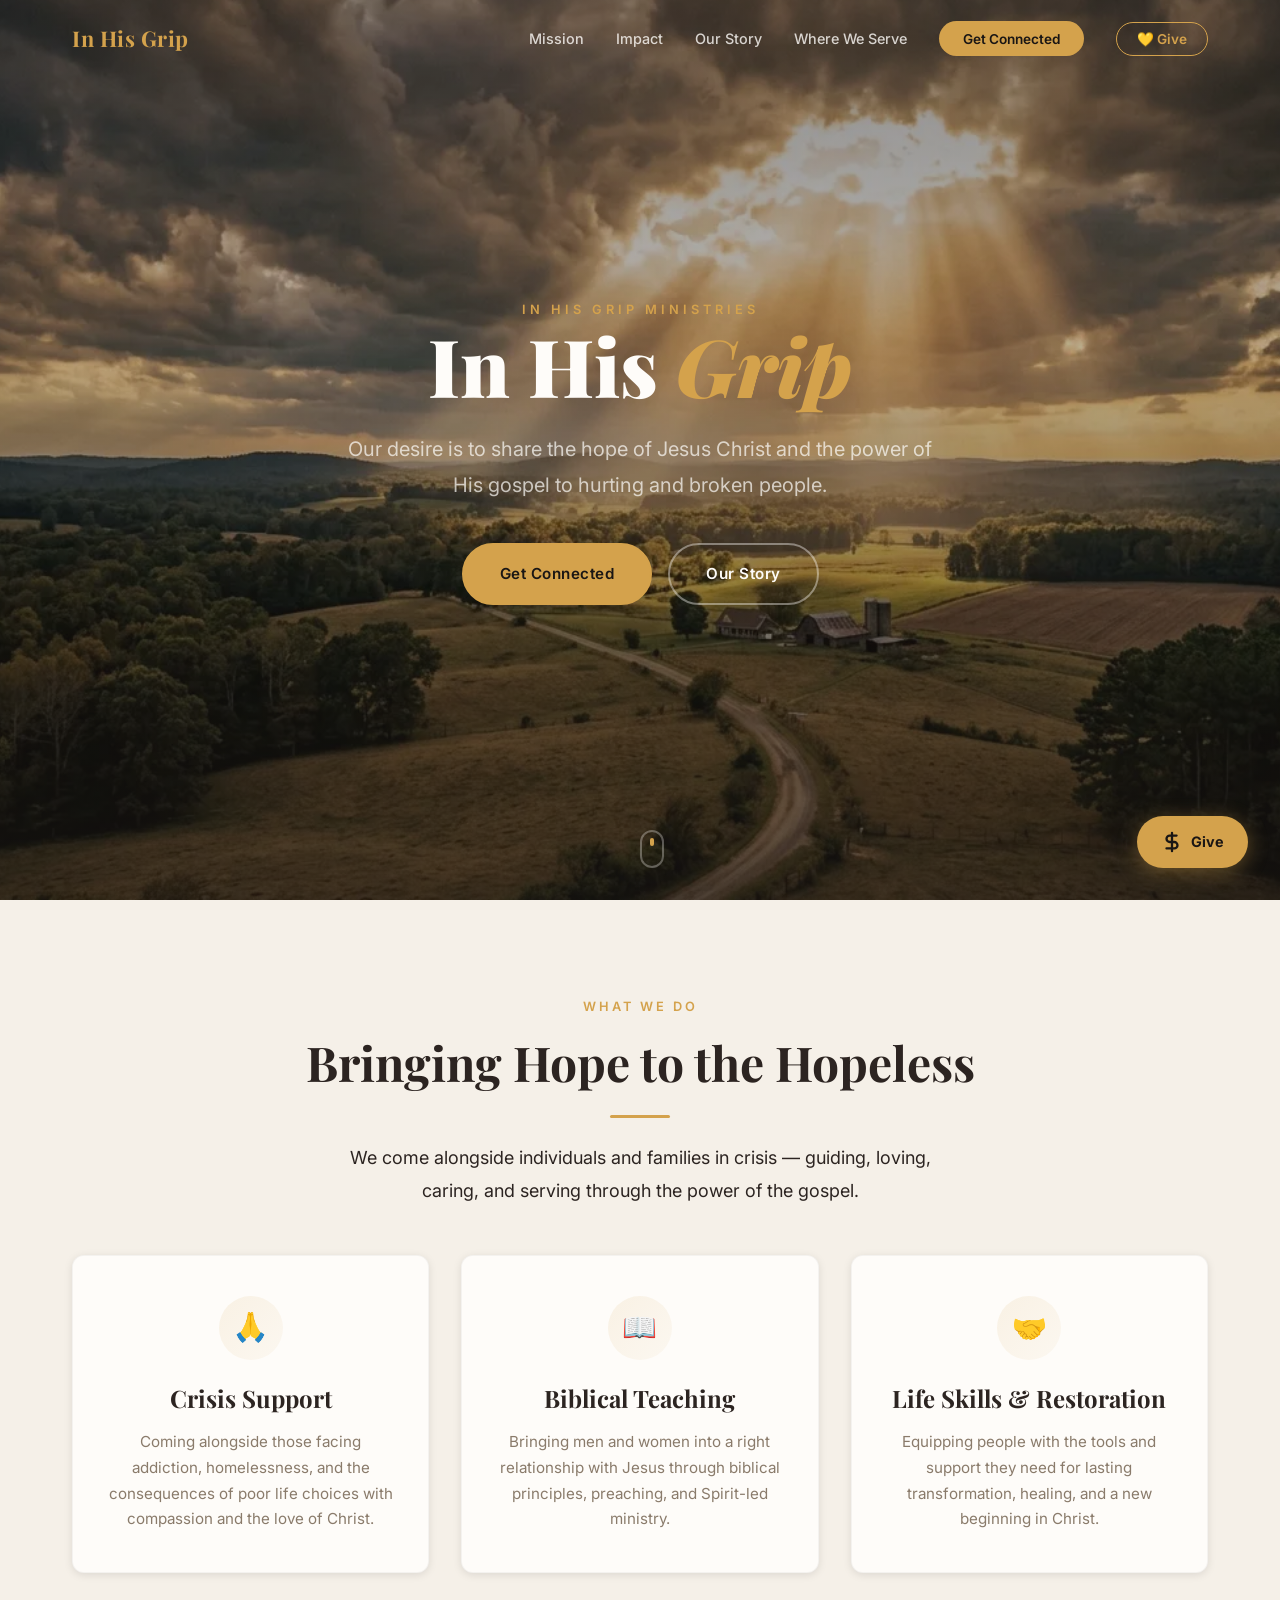
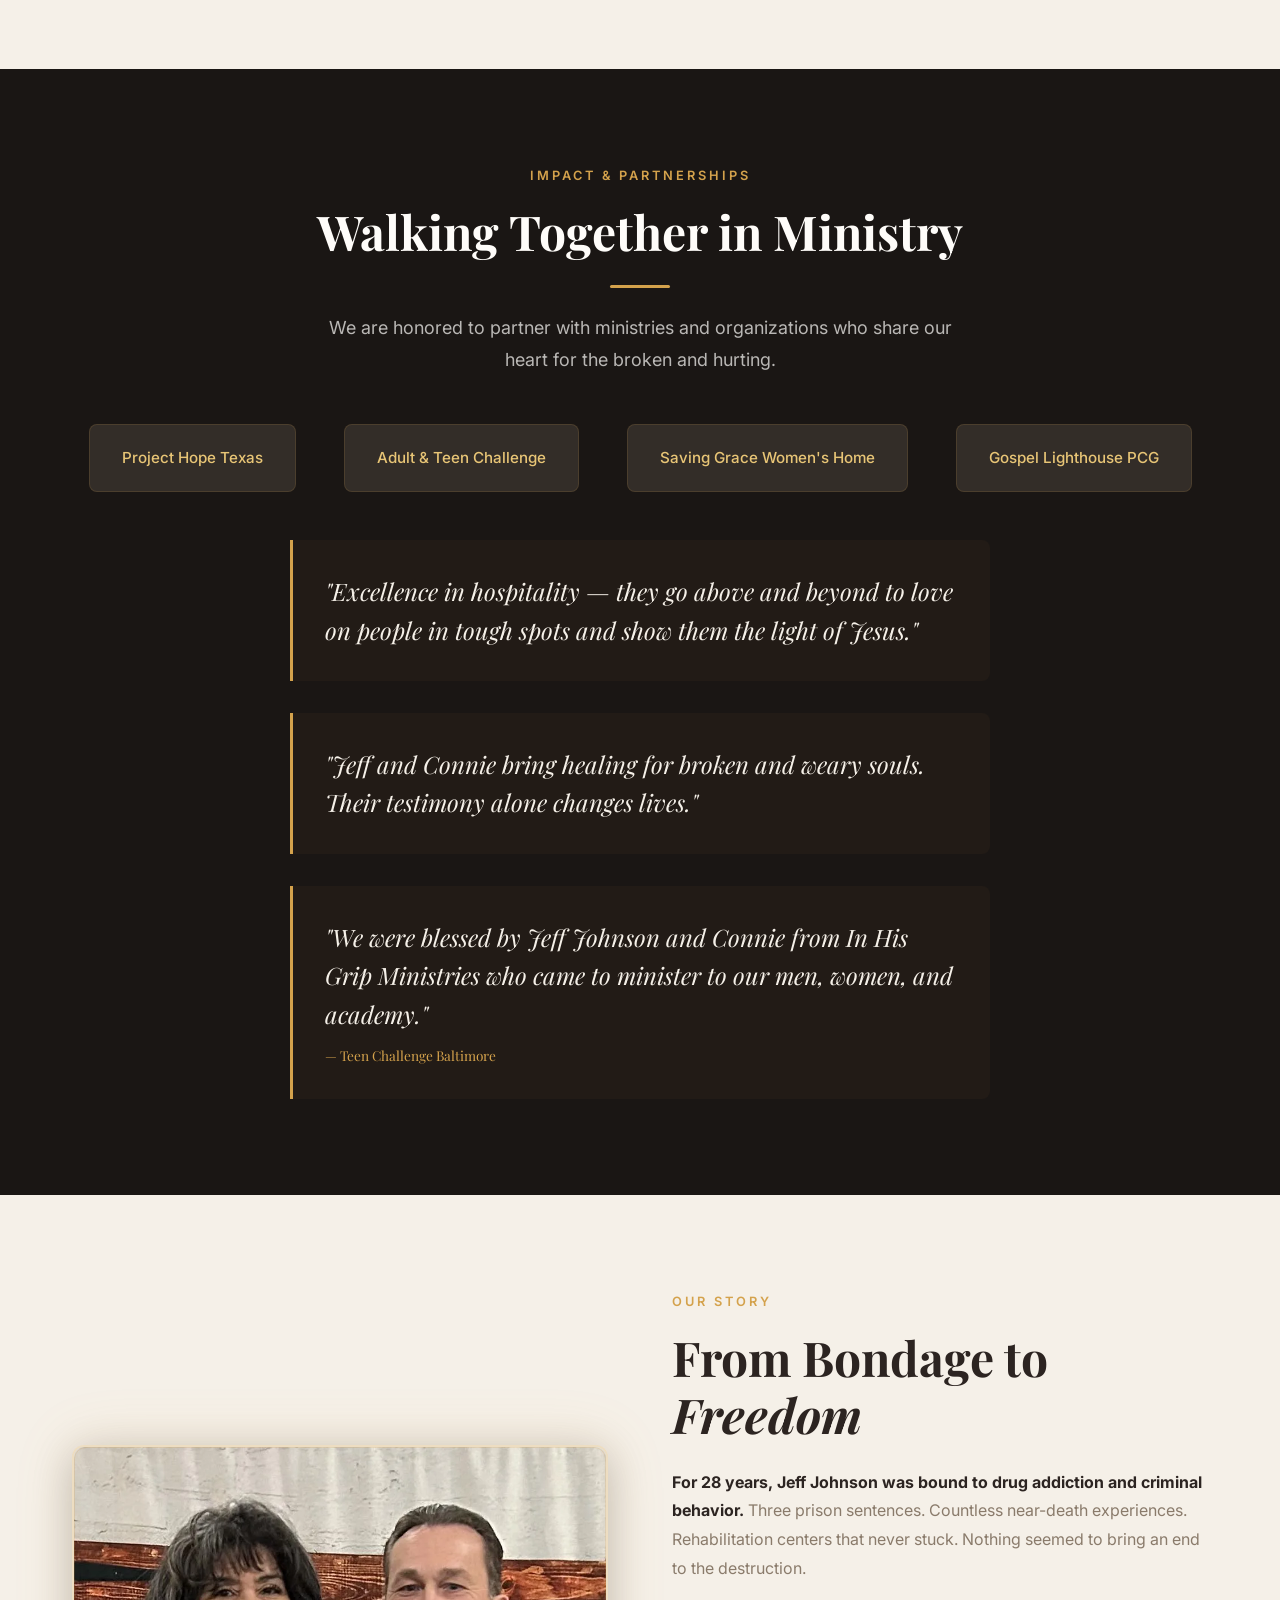
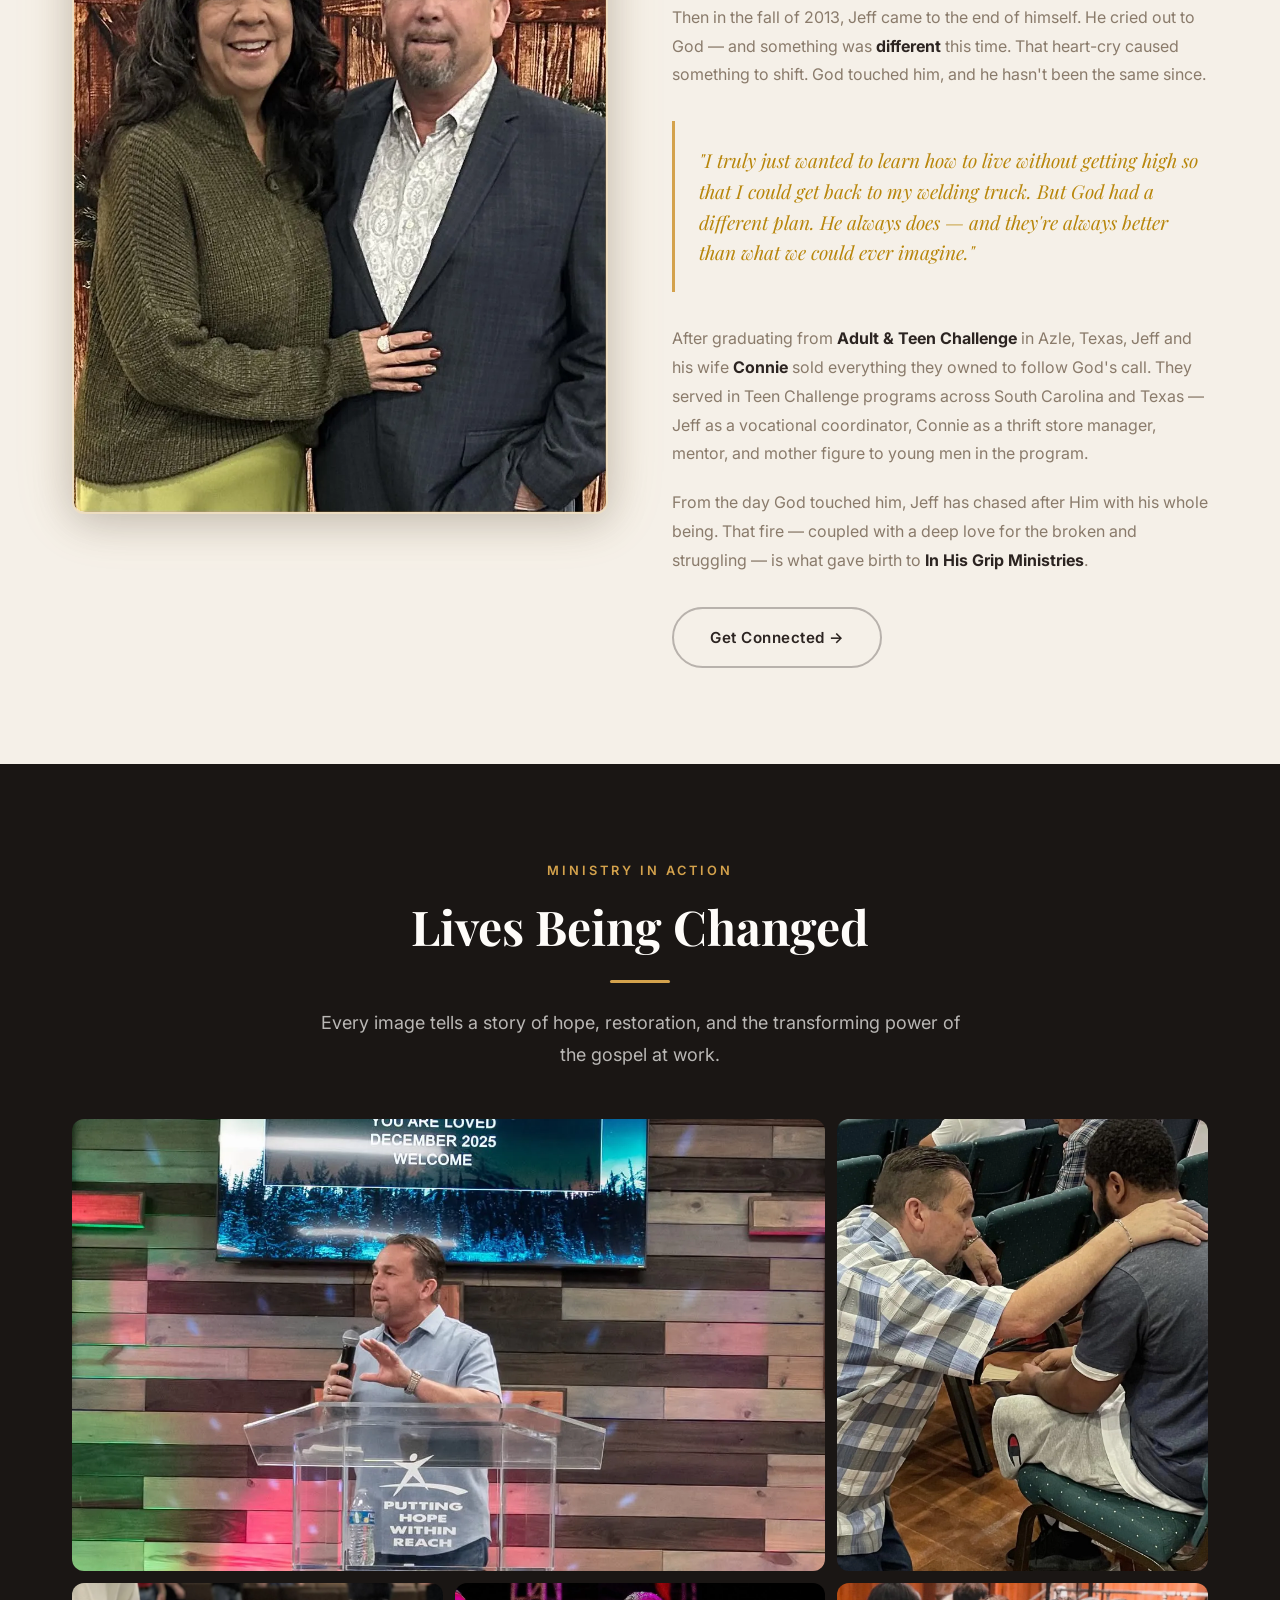
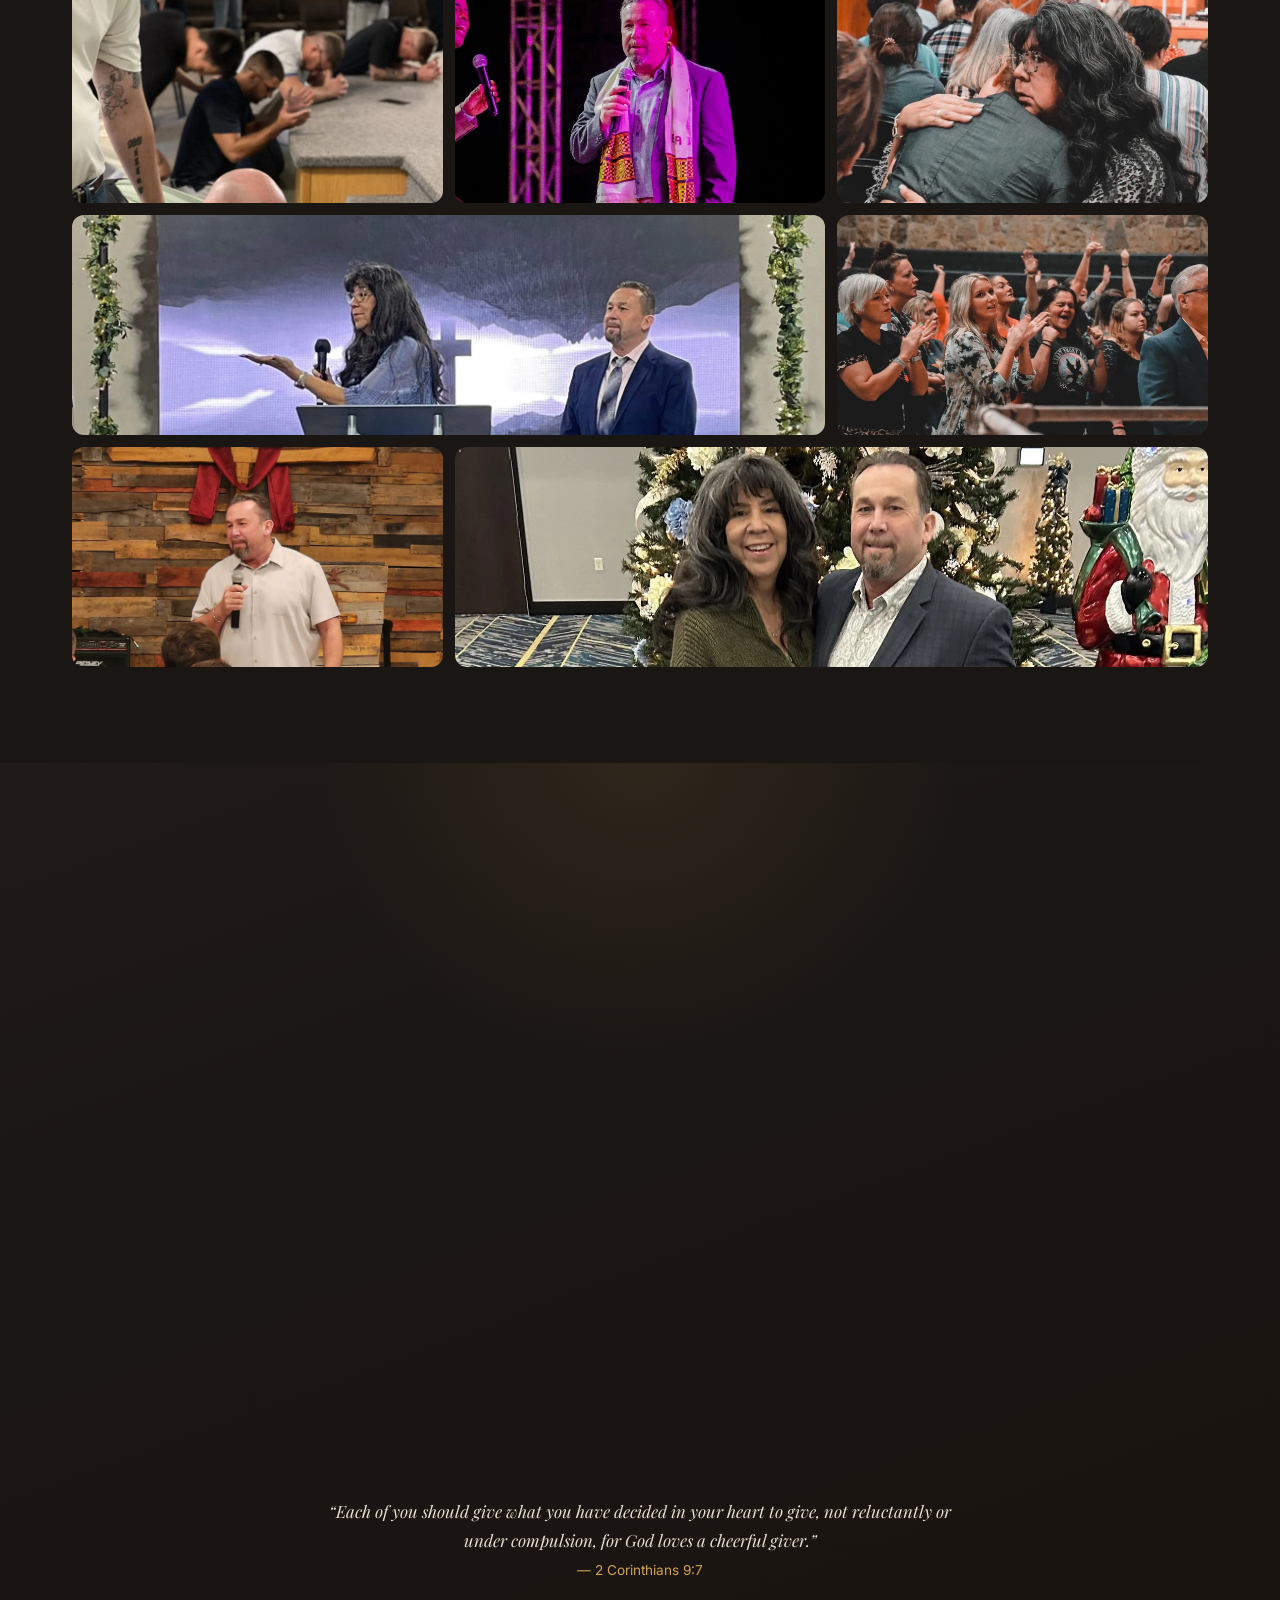
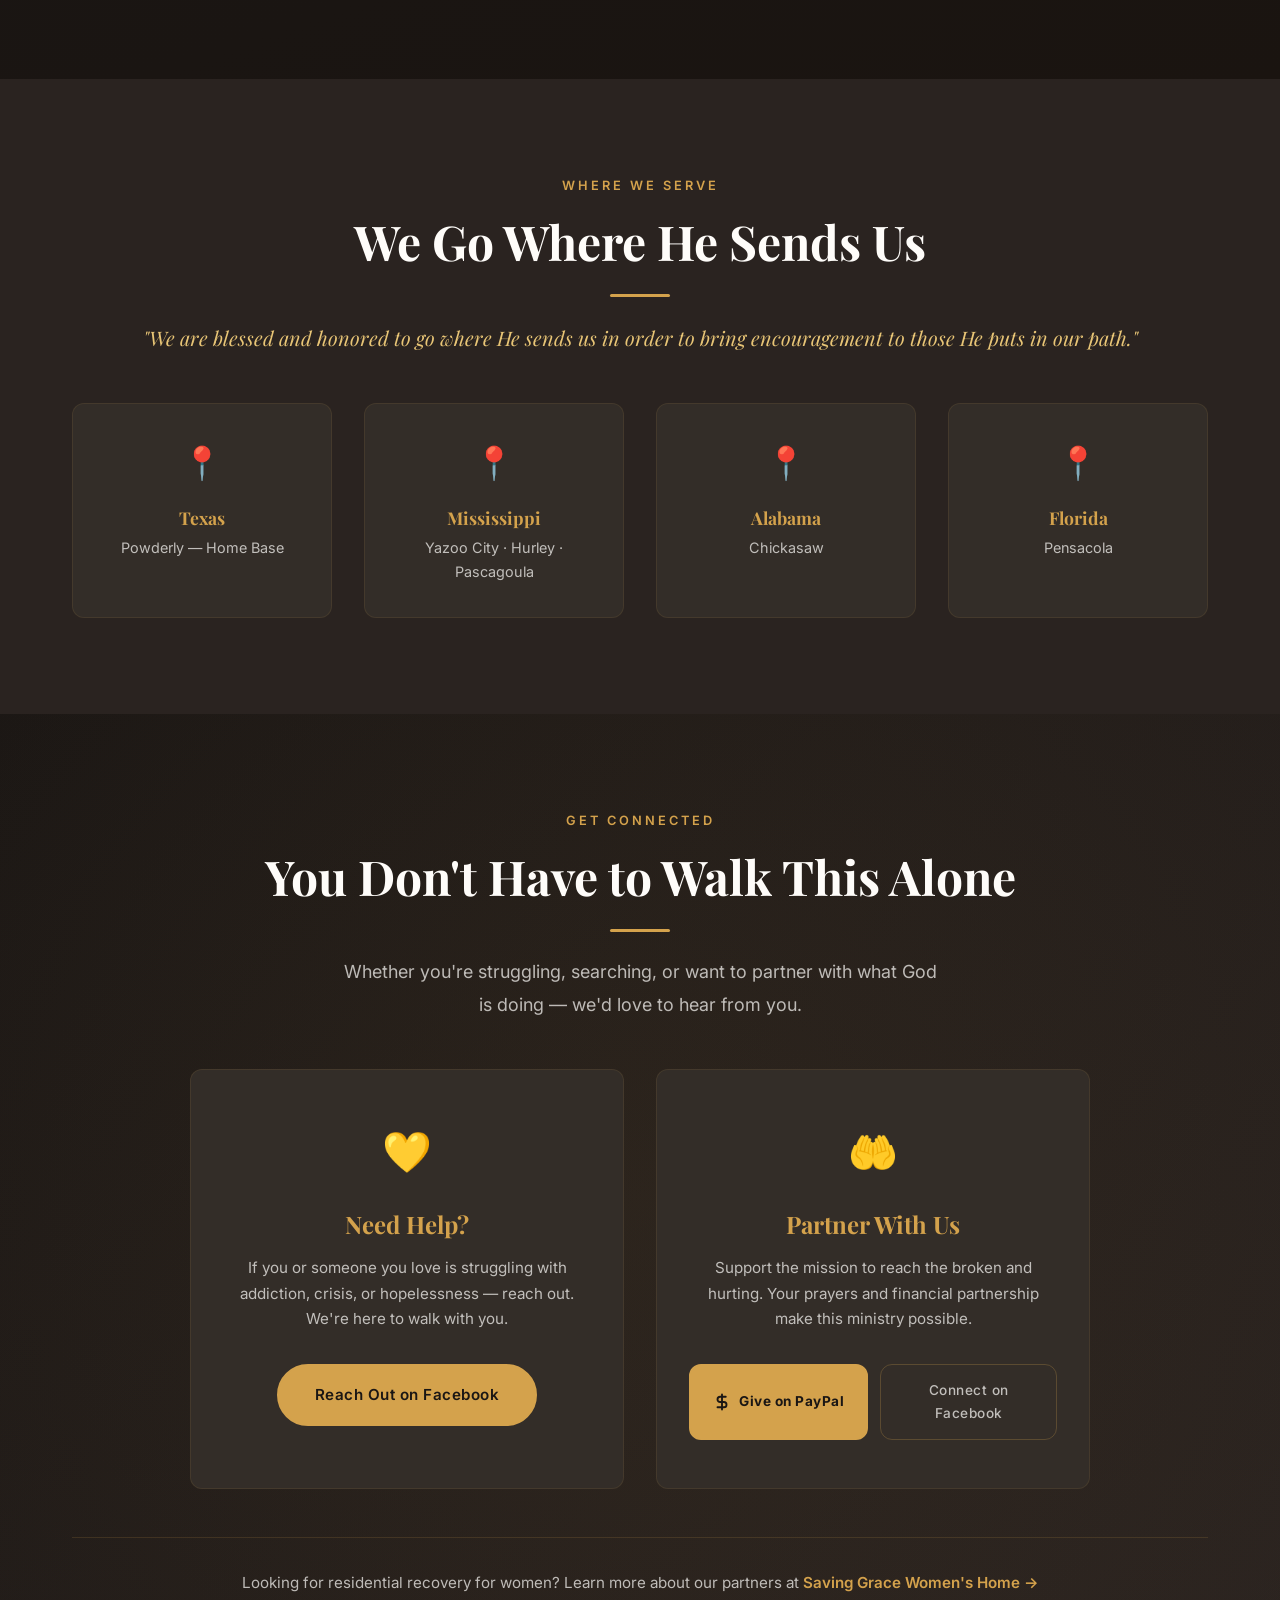
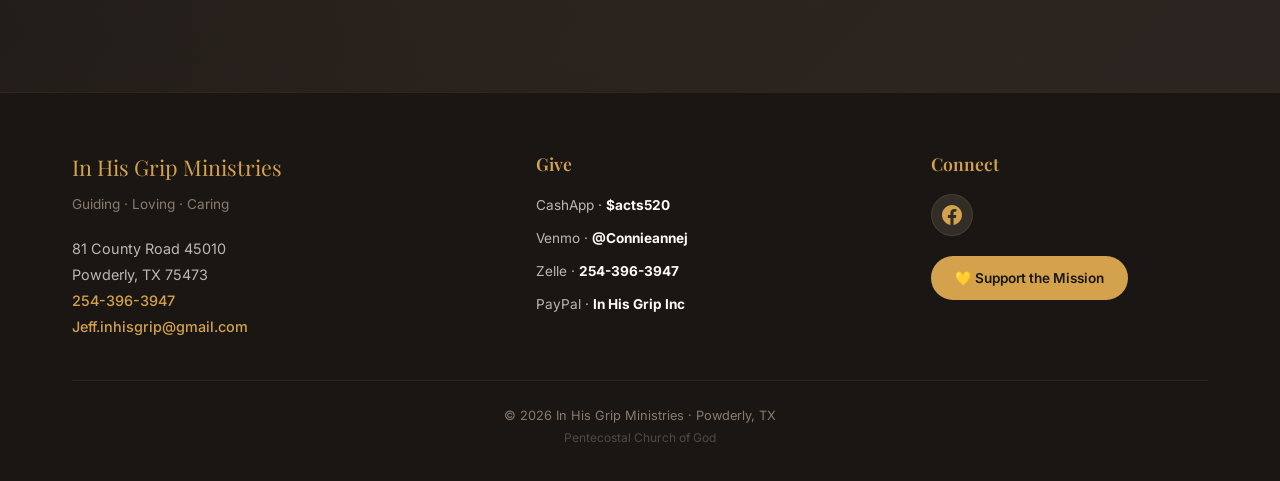
==== index.html @ cac7db54 "Update Gospel Lighthouse PCG link to exact numeric Page path with trailing slash" ====
<!DOCTYPE html>
<html lang="en">
<head>
  <meta charset="UTF-8">
  <meta name="viewport" content="width=device-width, initial-scale=1.0">
  <title>In His Grip Ministries — Sharing Hope to the Hurting &amp; Broken</title>
  <meta name="description" content="In His Grip Ministries shares the hope of Jesus Christ and the power of His gospel to hurting and broken people. Founded by Jeff &amp; Connie Johnson.">
  <meta property="og:title" content="In His Grip Ministries">
  <meta property="og:description" content="Our desire is to share the hope of Jesus Christ and the power of His gospel to hurting and broken people.">
  <meta property="og:type" content="website">
  <meta property="og:locale" content="en_US">
  <meta property="og:image" content="images/607191935_1809585089791912_7794484343929429084_n_result.webp">
  <meta property="og:image:width" content="1200">
  <meta property="og:image:height" content="630">
  <meta name="twitter:card" content="summary_large_image">
  <link rel="preload" href="images/hero-bg.webp" as="image" fetchpriority="high">
  <link rel="icon" href="images/favicon.png" type="image/png">
  <link rel="stylesheet" href="styles.css">
</head>
<body>
  <a href="#main-content" class="skip-link">Skip to main content</a>

  <!-- ======== NAVIGATION ======== -->
  <nav class="nav" id="nav">
    <div class="nav__inner">
      <a href="#" class="nav__brand">In His Grip</a>
      <ul class="nav__links" id="navLinks">
        <li><a href="#mission">Mission</a></li>
        <li><a href="#impact">Impact</a></li>
        <li><a href="#story">Our Story</a></li>
        <li><a href="#reach">Where We Serve</a></li>
        <li><a href="#connect" class="nav__cta">Get Connected</a></li>
        <li><a href="#give" class="nav__give">💛 Give</a></li>
      </ul>
      <a href="#give" class="nav__give-mobile" id="navGiveMobile">💛 Give</a>
      <button class="nav__toggle" id="navToggle" aria-label="Toggle navigation">
        <span></span>
        <span></span>
        <span></span>
      </button>
    </div>
  </nav>

  <main id="main-content">

  <!-- ======== HERO ======== -->
  <section class="hero" id="hero">
    <div class="hero__bg">
      <img src="images/hero-bg.webp" alt="Golden sunlight breaking through clouds" loading="eager">
    </div>
    <div class="hero__content">
      <span class="hero__label">In His Grip Ministries</span>
      <h1 class="hero__title">In His <em>Grip</em></h1>
      <p class="hero__mission">Our desire is to share the hope of Jesus Christ and the power of His gospel to hurting and broken people.</p>
      <div class="hero__actions">
        <a href="#connect" class="btn btn--primary">Get Connected</a>
        <a href="#story" class="btn btn--outline">Our Story</a>
      </div>
    </div>
    <div class="hero__scroll">
      <span></span>
    </div>
  </section>

  <!-- ======== MISSION / WHAT WE DO ======== -->
  <section class="mission" id="mission">
    <div class="container">
      <span class="section-label reveal">What We Do</span>
      <h2 class="section-title reveal">Bringing Hope to the Hopeless</h2>
      <hr class="gold-divider reveal">
      <p class="section-subtitle reveal">We come alongside individuals and families in crisis — guiding, loving, caring, and serving through the power of the gospel.</p>

      <div class="mission__grid">
        <div class="mission__card reveal reveal-delay-1">
          <div class="mission__icon">🙏</div>
          <h3>Crisis Support</h3>
          <p>Coming alongside those facing addiction, homelessness, and the consequences of poor life choices with compassion and the love of Christ.</p>
        </div>
        <div class="mission__card reveal reveal-delay-2">
          <div class="mission__icon">📖</div>
          <h3>Biblical Teaching</h3>
          <p>Bringing men and women into a right relationship with Jesus through biblical principles, preaching, and Spirit-led ministry.</p>
        </div>
        <div class="mission__card reveal reveal-delay-3">
          <div class="mission__icon">🤝</div>
          <h3>Life Skills &amp; Restoration</h3>
          <p>Equipping people with the tools and support they need for lasting transformation, healing, and a new beginning in Christ.</p>
        </div>
      </div>
    </div>
  </section>

  <!-- ======== IMPACT & PARTNERSHIPS ======== -->
  <section class="impact" id="impact">
    <div class="container">
      <span class="section-label reveal">Impact &amp; Partnerships</span>
      <h2 class="section-title reveal">Walking Together in Ministry</h2>
      <hr class="gold-divider reveal">
      <p class="section-subtitle reveal" style="color: var(--text-light);">We are honored to partner with ministries and organizations who share our heart for the broken and hurting.</p>

      <div class="impact__partners reveal">
        <a href="https://projecthoperc.com/" target="_blank" rel="noopener" class="impact__partner">Project Hope Texas</a>
        <a href="https://teenchallenge.cc/" target="_blank" rel="noopener" class="impact__partner">Adult &amp; Teen Challenge</a>
        <a href="https://savinggracewh.com/" target="_blank" rel="noopener" class="impact__partner">Saving Grace Women's Home</a>
        <a href="https://www.facebook.com/100064931671048/" target="_blank" rel="noopener" class="impact__partner">Gospel Lighthouse PCG</a>
      </div>

      <div class="impact__testimonials">
        <blockquote class="impact__quote reveal">
          "Excellence in hospitality — they go above and beyond to love on people in tough spots and show them the light of Jesus."
        </blockquote>
        <blockquote class="impact__quote reveal">
          "Jeff and Connie bring healing for broken and weary souls. Their testimony alone changes lives."
        </blockquote>
        <blockquote class="impact__quote reveal">
          "We were blessed by Jeff Johnson and Connie from In His Grip Ministries who came to minister to our men, women, and academy."
          <cite style="display:block; margin-top:0.75rem; font-size:0.85rem; color:var(--gold); font-style:normal;">— Teen Challenge Baltimore</cite>
        </blockquote>
      </div>
    </div>
  </section>

  <!-- ======== FOUNDER'S STORY ======== -->
  <section class="story" id="story">
    <div class="container">
      <div class="story__grid">
        <div class="story__image reveal">
          <img src="images/607191935_1809585089791912_7794484343929429084_n_result.webp" alt="Jeff and Connie Johnson — Founders of In His Grip Ministries" width="600" height="750" loading="lazy">
        </div>
        <div class="story__text">
          <span class="section-label reveal">Our Story</span>
          <h2 class="reveal">From Bondage to <em>Freedom</em></h2>

          <p class="reveal"><strong>For 28 years, Jeff Johnson was bound to drug addiction and criminal behavior.</strong> Three prison sentences. Countless near-death experiences. Rehabilitation centers that never stuck. Nothing seemed to bring an end to the destruction.</p>

          <p class="reveal">Then in the fall of 2013, Jeff came to the end of himself. He cried out to God — and something was <strong>different</strong> this time. That heart-cry caused something to shift. God touched him, and he hasn't been the same since.</p>

          <div class="story__pullquote reveal">
            "I truly just wanted to learn how to live without getting high so that I could get back to my welding truck. But God had a different plan. He always does — and they're always better than what we could ever imagine."
          </div>

          <p class="reveal">After graduating from <strong>Adult &amp; Teen Challenge</strong> in Azle, Texas, Jeff and his wife <strong>Connie</strong> sold everything they owned to follow God's call. They served in Teen Challenge programs across South Carolina and Texas — Jeff as a vocational coordinator, Connie as a thrift store manager, mentor, and mother figure to young men in the program.</p>

          <p class="reveal">From the day God touched him, Jeff has chased after Him with his whole being. That fire — coupled with a deep love for the broken and struggling — is what gave birth to <strong>In His Grip Ministries</strong>.</p>

          <div class="reveal" style="margin-top: 2rem;">
            <a href="#connect" class="btn btn--outline-dark">Get Connected →</a>
          </div>
        </div>
      </div>
    </div>
  </section>

  <!-- ======== GALLERY ======== -->
  <section class="gallery" id="gallery">
    <div class="container">
      <span class="section-label reveal">Ministry in Action</span>
      <h2 class="section-title reveal">Lives Being Changed</h2>
      <hr class="gold-divider reveal">
      <p class="section-subtitle reveal" style="margin-bottom: 3rem;">Every image tells a story of hope, restoration, and the transforming power of the gospel at work.</p>

      <div class="bento">
        <!-- Row 1: Hero wide + tall side -->
        <div class="bento__item bento__item--hero reveal reveal-delay-1" data-lightbox>
          <img src="images/602942507_1806777693405985_2898252246906722492_n_result.webp" alt="Jeff preaching at the pulpit — Putting Hope Within Reach" width="800" height="440" loading="lazy">
          <div class="bento__overlay">
            <span class="bento__caption">Putting Hope Within Reach</span>
          </div>
        </div>
        <div class="bento__item bento__item--tall reveal reveal-delay-2" data-lightbox>
          <img src="images/480246329_1569726733777750_245847278553813992_n_result.webp" alt="Jeff praying one-on-one with a young man at the altar" width="400" height="440" loading="lazy">
          <div class="bento__overlay">
            <span class="bento__caption">One-on-One Prayer</span>
          </div>
        </div>

        <!-- Row 2: Three standard -->
        <div class="bento__item reveal reveal-delay-1" data-lightbox>
          <img src="images/480344338_1572013553549068_9033311496597682150_n_result.webp" alt="Men kneeling in prayer at the altar during a service" width="400" height="220" loading="lazy">
          <div class="bento__overlay">
            <span class="bento__caption">Altar Call</span>
          </div>
        </div>
        <div class="bento__item reveal reveal-delay-2" data-lightbox>
          <img src="images/648151203_1865485654201855_1828236879309253674_n_result.webp" alt="Jeff preaching in front of a rustic wooden cross" width="400" height="220" loading="lazy">
          <div class="bento__overlay">
            <span class="bento__caption">The Cross</span>
          </div>
        </div>
        <div class="bento__item reveal reveal-delay-3" data-lightbox>
          <img src="images/481135364_1577033529713737_1983007519497295979_n_result.webp" alt="Connie embracing a woman during ministry" width="400" height="220" loading="lazy">
          <div class="bento__overlay">
            <span class="bento__caption">Compassion in Action</span>
          </div>
        </div>

        <!-- Row 3: Wide left + standard right -->
        <div class="bento__item bento__item--wide reveal reveal-delay-1" data-lightbox>
          <img src="images/481271149_1581936192556804_1749061992650012389_n_result.webp" alt="Ministry event with the community gathered together" style="object-position: center 33%;" width="800" height="220" loading="lazy">
          <div class="bento__overlay">
            <span class="bento__caption">Community Gathering</span>
          </div>
        </div>
        <div class="bento__item reveal reveal-delay-2" data-lightbox>
          <img src="images/480749189_1571995616884195_8182416604278696063_n_result.webp" alt="Women worshipping and praising together during a service" width="400" height="220" loading="lazy">
          <div class="bento__overlay">
            <span class="bento__caption">Worship & Praise</span>
          </div>
        </div>

        <!-- Row 4: Standard + wide right -->
        <div class="bento__item reveal reveal-delay-1" data-lightbox>
          <img src="images/653705205_1871487470268340_4848496171287542552_n_result.webp" alt="Ministry outreach and service" width="400" height="220" loading="lazy">
          <div class="bento__overlay">
            <span class="bento__caption">Going Where He Sends</span>
          </div>
        </div>
        <div class="bento__item bento__item--wide reveal reveal-delay-2" data-lightbox>
          <img src="images/605306770_1807929129957508_6468120324805409519_n_result.webp" alt="Jeff and Connie sharing the gospel in ministry" style="object-position: center 33%;" width="800" height="220" loading="lazy">
          <div class="bento__overlay">
            <span class="bento__caption">Sharing the Gospel</span>
          </div>
        </div>
      </div>
    </div>

    <!-- Lightbox -->
    <div class="lightbox" id="galleryLightbox" role="dialog" aria-modal="true" aria-label="Image viewer">
      <button class="lightbox__close" aria-label="Close image viewer">&times;</button>
      <button class="lightbox__prev" aria-label="Previous image">&#8249;</button>
      <button class="lightbox__next" aria-label="Next image">&#8250;</button>
      <div class="lightbox__content">
        <img src="" alt="" class="lightbox__img" id="lightboxImg">
        <p class="lightbox__caption" id="lightboxCaption"></p>
      </div>
    </div>
  </section>

  <!-- ======== DONATION HUB ======== -->
  <section class="giving" id="give">
    <div class="giving__glow"></div>
    <div class="container">
      <span class="section-label reveal">Support the Mission</span>
      <h2 class="section-title reveal" style="color: var(--white);">Ways to Give</h2>
      <hr class="gold-divider reveal">
      <p class="giving__subtitle reveal">Every dollar goes directly toward crisis support, ministry travel, and equipping men and women for lasting transformation. Your generosity makes this work possible.</p>

      <div class="giving__grid">
        <!-- CashApp -->
        <a href="https://cash.app/$acts520" target="_blank" rel="noopener" class="giving__card giving__card--cashapp reveal reveal-delay-1">
          <div class="giving__card-icon">
            <svg width="32" height="32" viewBox="0 0 24 24" fill="none" stroke="currentColor" stroke-width="2.5" stroke-linecap="round" stroke-linejoin="round"><path d="M12 2v20M17 5H9.5a3.5 3.5 0 000 7h5a3.5 3.5 0 010 7H6"/></svg>
          </div>
          <div class="giving__card-badge">CashApp</div>
          <h3>$acts520</h3>
          <p>Jeff Johnson</p>
          <span class="giving__card-action">Tap to Give →</span>
        </a>

        <!-- Venmo -->
        <a href="https://venmo.com/Connieannej" target="_blank" rel="noopener" class="giving__card giving__card--venmo reveal reveal-delay-2">
          <div class="giving__card-icon">
            <svg width="32" height="32" viewBox="0 0 24 24" fill="currentColor"><path d="M19.5 2c.94 1.56 1.36 3.16 1.36 5.2 0 6.48-5.53 14.89-10.02 20.8H3.62L0 3.8l6.66-.6 2.15 17.2C11.5 15.72 14.17 9.48 14.17 5.8c0-1.96-.34-3.3-.84-4.38L19.5 2z"/></svg>
          </div>
          <div class="giving__card-badge">Venmo</div>
          <h3>@Connieannej</h3>
          <p>Connie Johnson</p>
          <span class="giving__card-action">Tap to Give →</span>
        </a>

        <!-- Zelle -->
        <div class="giving__card giving__card--zelle reveal reveal-delay-3" id="zelleCard" data-copy="254-396-3947" style="cursor: pointer;">
          <div class="giving__card-icon">
            <svg width="32" height="32" viewBox="0 0 24 24" fill="currentColor"><path d="M13 3h7v2.5l-8.36 13H20V21H7v-2.5l8.36-13H7V3h6z"/></svg>
          </div>
          <div class="giving__card-badge">Zelle</div>
          <h3>IN HIS GRIP INC</h3>
          <p>254-396-3947</p>
          <span class="giving__card-action giving__card-action--info" id="zelleAction">Tap to Copy Number →</span>
        </div>

        <!-- PayPal -->
        <a href="https://www.paypal.com/donate?hosted_button_id=K9ACYN6BZS7QW" target="_blank" rel="noopener" class="giving__card giving__card--paypal reveal reveal-delay-1">
          <div class="giving__card-icon">
            <svg width="32" height="32" viewBox="0 0 24 24" fill="currentColor"><path d="M7.144 19.532l.444-2.809c-.04 0-.09.008-.14.008H5.21L7.58 2.636a.254.254 0 01.25-.213h5.612c1.864 0 3.15.39 3.82 1.158.314.36.514.738.61 1.154.1.437.102.96.006 1.599l-.008.043v.379l.295.167a2.26 2.26 0 01.596.453c.258.29.425.66.497 1.099.074.452.05.98-.072 1.566-.14.672-.366 1.254-.672 1.73a3.45 3.45 0 01-1.057 1.07c-.417.275-.906.472-1.453.586a7.81 7.81 0 01-1.781.19h-.424a1.28 1.28 0 00-.845.316 1.287 1.287 0 00-.433.775l-.032.167-.536 3.394-.024.12a.151.151 0 01-.046.097.146.146 0 01-.094.034H7.144z"/></svg>
          </div>
          <div class="giving__card-badge">PayPal</div>
          <h3>In His Grip Inc</h3>
          <p>Jeff.inhisgrip@gmail.com</p>
          <span class="giving__card-action">Tap to Give →</span>
        </a>
      </div>

      <p class="giving__verse reveal">&ldquo;Each of you should give what you have decided in your heart to give, not reluctantly or under compulsion, for God loves a cheerful giver.&rdquo;<br><span>— 2 Corinthians 9:7</span></p>
    </div>
  </section>

  <!-- ======== COMMUNITY REACH ======== -->
  <section class="reach" id="reach">
    <div class="container">
      <span class="section-label reveal">Where We Serve</span>
      <h2 class="section-title reveal">We Go Where He Sends Us</h2>
      <hr class="gold-divider reveal">
      <p class="reach__tagline reveal">"We are blessed and honored to go where He sends us in order to bring encouragement to those He puts in our path."</p>

      <div class="reach__locations">
        <div class="reach__location reveal reveal-delay-1">
          <div class="reach__location-pin">📍</div>
          <h3>Texas</h3>
          <p>Powderly — Home Base</p>
        </div>
        <div class="reach__location reveal reveal-delay-2">
          <div class="reach__location-pin">📍</div>
          <h3>Mississippi</h3>
          <p>Yazoo City · Hurley · Pascagoula</p>
        </div>
        <div class="reach__location reveal reveal-delay-3">
          <div class="reach__location-pin">📍</div>
          <h3>Alabama</h3>
          <p>Chickasaw</p>
        </div>
        <div class="reach__location reveal reveal-delay-1">
          <div class="reach__location-pin">📍</div>
          <h3>Florida</h3>
          <p>Pensacola</p>
        </div>
      </div>
    </div>
  </section>

  <!-- ======== CALL TO ACTION ======== -->
  <section class="cta" id="connect">
    <div class="container cta__content">
      <span class="section-label reveal">Get Connected</span>
      <h2 class="section-title reveal">You Don't Have to Walk This Alone</h2>
      <hr class="gold-divider reveal">
      <p class="cta__subtitle reveal">Whether you're struggling, searching, or want to partner with what God is doing — we'd love to hear from you.</p>

      <div class="cta__grid">
        <div class="cta__card reveal reveal-delay-1">
          <div class="cta__card-icon">💛</div>
          <h3>Need Help?</h3>
          <p>If you or someone you love is struggling with addiction, crisis, or hopelessness — reach out. We're here to walk with you.</p>
          <a href="https://www.facebook.com/profile.php?id=100022213162475" target="_blank" rel="noopener" class="btn btn--primary">Reach Out on Facebook</a>
        </div>
        <div class="cta__card reveal reveal-delay-2">
          <div class="cta__card-icon">🤲</div>
          <h3>Partner With Us</h3>
          <p>Support the mission to reach the broken and hurting. Your prayers and financial partnership make this ministry possible.</p>
          <div class="cta__card-actions">
            <a href="https://www.paypal.com/donate?hosted_button_id=K9ACYN6BZS7QW" target="_blank" rel="noopener" class="btn btn--give">
              <svg width="18" height="18" viewBox="0 0 24 24" fill="none" stroke="currentColor" stroke-width="2.5" stroke-linecap="round" stroke-linejoin="round"><path d="M12 2v20M17 5H9.5a3.5 3.5 0 000 7h5a3.5 3.5 0 010 7H6"/></svg>
              Give on PayPal
            </a>
            <a href="https://www.facebook.com/profile.php?id=100022213162475" target="_blank" rel="noopener" class="btn btn--outline-subtle">Connect on Facebook</a>
          </div>
        </div>
      </div>

      <div class="cta__saving-grace reveal">
        <p>Looking for residential recovery for women? Learn more about our partners at <a href="https://www.facebook.com/profile.php?id=100022213162475" target="_blank" rel="noopener">Saving Grace Women's Home →</a></p>
      </div>
    </div>
  </section>

  </main>

  <!-- ======== FOOTER ======== -->
  <footer class="footer">
    <div class="container">
      <div class="footer__top">
        <div class="footer__info">
          <div class="footer__brand">In His Grip Ministries</div>
          <div class="footer__tagline">Guiding · Loving · Caring</div>
          <address class="footer__address">
            81 County Road 45010<br>
            Powderly, TX 75473<br>
            <a href="tel:2543963947">254-396-3947</a><br>
            <a href="mailto:Jeff.inhisgrip@gmail.com">Jeff.inhisgrip@gmail.com</a>
          </address>
        </div>
        <div class="footer__giving">
          <div class="footer__giving-title">Give</div>
          <div class="footer__giving-links">
            <a href="https://cash.app/$acts520" target="_blank" rel="noopener">CashApp · <strong>$acts520</strong></a>
            <a href="https://venmo.com/Connieannej" target="_blank" rel="noopener">Venmo · <strong>@Connieannej</strong></a>
            <span>Zelle · <strong>254-396-3947</strong></span>
            <a href="https://www.paypal.com/donate?hosted_button_id=K9ACYN6BZS7QW" target="_blank" rel="noopener">PayPal · <strong>In His Grip Inc</strong></a>
          </div>
        </div>
        <div class="footer__connect">
          <div class="footer__giving-title">Connect</div>
          <div class="footer__social">
            <a href="https://www.facebook.com/profile.php?id=100022213162475" target="_blank" rel="noopener" aria-label="Facebook">
              <svg width="20" height="20" viewBox="0 0 24 24" fill="currentColor"><path d="M24 12.073c0-6.627-5.373-12-12-12s-12 5.373-12 12c0 5.99 4.388 10.954 10.125 11.854v-8.385H7.078v-3.47h3.047V9.43c0-3.007 1.792-4.669 4.533-4.669 1.312 0 2.686.235 2.686.235v2.953H15.83c-1.491 0-1.956.925-1.956 1.874v2.25h3.328l-.532 3.47h-2.796v8.385C19.612 23.027 24 18.062 24 12.073z"/></svg>
            </a>
          </div>
          <a href="#give" class="footer__give-btn">💛 Support the Mission</a>
        </div>
      </div>
      <div class="footer__bottom">
        <div class="footer__copy">
          &copy; <span id="currentYear">2026</span> In His Grip Ministries · Powderly, TX<br>
          <span style="font-size: 0.75rem; opacity: 0.5;">Pentecostal Church of God</span>
        </div>
      </div>
    </div>
  </footer>

  <!-- ======== FLOATING GIVE BUTTON ======== -->
  <a href="#give" class="floating-give" id="floatingGive" aria-label="Give to the Ministry">
    <svg width="22" height="22" viewBox="0 0 24 24" fill="none" stroke="currentColor" stroke-width="2.5" stroke-linecap="round" stroke-linejoin="round"><path d="M12 2v20M17 5H9.5a3.5 3.5 0 000 7h5a3.5 3.5 0 010 7H6"/></svg>
    <span>Give</span>
  </a>

  <script src="script.js"></script>
</body>
</html>
---- styles.css ----
/* ============================================
   IN HIS GRIP MINISTRIES — Design System
   ============================================ */

/* --- Google Fonts --- */
@import url('https://fonts.googleapis.com/css2?family=Playfair+Display:ital,wght@0,400;0,600;0,700;0,900;1,400;1,700&family=Inter:wght@300;400;500;600;700&display=swap');

/* --- CSS Custom Properties --- */
:root {
  /* Colors */
  --gold: #D4A24C;
  --gold-light: #E8C576;
  --gold-dark: #B8860B;
  --amber: #C4943F;
  --dark: #1A1614;
  --dark-warm: #2A2320;
  --dark-card: #332D28;
  --cream: #F5F0E8;
  --cream-dark: #E8DFD0;
  --white: #FEFCF9;
  --text-dark: #2C2421;
  --text-muted: #8A7B6B;
  --text-light: rgba(254, 252, 249, 0.7);

  /* Typography */
  --font-display: 'Playfair Display', Georgia, serif;
  --font-body: 'Inter', -apple-system, sans-serif;

  /* Spacing */
  --section-pad: 6rem 2rem;
  --section-pad-mobile: 4rem 1.25rem;
  --container-max: 1200px;
  --container-narrow: 800px;

  /* Effects */
  --shadow-sm: 0 2px 8px rgba(0,0,0,0.1);
  --shadow-md: 0 4px 20px rgba(0,0,0,0.15);
  --shadow-lg: 0 8px 40px rgba(0,0,0,0.2);
  --shadow-gold: 0 4px 20px rgba(212,162,76,0.25);
  --radius: 12px;
  --radius-sm: 8px;
  --transition: 0.3s ease;
  --transition-slow: 0.6s ease;
}

/* --- Skip Link (a11y) --- */
.skip-link {
  position: absolute;
  top: -100px;
  left: 2rem;
  background: var(--gold);
  color: var(--dark);
  padding: 0.75rem 1.5rem;
  font-weight: 700;
  border-radius: 0 0 var(--radius-sm) var(--radius-sm);
  z-index: 10000;
  box-shadow: var(--shadow-lg);
  transition: top var(--transition);
}

.skip-link:focus {
  top: 0;
  outline: 3px solid var(--white);
}

/* --- Reset --- */
*, *::before, *::after {
  margin: 0;
  padding: 0;
  box-sizing: border-box;
}

html {
  scroll-behavior: smooth;
  font-size: 16px;
}

body {
  font-family: var(--font-body);
  color: var(--text-dark);
  background: var(--cream);
  line-height: 1.7;
  overflow-x: hidden;
  -webkit-font-smoothing: antialiased;
}

img {
  max-width: 100%;
  height: auto;
  display: block;
}

a {
  color: var(--gold);
  text-decoration: none;
  transition: color var(--transition);
}

a:hover { color: var(--gold-light); }

.container {
  max-width: var(--container-max);
  margin: 0 auto;
  padding: 0 2rem;
}

.container--narrow {
  max-width: var(--container-narrow);
}

/* --- Typography --- */
h1, h2, h3, h4 {
  font-family: var(--font-display);
  line-height: 1.2;
  font-weight: 700;
}

h1 { font-size: clamp(2.5rem, 6vw, 4.5rem); }
h2 { font-size: clamp(2rem, 4vw, 3rem); }
h3 { font-size: clamp(1.25rem, 2.5vw, 1.5rem); }

.section-label {
  font-family: var(--font-body);
  font-size: 0.8rem;
  font-weight: 600;
  letter-spacing: 3px;
  text-transform: uppercase;
  color: var(--gold);
  margin-bottom: 1rem;
  display: block;
}

.section-title {
  margin-bottom: 1.5rem;
}

.section-subtitle {
  font-size: 1.125rem;
  line-height: 1.8;
  max-width: 640px;
  margin: 0 auto;
}

/* --- Buttons --- */
.btn {
  display: inline-flex;
  align-items: center;
  gap: 0.5rem;
  padding: 1rem 2.25rem;
  font-family: var(--font-body);
  font-size: 0.95rem;
  font-weight: 600;
  border-radius: 50px;
  border: 2px solid transparent;
  cursor: pointer;
  transition: all var(--transition);
  text-decoration: none;
  letter-spacing: 0.5px;
}

.btn--primary {
  background: var(--gold);
  color: var(--dark);
  border-color: var(--gold);
}

.btn--primary:hover {
  background: var(--gold-light);
  border-color: var(--gold-light);
  color: var(--dark);
  transform: translateY(-2px);
  box-shadow: var(--shadow-gold);
}

.btn--outline {
  background: transparent;
  color: var(--white);
  border-color: rgba(254, 252, 249, 0.4);
}

.btn--outline:hover {
  border-color: var(--gold);
  color: var(--gold);
  transform: translateY(-2px);
}

.btn--outline-dark {
  background: transparent;
  color: var(--text-dark);
  border-color: rgba(44, 36, 33, 0.3);
}

.btn--outline-dark:hover {
  border-color: var(--gold);
  color: var(--gold);
  transform: translateY(-2px);
}

/* --- Scroll Animations --- */
.reveal {
  opacity: 0;
  transform: translateY(30px);
  transition: opacity 0.8s ease, transform 0.8s ease;
}

.reveal.revealed {
  opacity: 1;
  transform: translateY(0);
}

.reveal-delay-1 { transition-delay: 0.15s; }
.reveal-delay-2 { transition-delay: 0.3s; }
.reveal-delay-3 { transition-delay: 0.45s; }

/* --- Divider --- */
.gold-divider {
  width: 60px;
  height: 3px;
  background: var(--gold);
  border: none;
  margin: 1.5rem auto;
  border-radius: 2px;
}

/* ============================================
   NAVIGATION
   ============================================ */
.nav {
  position: fixed;
  top: 0;
  left: 0;
  right: 0;
  z-index: 1000;
  padding: 1.25rem 0;
  transition: all var(--transition);
}

.nav.scrolled {
  background: rgba(26, 22, 20, 0.95);
  backdrop-filter: blur(12px);
  -webkit-backdrop-filter: blur(12px);
  padding: 0.75rem 0;
  box-shadow: 0 2px 20px rgba(0,0,0,0.3);
}

.nav__inner {
  max-width: var(--container-max);
  margin: 0 auto;
  padding: 0 2rem;
  display: flex;
  align-items: center;
  justify-content: space-between;
}

.nav__brand {
  font-family: var(--font-display);
  font-size: 1.35rem;
  font-weight: 700;
  color: var(--gold);
  text-decoration: none;
  letter-spacing: 0.5px;
}

.nav__links {
  display: flex;
  gap: 2rem;
  list-style: none;
  align-items: center;
}

.nav__links a {
  color: var(--white);
  font-size: 0.9rem;
  font-weight: 500;
  opacity: 0.8;
  transition: all var(--transition);
  text-decoration: none;
}

.nav__links a:hover {
  opacity: 1;
  color: var(--gold);
}

.nav__cta {
  padding: 0.6rem 1.5rem !important;
  font-size: 0.85rem !important;
  background: var(--gold) !important;
  color: var(--dark) !important;
  border-radius: 50px !important;
  opacity: 1 !important;
  font-weight: 600 !important;
}

.nav__cta:hover {
  background: var(--gold-light) !important;
}

/* Mobile Give Button (always visible in nav on mobile) */
.nav__give-mobile {
  display: none;
  padding: 0.5rem 1.35rem;
  font-family: var(--font-body);
  font-size: 0.85rem;
  font-weight: 700;
  color: var(--dark);
  background: linear-gradient(135deg, var(--gold), var(--gold-light));
  border: none;
  border-radius: 50px;
  text-decoration: none;
  letter-spacing: 0.5px;
  box-shadow: 0 2px 12px rgba(212,162,76,0.35);
  transition: all var(--transition);
  animation: mobileGivePulse 3s ease-in-out infinite;
}

.nav__give-mobile:hover {
  background: linear-gradient(135deg, var(--gold-light), var(--gold));
  color: var(--dark);
  transform: scale(1.05);
  box-shadow: 0 4px 20px rgba(212,162,76,0.5);
}

@keyframes mobileGivePulse {
  0%, 100% { box-shadow: 0 2px 12px rgba(212,162,76,0.35); }
  50% { box-shadow: 0 2px 18px rgba(212,162,76,0.55); }
}

/* Mobile hamburger */
.nav__toggle {
  display: none;
  flex-direction: column;
  gap: 5px;
  background: none;
  border: none;
  cursor: pointer;
  padding: 4px;
}

.nav__toggle span {
  width: 24px;
  height: 2px;
  background: var(--white);
  border-radius: 2px;
  transition: all var(--transition);
}

/* ============================================
   HERO SECTION
   ============================================ */
.hero {
  position: relative;
  min-height: 100vh;
  display: flex;
  align-items: center;
  justify-content: center;
  text-align: center;
  color: var(--white);
  overflow: hidden;
}

.hero__bg {
  position: absolute;
  inset: 0;
  z-index: 0;
}

.hero__bg img {
  width: 100%;
  height: 100%;
  object-fit: cover;
}

.hero__bg::after {
  content: '';
  position: absolute;
  inset: 0;
  background: linear-gradient(
    to bottom,
    rgba(26, 22, 20, 0.5) 0%,
    rgba(26, 22, 20, 0.3) 40%,
    rgba(26, 22, 20, 0.7) 100%
  );
}

.hero__content {
  position: relative;
  z-index: 1;
  max-width: 800px;
  padding: 2rem;
}

.hero__label {
  font-family: var(--font-body);
  font-size: 0.8rem;
  font-weight: 600;
  letter-spacing: 4px;
  text-transform: uppercase;
  color: var(--gold);
  margin-bottom: 1.5rem;
  opacity: 0;
  animation: fadeUp 1s ease 0.3s forwards;
}

.hero__title {
  font-size: clamp(2.8rem, 7vw, 5rem);
  font-weight: 900;
  margin-bottom: 1.5rem;
  line-height: 1.05;
  opacity: 0;
  animation: fadeUp 1s ease 0.5s forwards;
}

.hero__title em {
  font-style: italic;
  color: var(--gold);
}

.hero__mission {
  font-size: clamp(1.05rem, 2vw, 1.25rem);
  line-height: 1.8;
  color: var(--text-light);
  max-width: 600px;
  margin: 0 auto 2.5rem;
  opacity: 0;
  animation: fadeUp 1s ease 0.7s forwards;
}

.hero__actions {
  display: flex;
  gap: 1rem;
  justify-content: center;
  flex-wrap: wrap;
  opacity: 0;
  animation: fadeUp 1s ease 0.9s forwards;
}

.hero__scroll {
  position: absolute;
  bottom: 2rem;
  left: 50%;
  transform: translateX(-50%);
  z-index: 1;
  opacity: 0;
  animation: fadeUp 1s ease 1.2s forwards;
}

.hero__scroll span {
  display: block;
  width: 24px;
  height: 38px;
  border: 2px solid rgba(254,252,249,0.3);
  border-radius: 12px;
  position: relative;
}

.hero__scroll span::after {
  content: '';
  position: absolute;
  top: 6px;
  left: 50%;
  transform: translateX(-50%);
  width: 4px;
  height: 8px;
  background: var(--gold);
  border-radius: 2px;
  animation: scrollBounce 2s ease infinite;
}

@keyframes fadeUp {
  from { opacity: 0; transform: translateY(25px); }
  to { opacity: 1; transform: translateY(0); }
}

@keyframes scrollBounce {
  0%, 100% { transform: translateX(-50%) translateY(0); opacity: 1; }
  50% { transform: translateX(-50%) translateY(10px); opacity: 0.3; }
}

/* ============================================
   MISSION / WHAT WE DO
   ============================================ */
.mission {
  padding: var(--section-pad);
  background: var(--cream);
  text-align: center;
}

.mission__grid {
  display: grid;
  grid-template-columns: repeat(3, 1fr);
  gap: 2rem;
  margin-top: 3rem;
}

.mission__card {
  background: var(--white);
  border-radius: var(--radius);
  padding: 2.5rem 2rem;
  box-shadow: var(--shadow-sm);
  transition: all var(--transition);
  border: 1px solid rgba(0,0,0,0.04);
}

.mission__card:hover {
  transform: translateY(-4px);
  box-shadow: var(--shadow-md);
}

.mission__icon {
  width: 64px;
  height: 64px;
  border-radius: 50%;
  background: linear-gradient(135deg, rgba(212,162,76,0.12), rgba(212,162,76,0.05));
  display: flex;
  align-items: center;
  justify-content: center;
  margin: 0 auto 1.5rem;
  font-size: 1.75rem;
}

.mission__card h3 {
  margin-bottom: 1rem;
  color: var(--text-dark);
}

.mission__card p {
  color: var(--text-muted);
  font-size: 0.95rem;
  line-height: 1.7;
}

/* ============================================
   IMPACT & PARTNERSHIPS
   ============================================ */
.impact {
  padding: var(--section-pad);
  background: var(--dark);
  color: var(--white);
  text-align: center;
}

.impact .section-title { color: var(--white); }
.impact .section-subtitle { color: var(--text-light); }

.impact__partners {
  display: flex;
  justify-content: center;
  gap: 3rem;
  flex-wrap: wrap;
  margin: 3rem 0;
  align-items: center;
}

.impact__partner {
  background: var(--dark-card);
  border-radius: var(--radius-sm);
  padding: 1.25rem 2rem;
  border: 1px solid rgba(212,162,76,0.15);
  font-weight: 500;
  font-size: 0.95rem;
  color: var(--gold-light);
  transition: all var(--transition);
}

.impact__partner:hover {
  border-color: var(--gold);
  color: var(--white);
  transform: translateY(-2px);
}

.impact__testimonials {
  max-width: 700px;
  margin: 3rem auto 0;
  display: flex;
  flex-direction: column;
  gap: 2rem;
}

.impact__quote {
  font-family: var(--font-display);
  font-style: italic;
  font-size: clamp(1.25rem, 2.5vw, 1.5rem);
  color: var(--cream);
  line-height: 1.6;
  padding: 2rem;
  border-left: 3px solid var(--gold);
  text-align: left;
  background: rgba(212,162,76,0.04);
  border-radius: 0 var(--radius-sm) var(--radius-sm) 0;
}

/* ============================================
   FOUNDER'S STORY
   ============================================ */
.story {
  padding: var(--section-pad);
  background: var(--cream);
}

.story__grid {
  display: grid;
  grid-template-columns: 1fr 1fr;
  gap: 4rem;
  align-items: center;
}

.story__image {
  border-radius: var(--radius);
  overflow: hidden;
  box-shadow:
    0 8px 40px rgba(0,0,0,0.2),
    0 0 60px rgba(212,162,76,0.15);
  position: relative;
  border: 2px solid rgba(212,162,76,0.25);
  transition: box-shadow 0.5s ease, transform 0.5s ease;
}

.story__image:hover {
  box-shadow:
    0 12px 50px rgba(0,0,0,0.25),
    0 0 80px rgba(212,162,76,0.22);
  transform: translateY(-4px);
}

.story__image img {
  width: 100%;
  height: 100%;
  object-fit: cover;
  aspect-ratio: 4/5;
}

.story__image::after {
  content: '';
  position: absolute;
  inset: 0;
  border-radius: var(--radius);
  border: 1px solid rgba(212,162,76,0.2);
}

.story__text .section-label { text-align: left; }

.story__text h2 {
  text-align: left;
  margin-bottom: 1.5rem;
}

.story__text p {
  color: var(--text-muted);
  margin-bottom: 1.25rem;
  font-size: 1rem;
  line-height: 1.8;
}

.story__text p strong {
  color: var(--text-dark);
}

.story__pullquote {
  font-family: var(--font-display);
  font-style: italic;
  font-size: 1.2rem;
  color: var(--gold-dark);
  line-height: 1.6;
  padding: 1.5rem 0 1.5rem 1.5rem;
  border-left: 3px solid var(--gold);
  margin: 2rem 0;
}

/* ============================================
   COMMUNITY REACH / MAP
   ============================================ */
.reach {
  padding: var(--section-pad);
  background: var(--dark-warm);
  color: var(--white);
  text-align: center;
}

.reach .section-title { color: var(--white); }

.reach__tagline {
  font-family: var(--font-display);
  font-style: italic;
  font-size: 1.25rem;
  color: var(--gold-light);
  margin-bottom: 3rem;
}

.reach__locations {
  display: grid;
  grid-template-columns: repeat(4, 1fr);
  gap: 2rem;
  margin-top: 2rem;
}

.reach__location {
  background: var(--dark-card);
  border-radius: var(--radius);
  padding: 2rem 1.5rem;
  border: 1px solid rgba(212,162,76,0.1);
  transition: all var(--transition);
}

.reach__location:hover {
  border-color: var(--gold);
  transform: translateY(-3px);
}

.reach__location-pin {
  font-size: 2rem;
  margin-bottom: 1rem;
}

.reach__location h3 {
  color: var(--gold);
  font-size: 1.1rem;
  margin-bottom: 0.5rem;
}

.reach__location p {
  color: var(--text-light);
  font-size: 0.9rem;
}

/* ============================================
   GALLERY — Bento Grid
   ============================================ */
.gallery {
  padding: var(--section-pad);
  background: var(--dark);
  text-align: center;
  color: var(--white);
}

.gallery .section-title { color: var(--white); }
.gallery .section-subtitle { color: var(--text-light); }

.bento {
  display: grid;
  grid-template-columns: repeat(3, 1fr);
  grid-auto-rows: 220px;
  gap: 12px;
  margin-top: 0;
}

.bento__item {
  position: relative;
  border-radius: var(--radius);
  overflow: hidden;
  cursor: pointer;
  isolation: isolate;
}

.bento__item img {
  width: 100%;
  height: 100%;
  object-fit: cover;
  object-position: center 20%;
  transition: transform 0.6s cubic-bezier(0.25, 0.46, 0.45, 0.94), filter 0.4s ease;
}

/* --- Bento Tile Sizes --- */
.bento__item--hero {
  grid-column: span 2;
  grid-row: span 2;
}

.bento__item--tall {
  grid-row: span 2;
}

.bento__item--wide {
  grid-column: span 2;
}

/* --- Gold Overlay + Caption --- */
.bento__overlay {
  position: absolute;
  inset: 0;
  background: linear-gradient(
    0deg,
    rgba(26, 22, 20, 0.85) 0%,
    rgba(26, 22, 20, 0.25) 35%,
    transparent 60%
  );
  display: flex;
  align-items: flex-end;
  justify-content: flex-start;
  padding: 1.5rem;
  opacity: 0;
  transition: opacity 0.4s ease;
  pointer-events: none;
}

.bento__item:hover .bento__overlay {
  opacity: 1;
}

.bento__item:hover img {
  transform: scale(1.06);
}

.bento__caption {
  font-family: var(--font-display);
  font-size: 1rem;
  font-weight: 600;
  color: var(--gold-light);
  letter-spacing: 0.5px;
  transform: translateY(8px);
  transition: transform 0.4s ease 0.05s;
  position: relative;
}

.bento__caption::before {
  content: '';
  position: absolute;
  bottom: -6px;
  left: 0;
  width: 30px;
  height: 2px;
  background: var(--gold);
  border-radius: 2px;
  transform: scaleX(0);
  transform-origin: left;
  transition: transform 0.4s ease 0.15s;
}

.bento__item:hover .bento__caption {
  transform: translateY(0);
}

.bento__item:hover .bento__caption::before {
  transform: scaleX(1);
}

/* --- Gold corner accent on hover --- */
.bento__item::after {
  content: '';
  position: absolute;
  top: 12px;
  right: 12px;
  width: 28px;
  height: 28px;
  border-top: 2px solid var(--gold);
  border-right: 2px solid var(--gold);
  border-radius: 0 6px 0 0;
  opacity: 0;
  transition: opacity 0.3s ease 0.1s;
  pointer-events: none;
  z-index: 2;
}

.bento__item:hover::after {
  opacity: 0.7;
}

/* ============================================
   LIGHTBOX
   ============================================ */
.lightbox {
  position: fixed;
  inset: 0;
  z-index: 10000;
  background: rgba(10, 8, 6, 0.92);
  backdrop-filter: blur(16px);
  -webkit-backdrop-filter: blur(16px);
  display: flex;
  align-items: center;
  justify-content: center;
  opacity: 0;
  visibility: hidden;
  transition: opacity 0.4s ease, visibility 0.4s ease;
}

.lightbox.open {
  opacity: 1;
  visibility: visible;
}

.lightbox__content {
  max-width: 90vw;
  max-height: 85vh;
  display: flex;
  flex-direction: column;
  align-items: center;
  gap: 1rem;
}

.lightbox__img {
  max-width: 100%;
  max-height: 78vh;
  object-fit: contain;
  border-radius: var(--radius);
  box-shadow: 0 20px 60px rgba(0,0,0,0.6);
  transform: scale(0.92);
  transition: transform 0.4s cubic-bezier(0.25, 0.46, 0.45, 0.94);
}

.lightbox.open .lightbox__img {
  transform: scale(1);
}

.lightbox__caption {
  font-family: var(--font-display);
  font-size: 1.1rem;
  color: var(--gold-light);
  text-align: center;
  opacity: 0.85;
}

.lightbox__close {
  position: absolute;
  top: 1.5rem;
  right: 2rem;
  background: none;
  border: none;
  color: var(--white);
  font-size: 2.5rem;
  cursor: pointer;
  opacity: 0.6;
  transition: opacity var(--transition), transform var(--transition);
  z-index: 2;
  line-height: 1;
}

.lightbox__close:hover {
  opacity: 1;
  transform: scale(1.15);
}

.lightbox__prev,
.lightbox__next {
  position: absolute;
  top: 50%;
  transform: translateY(-50%);
  background: rgba(212,162,76,0.15);
  border: 1px solid rgba(212,162,76,0.3);
  color: var(--gold);
  font-size: 2.5rem;
  width: 52px;
  height: 52px;
  border-radius: 50%;
  cursor: pointer;
  display: flex;
  align-items: center;
  justify-content: center;
  transition: all var(--transition);
  z-index: 2;
  line-height: 1;
}

.lightbox__prev { left: 1.5rem; }
.lightbox__next { right: 1.5rem; }

.lightbox__prev:hover,
.lightbox__next:hover {
  background: var(--gold);
  color: var(--dark);
  border-color: var(--gold);
}

/* ============================================
   CALL TO ACTION
   ============================================ */
.cta {
  padding: var(--section-pad);
  background: linear-gradient(135deg, var(--dark) 0%, var(--dark-warm) 100%);
  color: var(--white);
  text-align: center;
  position: relative;
  overflow: hidden;
}

.cta::before {
  content: '';
  position: absolute;
  top: -50%;
  left: -50%;
  width: 200%;
  height: 200%;
  background: radial-gradient(circle at center, rgba(212,162,76,0.06) 0%, transparent 60%);
  pointer-events: none;
}

.cta__content {
  position: relative;
  z-index: 1;
}

.cta .section-title { color: var(--white); }

.cta__subtitle {
  color: var(--text-light);
  font-size: 1.125rem;
  max-width: 600px;
  margin: 0 auto 3rem;
  line-height: 1.8;
}

.cta__grid {
  display: grid;
  grid-template-columns: 1fr 1fr;
  gap: 2rem;
  max-width: 900px;
  margin: 0 auto;
}

.cta__card {
  background: var(--dark-card);
  border-radius: var(--radius);
  padding: 3rem 2rem;
  border: 1px solid rgba(212,162,76,0.1);
  transition: all var(--transition);
}

.cta__card:hover {
  border-color: var(--gold);
}

.cta__card-icon {
  font-size: 2.5rem;
  margin-bottom: 1.5rem;
}

.cta__card h3 {
  color: var(--gold);
  margin-bottom: 1rem;
}

.cta__card p {
  color: var(--text-light);
  font-size: 0.95rem;
  line-height: 1.7;
  margin-bottom: 2rem;
}

.cta__card-actions {
  display: flex;
  gap: 0.75rem;
}

.cta__card-actions .btn {
  flex: 1;
  text-align: center;
  justify-content: center;
  font-size: 0.85rem;
  padding: 0.85rem 1rem;
}

.btn--give {
  display: inline-flex;
  align-items: center;
  gap: 0.5rem;
  background: var(--gold);
  color: var(--dark);
  font-weight: 700;
  border-radius: var(--radius);
  text-decoration: none;
  border: 2px solid var(--gold);
  transition: all var(--transition);
}

.btn--give:hover {
  background: var(--gold-light);
  border-color: var(--gold-light);
  transform: translateY(-2px);
  box-shadow: 0 6px 20px rgba(212,162,76,0.3);
}

.btn--give svg {
  flex-shrink: 0;
}

.btn--outline-subtle {
  display: inline-flex;
  align-items: center;
  background: transparent;
  color: var(--text-light);
  font-weight: 500;
  border-radius: var(--radius);
  text-decoration: none;
  border: 1px solid rgba(212,162,76,0.25);
  transition: all var(--transition);
}

.btn--outline-subtle:hover {
  border-color: var(--gold);
  color: var(--gold);
  transform: translateY(-2px);
}

.cta__saving-grace {
  margin-top: 3rem;
  padding-top: 2rem;
  border-top: 1px solid rgba(212,162,76,0.15);
}

.cta__saving-grace p {
  color: var(--text-light);
  font-size: 0.95rem;
}

.cta__saving-grace a {
  color: var(--gold);
  font-weight: 600;
}

/* ============================================
   GIVING HUB
   ============================================ */
.giving {
  padding: var(--section-pad);
  background: linear-gradient(160deg, #1f1a17 0%, var(--dark) 40%, #1a1410 100%);
  color: var(--white);
  text-align: center;
  position: relative;
  overflow: hidden;
}

.giving__glow {
  position: absolute;
  top: -40%;
  left: 50%;
  transform: translateX(-50%);
  width: 700px;
  height: 700px;
  border-radius: 50%;
  background: radial-gradient(circle, rgba(212,162,76,0.1) 0%, transparent 65%);
  pointer-events: none;
}

.giving__subtitle {
  color: var(--text-light);
  font-size: 1.1rem;
  max-width: 640px;
  margin: 0 auto 3rem;
  line-height: 1.8;
}

.giving__grid {
  display: grid;
  grid-template-columns: repeat(4, 1fr);
  gap: 1.5rem;
  max-width: 1000px;
  margin: 0 auto;
}

.giving__card {
  background: var(--dark-card);
  border-radius: var(--radius);
  padding: 2.5rem 1.5rem 2rem;
  border: 1px solid rgba(212,162,76,0.12);
  text-decoration: none;
  color: var(--white);
  display: flex;
  flex-direction: column;
  align-items: center;
  gap: 0.5rem;
  transition: all 0.4s ease;
  position: relative;
  overflow: hidden;
  cursor: pointer;
}

.giving__card::before {
  content: '';
  position: absolute;
  inset: 0;
  border-radius: var(--radius);
  opacity: 0;
  transition: opacity 0.4s ease;
  pointer-events: none;
}

.giving__card:hover {
  transform: translateY(-6px);
  border-color: rgba(212,162,76,0.35);
  box-shadow: 0 12px 40px rgba(0,0,0,0.4);
}

.giving__card:hover::before {
  opacity: 1;
}

/* CashApp accent */
.giving__card--cashapp { --accent: #00D632; }
.giving__card--cashapp::before { background: radial-gradient(circle at 50% 0%, rgba(0,214,50,0.08) 0%, transparent 60%); }
.giving__card--cashapp .giving__card-icon { color: #00D632; }
.giving__card--cashapp .giving__card-badge { background: rgba(0,214,50,0.12); color: #00D632; }

/* Venmo accent */
.giving__card--venmo { --accent: #3D95CE; }
.giving__card--venmo::before { background: radial-gradient(circle at 50% 0%, rgba(61,149,206,0.08) 0%, transparent 60%); }
.giving__card--venmo .giving__card-icon { color: #3D95CE; }
.giving__card--venmo .giving__card-badge { background: rgba(61,149,206,0.12); color: #3D95CE; }

/* Zelle accent */
.giving__card--zelle { --accent: #6D1ED4; }
.giving__card--zelle::before { background: radial-gradient(circle at 50% 0%, rgba(109,30,212,0.08) 0%, transparent 60%); }
.giving__card--zelle .giving__card-icon { color: #6D1ED4; }
.giving__card--zelle .giving__card-badge { background: rgba(109,30,212,0.12); color: #B388FF; }

/* PayPal accent */
.giving__card--paypal { --accent: #003087; }
.giving__card--paypal::before { background: radial-gradient(circle at 50% 0%, rgba(0,48,135,0.1) 0%, transparent 60%); }
.giving__card--paypal .giving__card-icon { color: #0070BA; }
.giving__card--paypal .giving__card-badge { background: rgba(0,112,186,0.12); color: #4DA6E8; }

.giving__card-icon {
  width: 64px;
  height: 64px;
  border-radius: 50%;
  background: rgba(255,255,255,0.06);
  display: flex;
  align-items: center;
  justify-content: center;
  margin-bottom: 0.5rem;
  transition: transform 0.4s ease;
}

.giving__card:hover .giving__card-icon {
  transform: scale(1.1);
}

.giving__card-badge {
  font-size: 0.7rem;
  font-weight: 700;
  letter-spacing: 2px;
  text-transform: uppercase;
  padding: 0.3rem 0.9rem;
  border-radius: 50px;
  margin-bottom: 0.25rem;
}

.giving__card h3 {
  font-family: var(--font-body);
  font-size: 1.1rem;
  font-weight: 700;
  color: var(--white);
  word-break: break-all;
}

.giving__card p {
  font-size: 0.85rem;
  color: var(--text-light);
  margin-bottom: 0.5rem;
}

.giving__card-action {
  font-size: 0.8rem;
  font-weight: 600;
  color: var(--gold);
  margin-top: auto;
  padding-top: 0.5rem;
  transition: all var(--transition);
}

.giving__card:hover .giving__card-action {
  letter-spacing: 1px;
}

.giving__card-action--info {
  color: var(--text-muted);
  font-weight: 500;
  font-size: 0.75rem;
}

.giving__verse {
  font-family: var(--font-display);
  font-style: italic;
  font-size: 1.05rem;
  color: var(--cream-dark);
  max-width: 640px;
  margin: 3.5rem auto 0;
  line-height: 1.7;
  opacity: 0.8;
}

.giving__verse span {
  color: var(--gold);
  font-size: 0.85rem;
  font-style: normal;
  font-family: var(--font-body);
}

/* ============================================
   NAV GIVE BUTTON
   ============================================ */
.nav__give {
  padding: 0.5rem 1.25rem !important;
  font-size: 0.85rem !important;
  background: transparent !important;
  color: var(--gold) !important;
  border: 1.5px solid var(--gold) !important;
  border-radius: 50px !important;
  opacity: 1 !important;
  font-weight: 600 !important;
  transition: all var(--transition) !important;
}

.nav__give:hover {
  background: var(--gold) !important;
  color: var(--dark) !important;
}

/* ============================================
   FLOATING GIVE BUTTON
   ============================================ */
.floating-give {
  position: fixed;
  bottom: 2rem;
  right: 2rem;
  z-index: 999;
  display: flex;
  align-items: center;
  gap: 0.5rem;
  padding: 0.85rem 1.5rem;
  background: var(--gold);
  color: var(--dark);
  border-radius: 50px;
  font-weight: 700;
  font-size: 0.9rem;
  text-decoration: none;
  box-shadow: 0 4px 20px rgba(212,162,76,0.4);
  transition: all var(--transition);
  animation: floatPulse 3s ease-in-out infinite;
}

.floating-give:hover {
  background: var(--gold-light);
  color: var(--dark);
  transform: translateY(-3px) scale(1.05);
  box-shadow: 0 8px 30px rgba(212,162,76,0.5);
}

.floating-give.hidden {
  opacity: 0;
  visibility: hidden;
  transform: translateY(20px) scale(0.9);
  pointer-events: none;
}

@keyframes floatPulse {
  0%, 100% { box-shadow: 0 4px 20px rgba(212,162,76,0.4); }
  50% { box-shadow: 0 4px 30px rgba(212,162,76,0.6); }
}

/* ============================================
   FOOTER
   ============================================ */
.footer {
  padding: 3.5rem 2rem 2rem;
  background: var(--dark);
  color: var(--text-light);
  border-top: 1px solid rgba(212,162,76,0.1);
}

.footer__top {
  display: grid;
  grid-template-columns: 1.2fr 1fr 0.8fr;
  gap: 3rem;
  max-width: var(--container-max);
  margin: 0 auto 2.5rem;
  text-align: left;
}

.footer__brand {
  font-family: var(--font-display);
  font-size: 1.35rem;
  color: var(--gold);
  margin-bottom: 0.5rem;
}

.footer__tagline {
  font-size: 0.85rem;
  color: var(--text-muted);
  margin-bottom: 1.25rem;
}

.footer__address {
  font-style: normal;
  font-size: 0.9rem;
  color: var(--text-light);
  line-height: 1.8;
}

.footer__address a {
  color: var(--gold);
  font-weight: 500;
}

.footer__address a:hover {
  color: var(--gold-light);
}

.footer__giving-title {
  font-family: var(--font-display);
  font-size: 1.1rem;
  color: var(--gold);
  margin-bottom: 1rem;
  font-weight: 600;
}

.footer__giving-links {
  display: flex;
  flex-direction: column;
  gap: 0.6rem;
}

.footer__giving-links a,
.footer__giving-links span {
  font-size: 0.85rem;
  color: var(--text-light);
  transition: color var(--transition);
}

.footer__giving-links a:hover {
  color: var(--gold);
}

.footer__giving-links strong {
  color: var(--white);
}

.footer__social {
  display: flex;
  gap: 0.75rem;
  margin-bottom: 1.25rem;
}

.footer__social a {
  width: 42px;
  height: 42px;
  border-radius: 50%;
  background: var(--dark-card);
  display: flex;
  align-items: center;
  justify-content: center;
  color: var(--gold);
  font-size: 1.1rem;
  transition: all var(--transition);
  border: 1px solid rgba(212,162,76,0.15);
}

.footer__social a:hover {
  background: var(--gold);
  color: var(--dark);
}

.footer__give-btn {
  display: inline-block;
  padding: 0.65rem 1.5rem;
  font-size: 0.85rem;
  font-weight: 600;
  color: var(--dark);
  background: var(--gold);
  border-radius: 50px;
  text-decoration: none;
  transition: all var(--transition);
}

.footer__give-btn:hover {
  background: var(--gold-light);
  color: var(--dark);
  transform: translateY(-2px);
}

.footer__bottom {
  border-top: 1px solid rgba(212,162,76,0.1);
  padding-top: 1.5rem;
  text-align: center;
}

.footer__copy {
  font-size: 0.8rem;
  color: var(--text-muted);
}

/* ============================================
   RESPONSIVE
   ============================================ */
@media (max-width: 968px) {
  .mission__grid { grid-template-columns: 1fr; max-width: 500px; margin: 3rem auto 0; }
  .story__grid { grid-template-columns: 1fr; gap: 2.5rem; }
  .story__image { max-width: 500px; margin: 0 auto; }
  .story__text h2, .story__text .section-label { text-align: center; }
  .story__pullquote { text-align: center; border-left: none; border-top: 3px solid var(--gold); padding: 1.5rem 0 0; }
  .reach__locations { grid-template-columns: repeat(2, 1fr); }
  .cta__grid { grid-template-columns: 1fr; max-width: 500px; }
  .bento { grid-template-columns: repeat(2, 1fr); grid-auto-rows: 180px; }
  .bento__item--hero { grid-column: span 2; grid-row: span 2; }
  .bento__item--tall { grid-row: span 2; }
  .bento__item--wide { grid-column: span 2; }
  .giving__grid { grid-template-columns: repeat(2, 1fr); }
  .footer__top { grid-template-columns: 1fr 1fr; }
}

@media (max-width: 768px) {
  :root { --section-pad: 4rem 1.25rem; }

  .nav__links { display: none; }
  .nav__toggle { display: flex; }
  .nav__give-mobile { display: inline-flex; align-items: center; gap: 0.35rem; }
  .floating-give { display: none; }

  .nav__links.open {
    display: flex;
    flex-direction: column;
    position: absolute;
    top: 100%;
    left: 0;
    right: 0;
    background: rgba(26,22,20,0.98);
    backdrop-filter: blur(12px);
    padding: 1.5rem 2rem 2rem;
    gap: 1.25rem;
  }

  .hero__title { font-size: clamp(2.2rem, 8vw, 3.5rem); }
  .hero__actions { flex-direction: column; align-items: center; }
  .btn { width: 100%; max-width: 280px; justify-content: center; }

  .impact__partners { flex-direction: column; align-items: center; }
  .reach__locations { grid-template-columns: 1fr; max-width: 350px; margin: 2rem auto 0; }
  .bento { grid-template-columns: 1fr; grid-auto-rows: 240px; }
  .bento__item--hero,
  .bento__item--tall { grid-row: span 1; }
  .bento__item--hero,
  .bento__item--wide { grid-column: span 1; }
  .bento__overlay { opacity: 1; }
  .bento__caption { transform: translateY(0); }
  .bento__caption::before { transform: scaleX(1); }
  .bento__item::after { opacity: 0.5; }

  .lightbox__prev,
  .lightbox__next { width: 44px; height: 44px; font-size: 2rem; }
  .lightbox__prev { left: 0.75rem; }
  .lightbox__next { right: 0.75rem; }
  .cta__card-actions { flex-direction: column; }

  .giving__grid { grid-template-columns: 1fr 1fr; gap: 1rem; }
  .giving__card { padding: 2rem 1rem 1.5rem; }
  .giving__card h3 { font-size: 0.95rem; }

  .footer__top { grid-template-columns: 1fr; text-align: center; gap: 2rem; }
  .footer__social { justify-content: center; }
  .footer__giving-links { align-items: center; }

  .floating-give {
    bottom: 1.25rem;
    right: 1.25rem;
    padding: 0.75rem 1.25rem;
    font-size: 0.85rem;
  }
}

@media (max-width: 480px) {
  .giving__grid { grid-template-columns: 1fr; max-width: 320px; margin: 0 auto; }
}
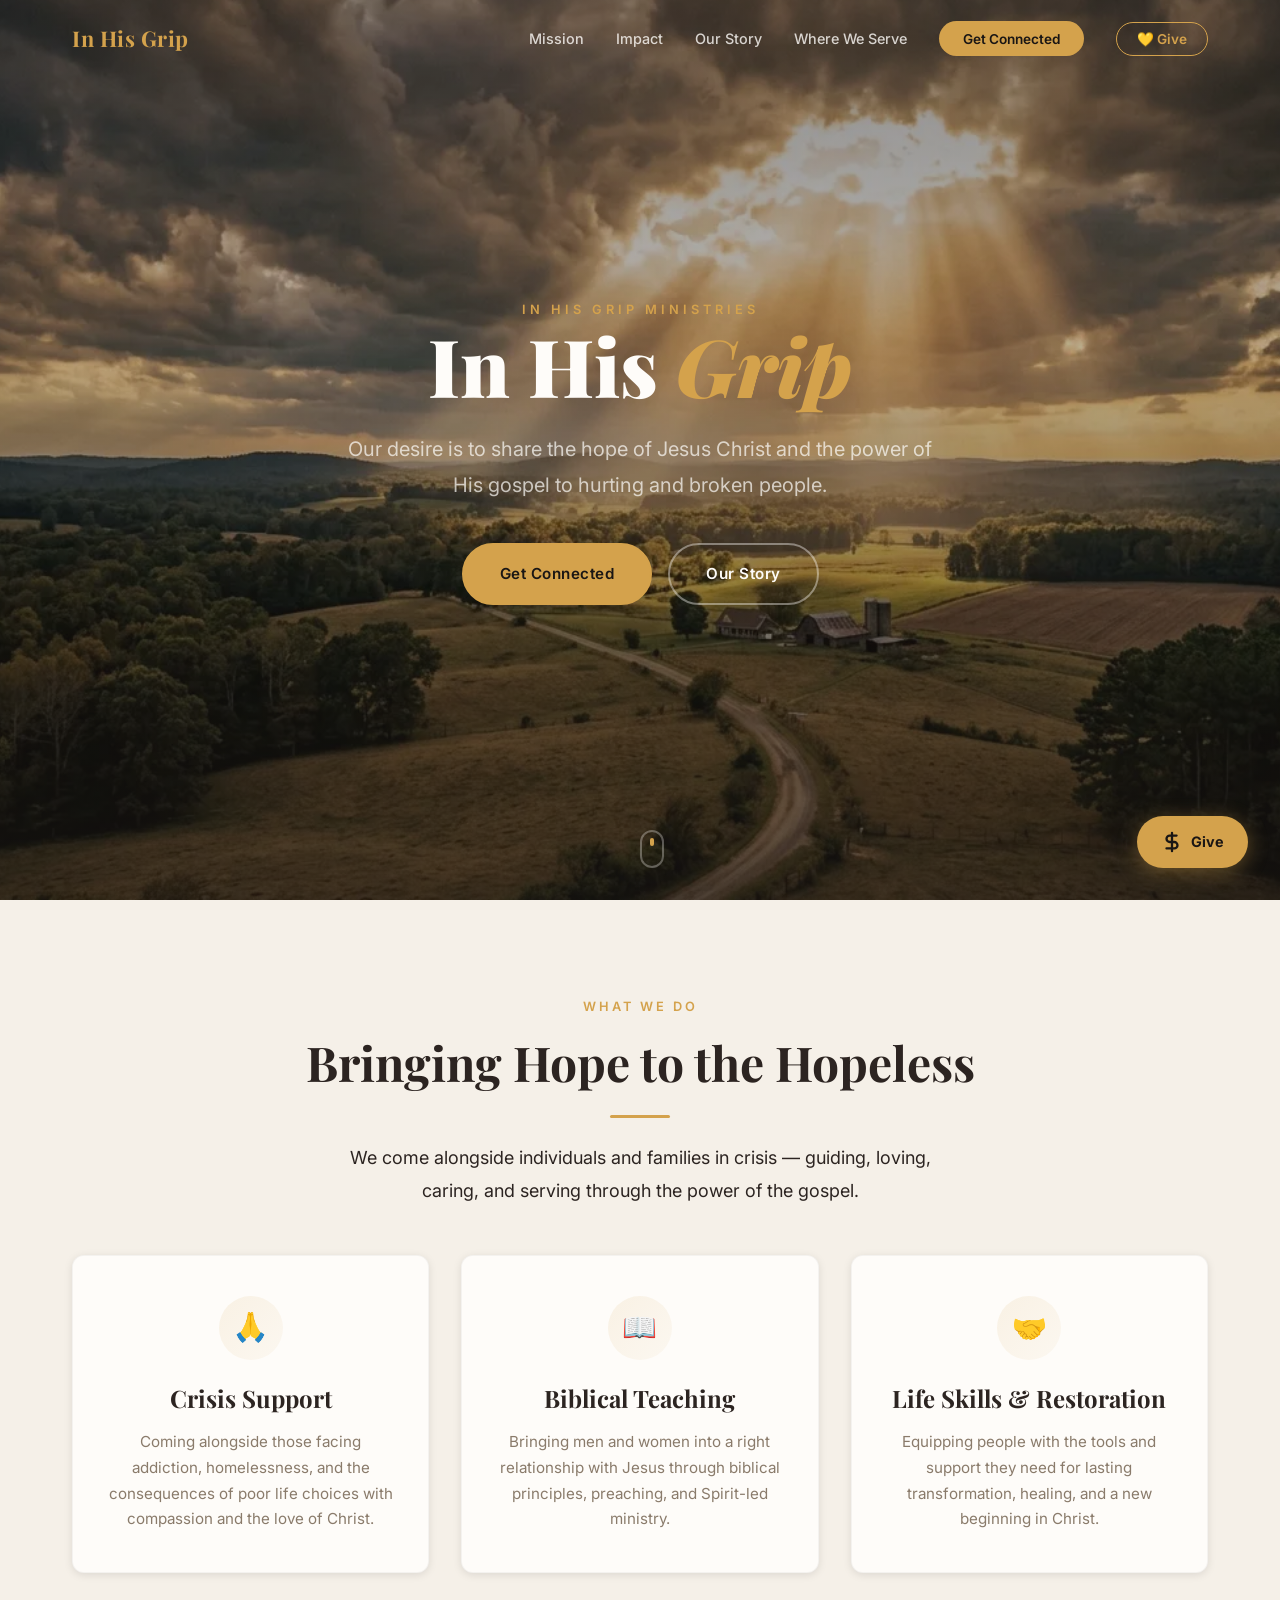
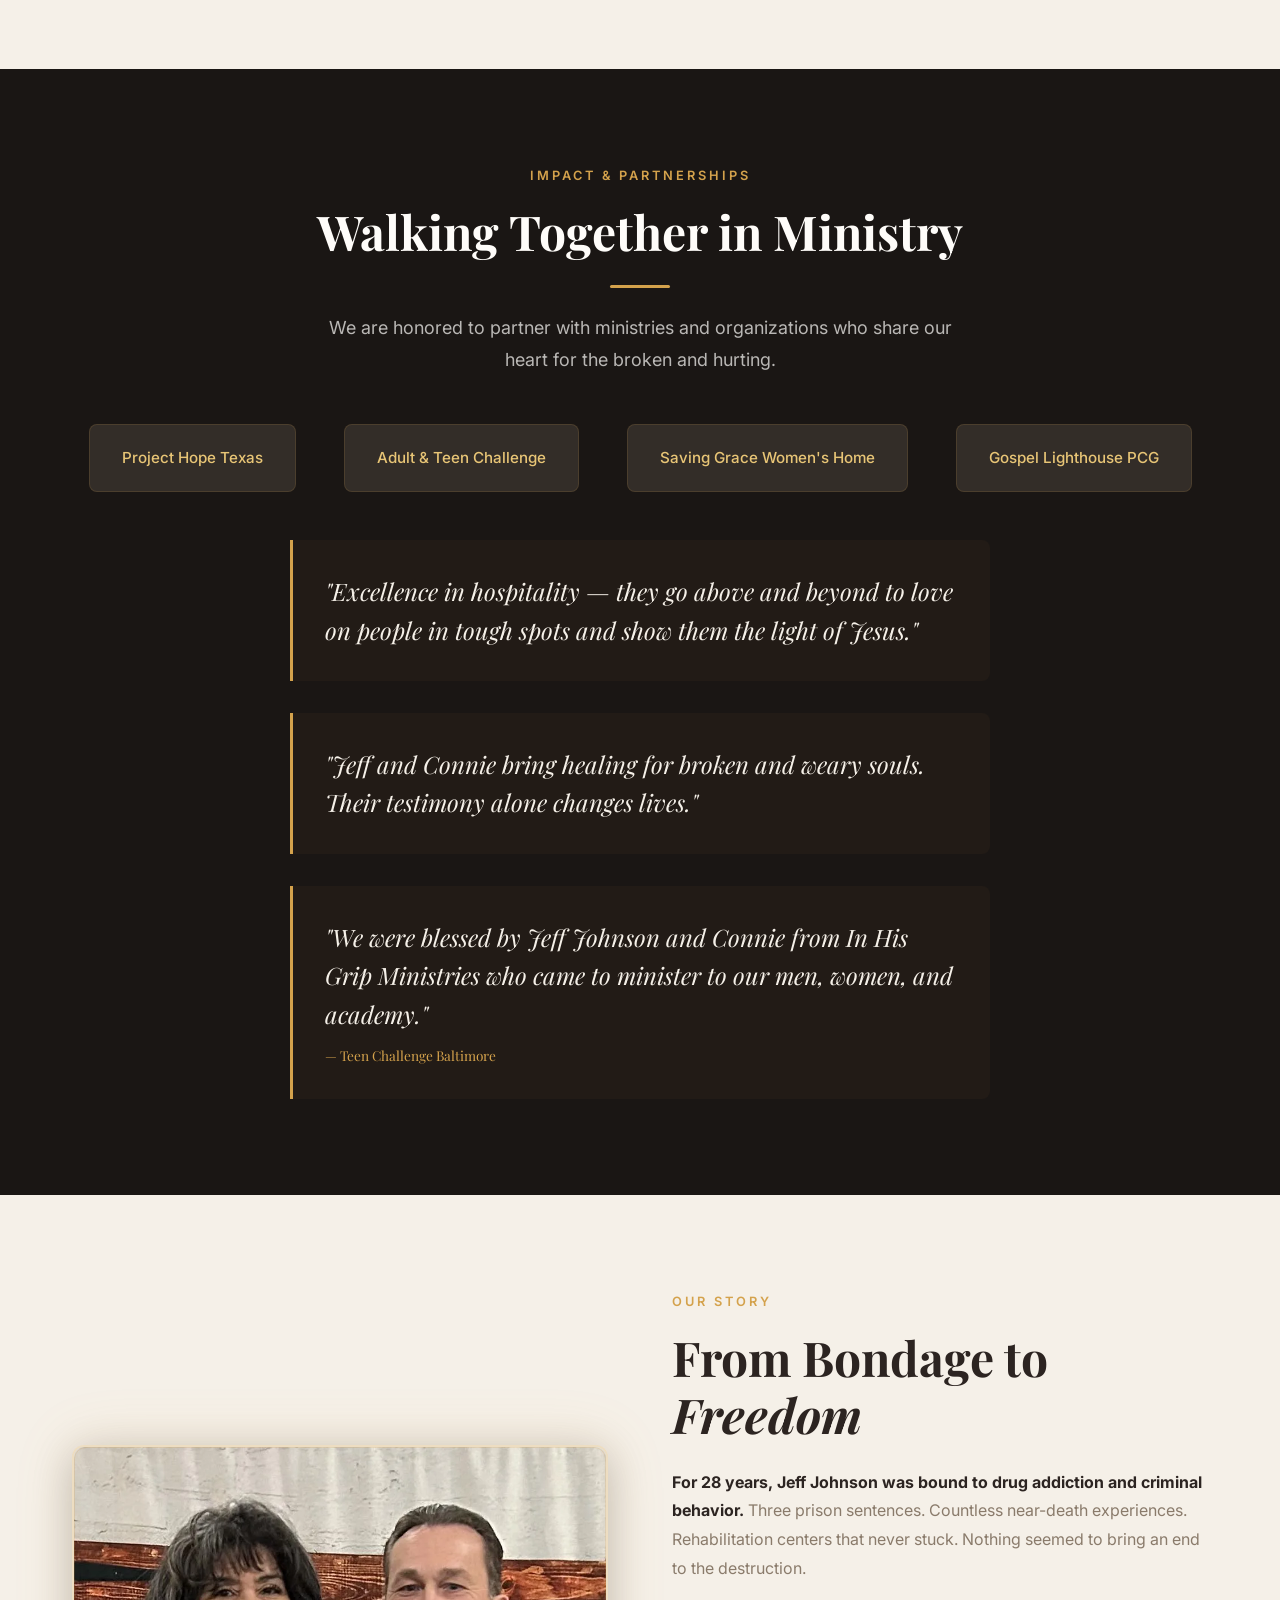
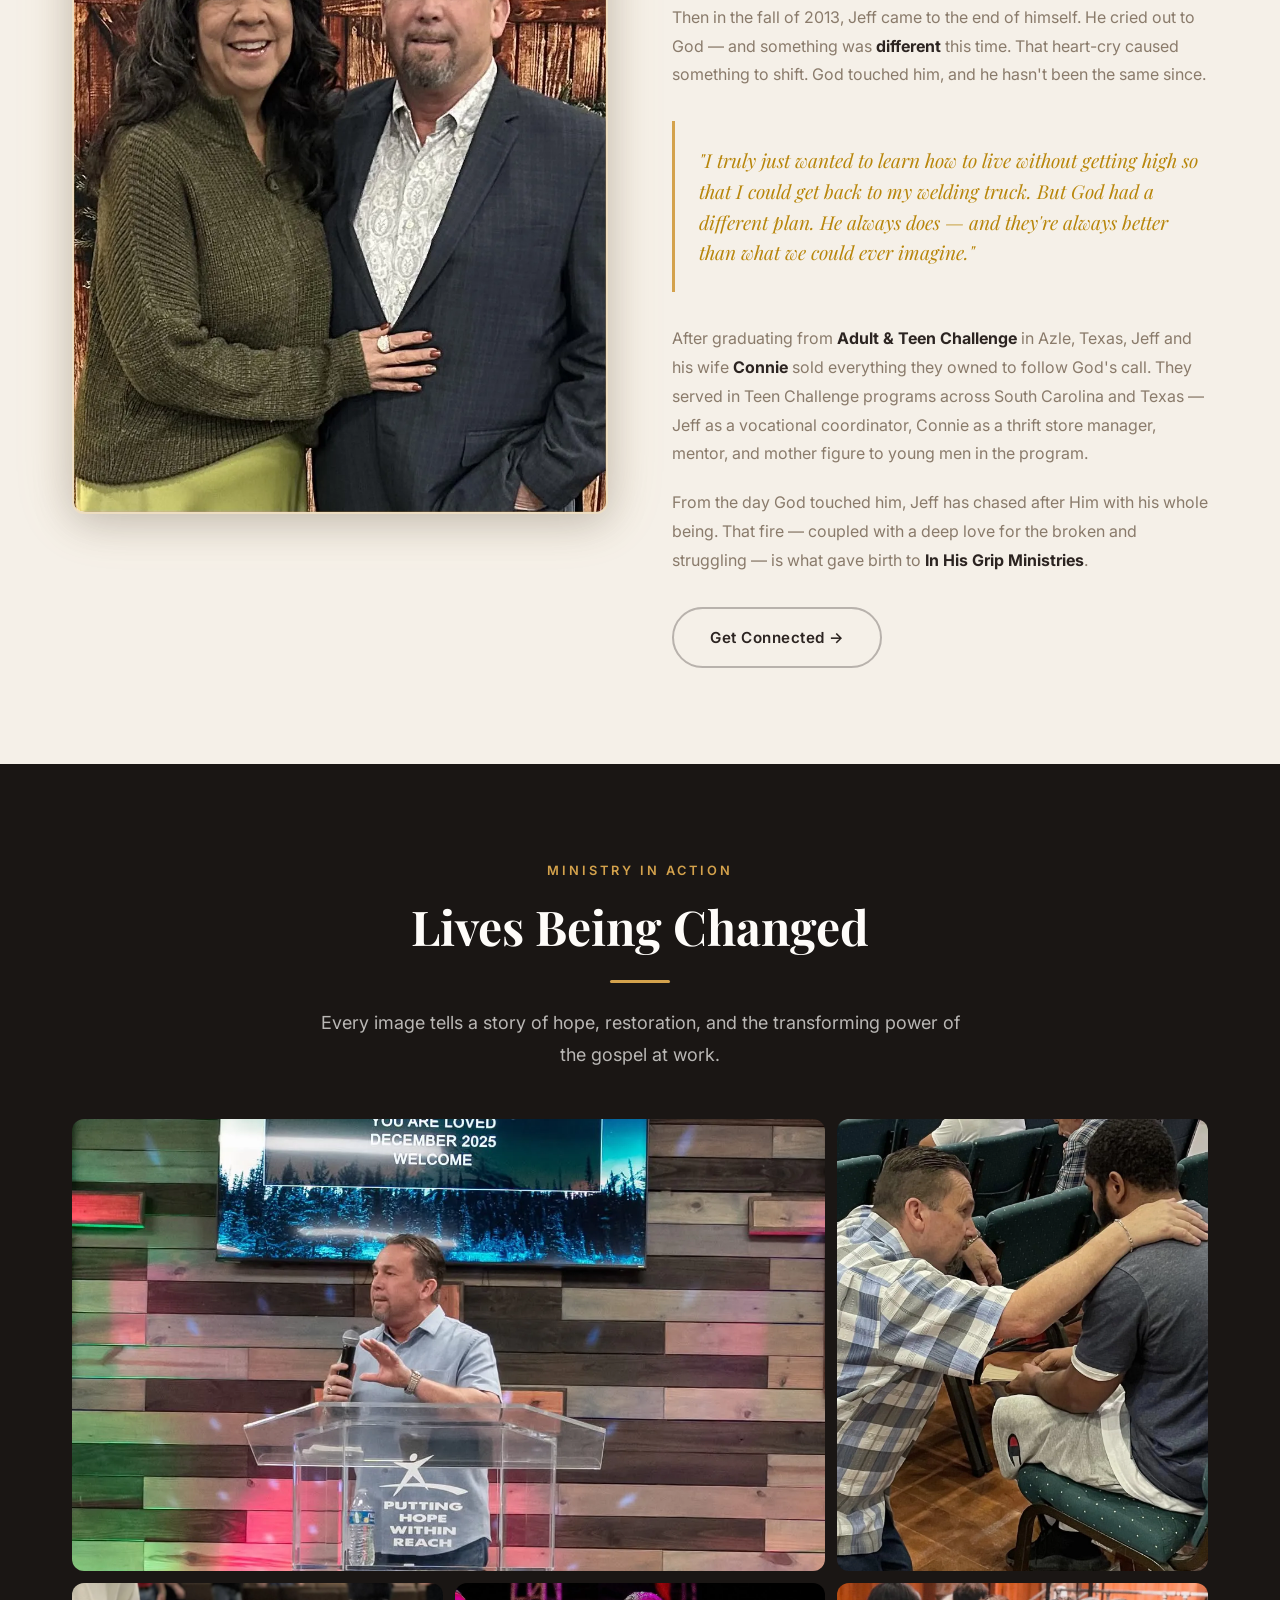
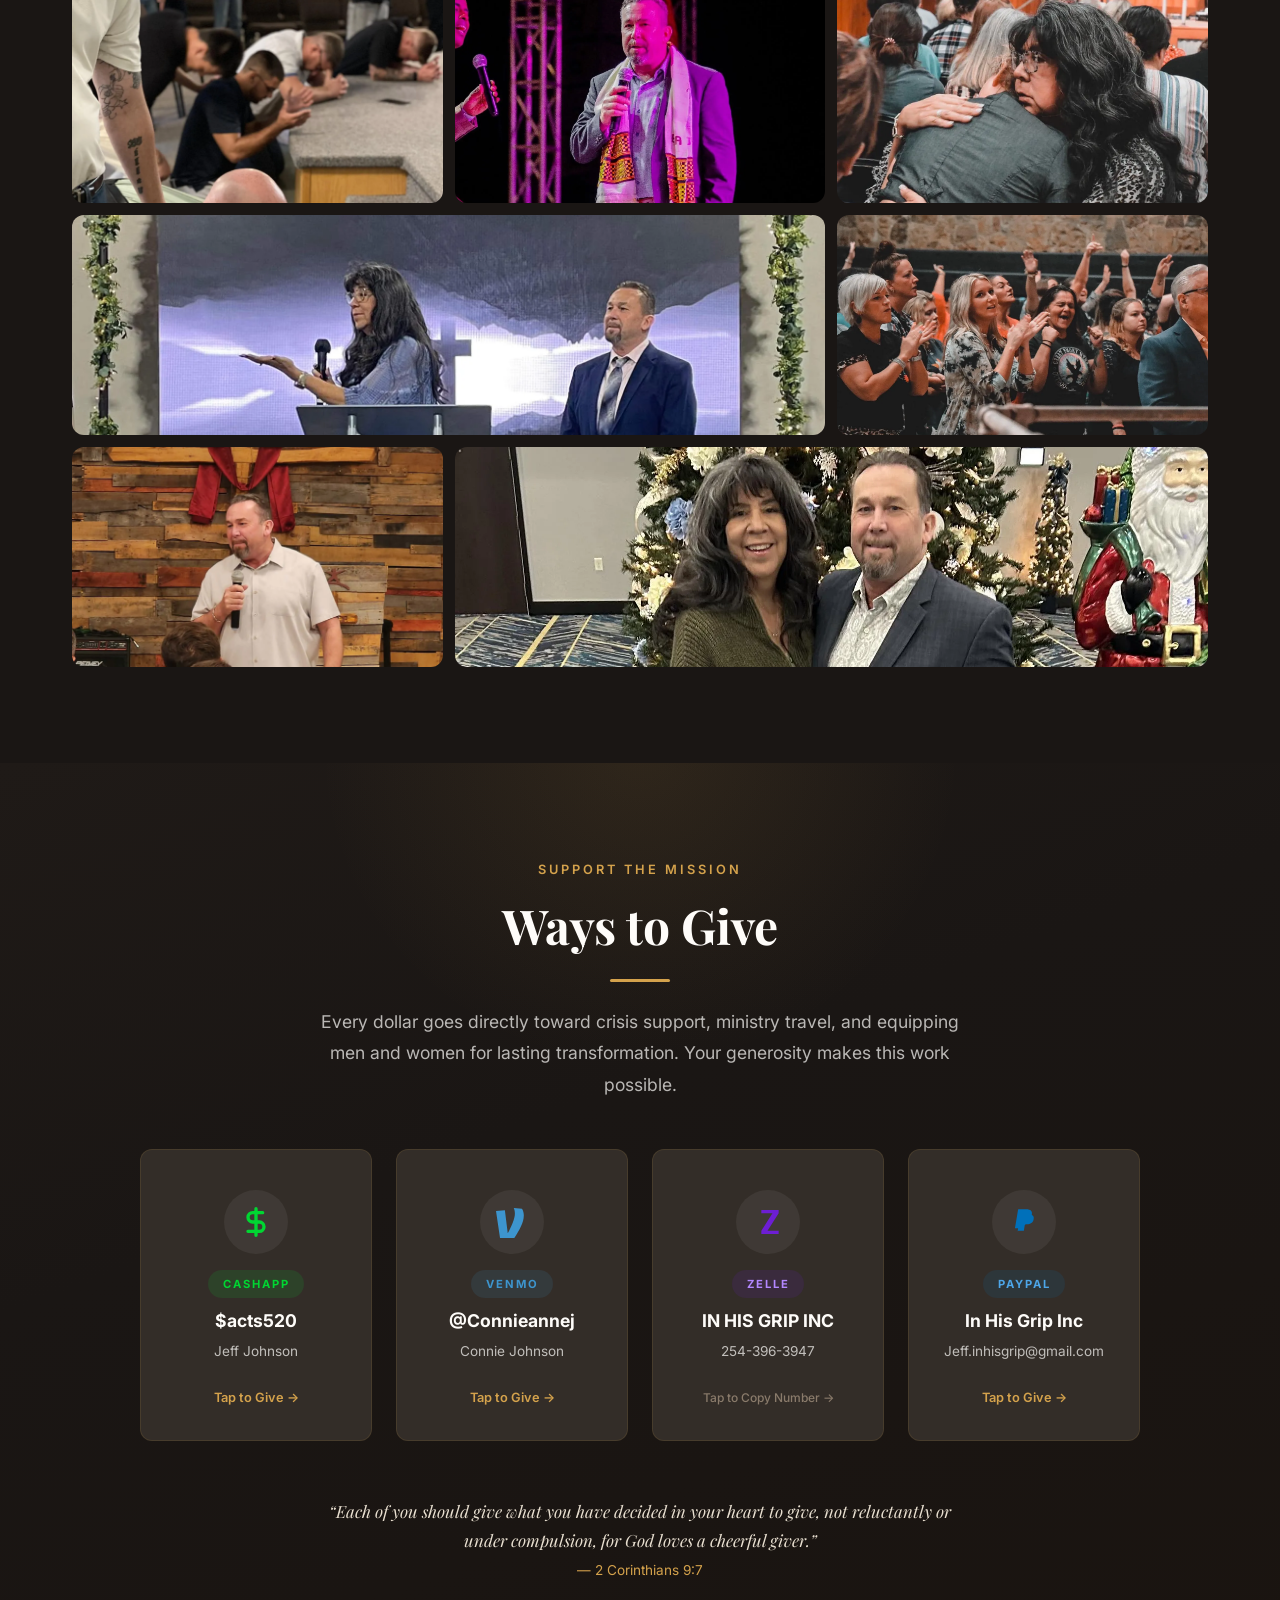
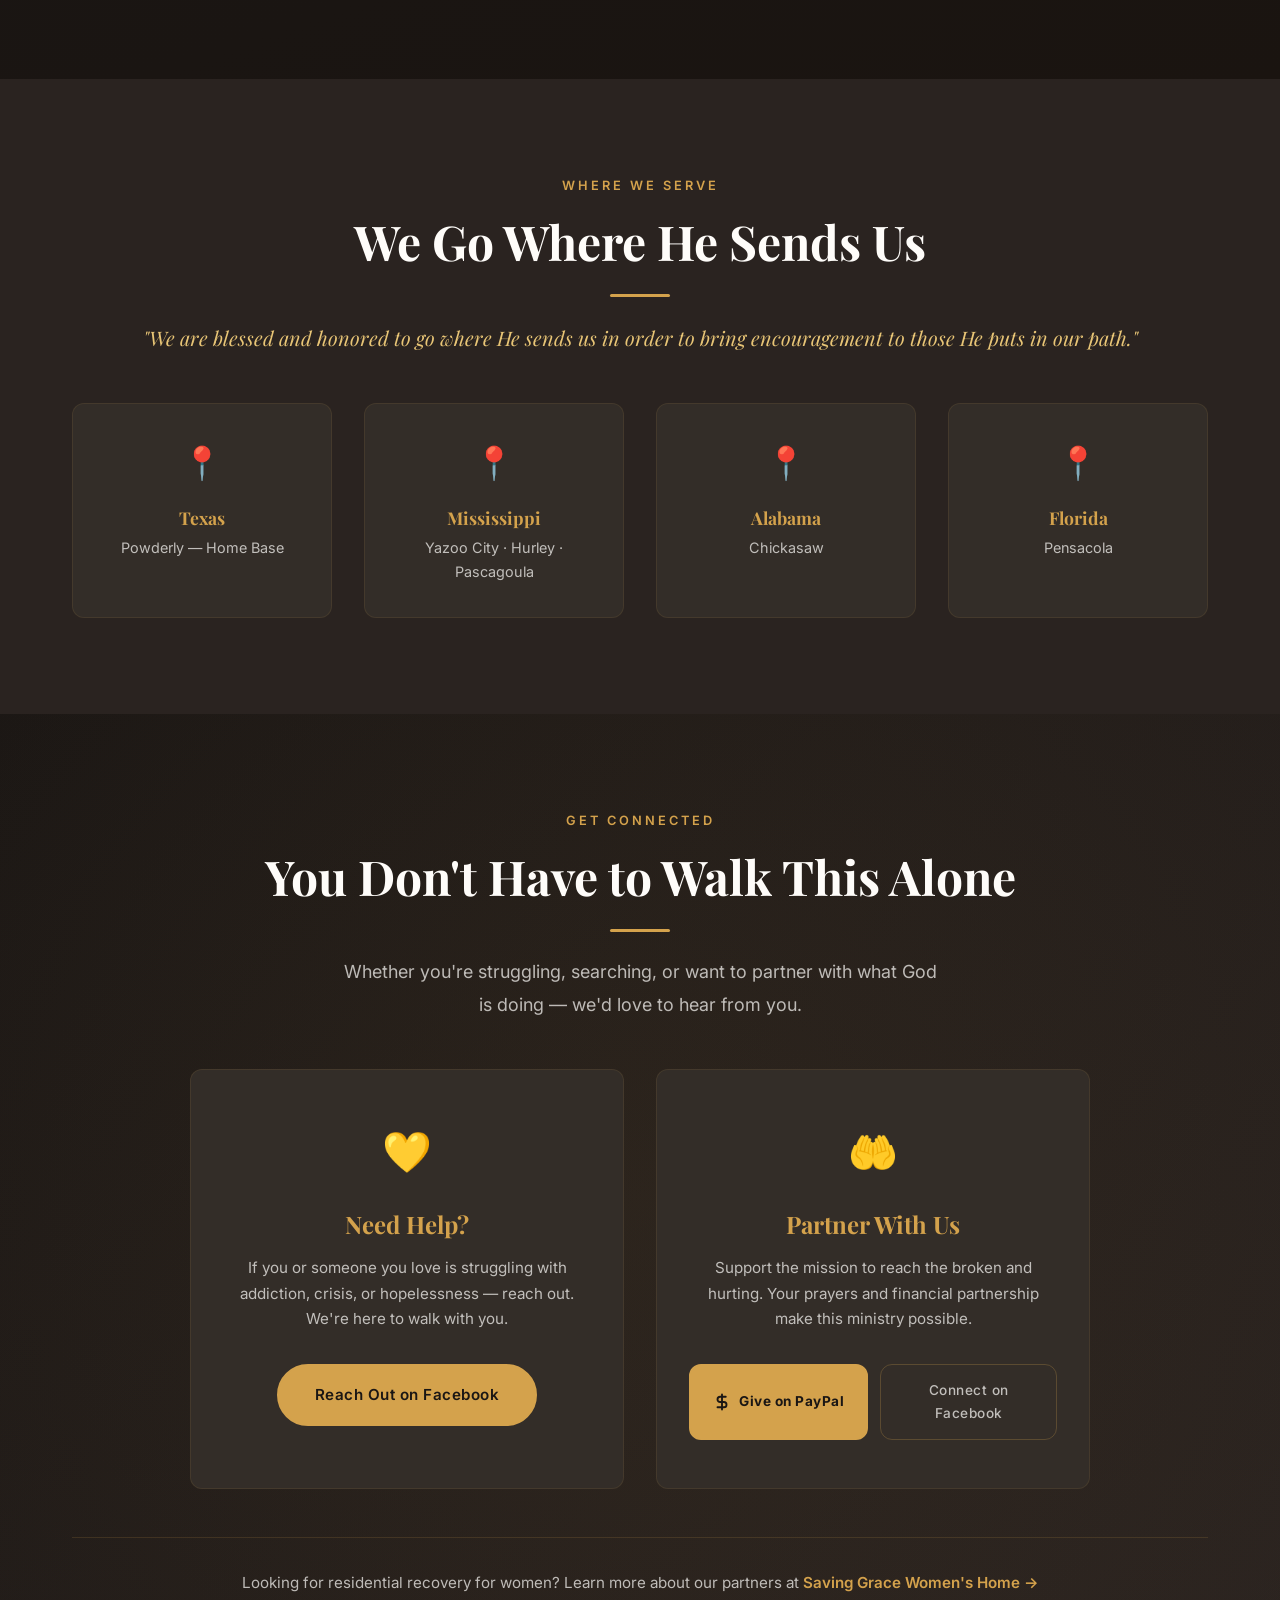
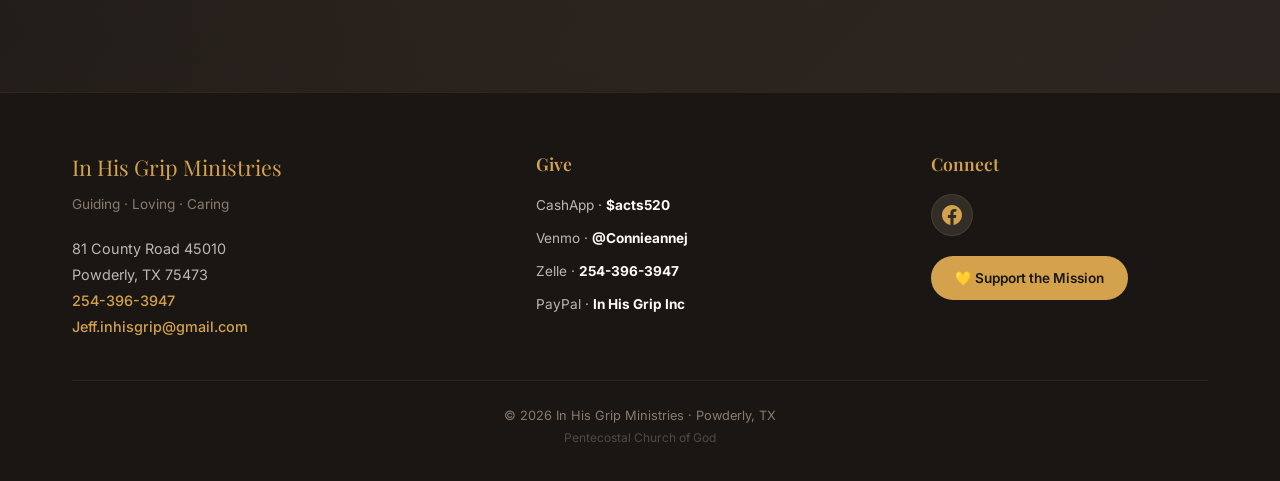
==== commit 7dd237db: "Add Google Analytics GA4 and Google Search Console placeholder templates to HTML head" ====
--- a/index.html
+++ b/index.html
@@ -1,6 +1,19 @@
 <!DOCTYPE html>
 <html lang="en">
 <head>
+  <!-- Google Search Console Verification (Replace with your custom key) -->
+  <meta name="google-site-verification" content="YOUR_GOOGLE_VERIFICATION_CODE_HERE" />
+
+  <!-- Google Tag (gtag.js) - Google Analytics GA4 (Replace G-XXXXXXXXXX with your Measurement ID) -->
+  <script async src="https://www.googletagmanager.com/gtag/js?id=G-YOUR_MEASUREMENT_ID_HERE"></script>
+  <script>
+    window.dataLayer = window.dataLayer || [];
+    function gtag(){dataLayer.push(arguments);}
+    gtag('js', new Date());
+
+    gtag('config', 'G-YOUR_MEASUREMENT_ID_HERE');
+  </script>
+
   <meta charset="UTF-8">
   <meta name="viewport" content="width=device-width, initial-scale=1.0">
   <title>In His Grip Ministries — Sharing Hope to the Hurting &amp; Broken</title>
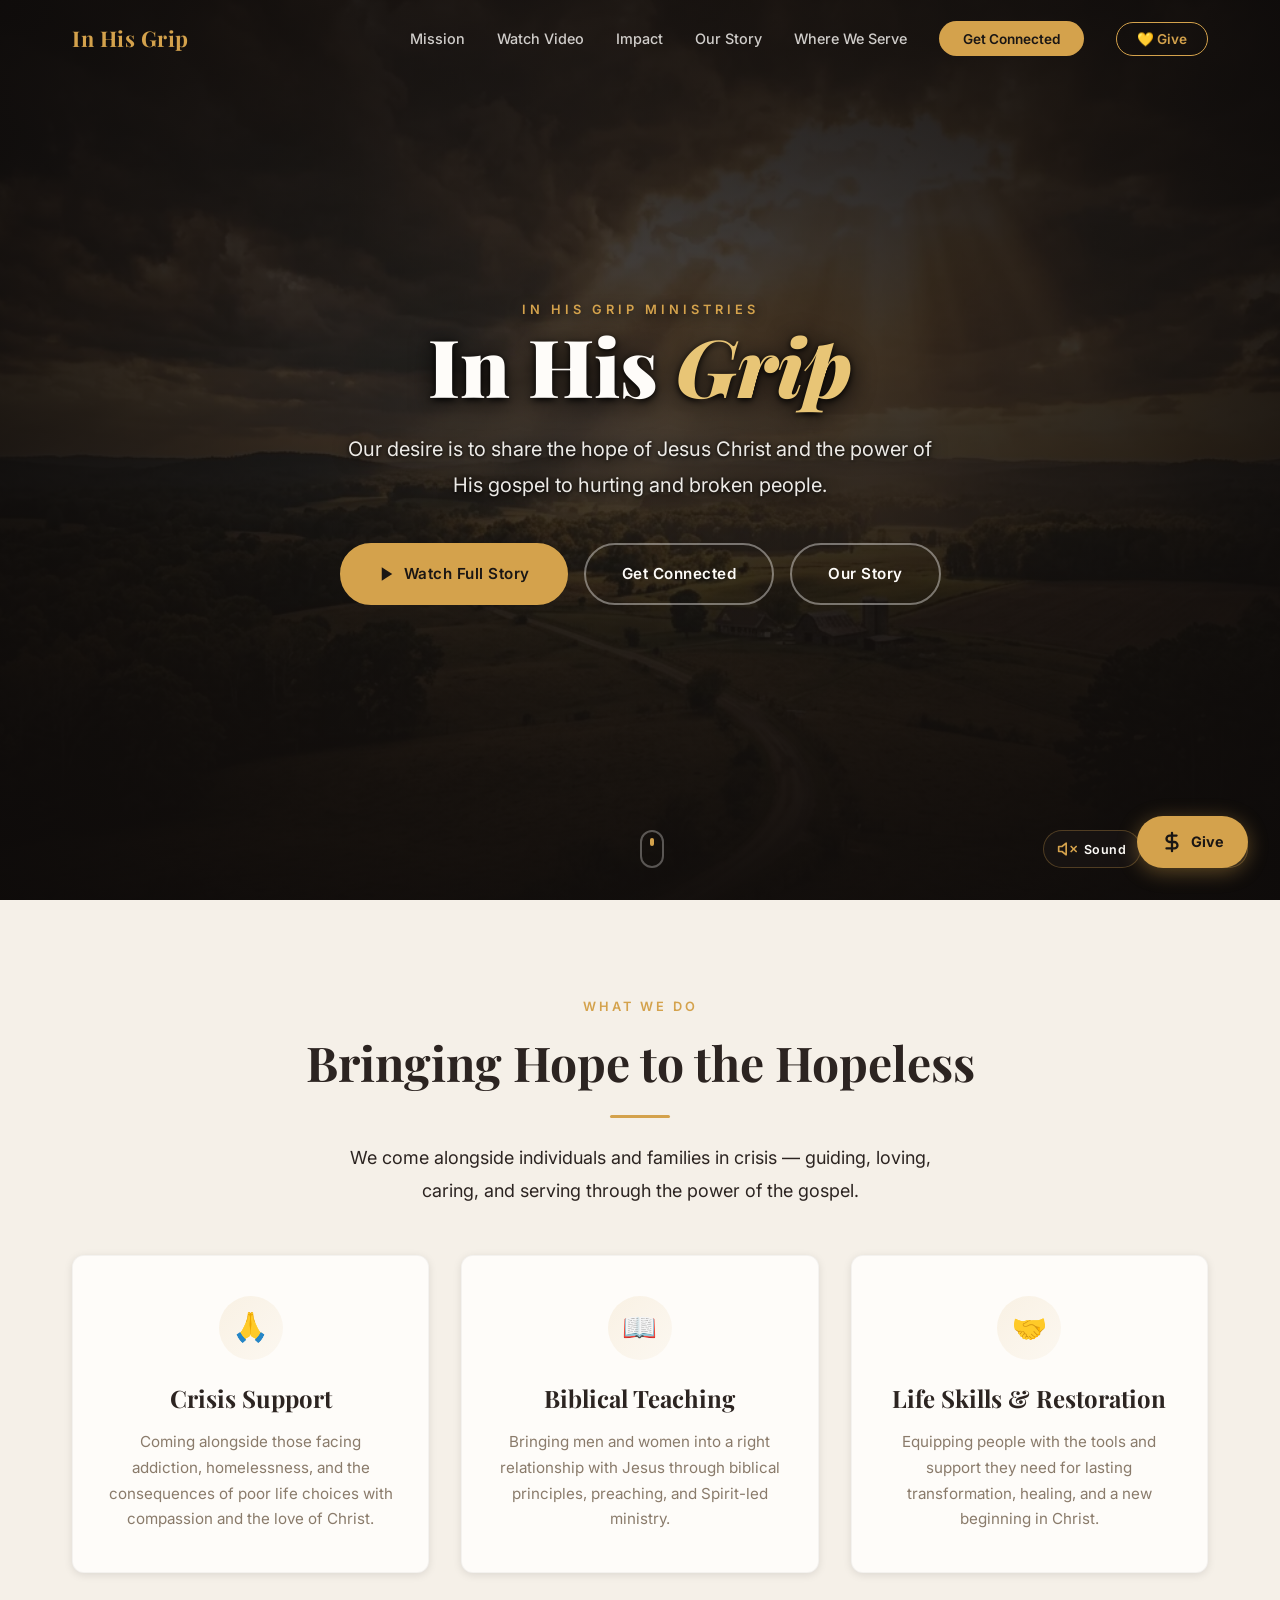
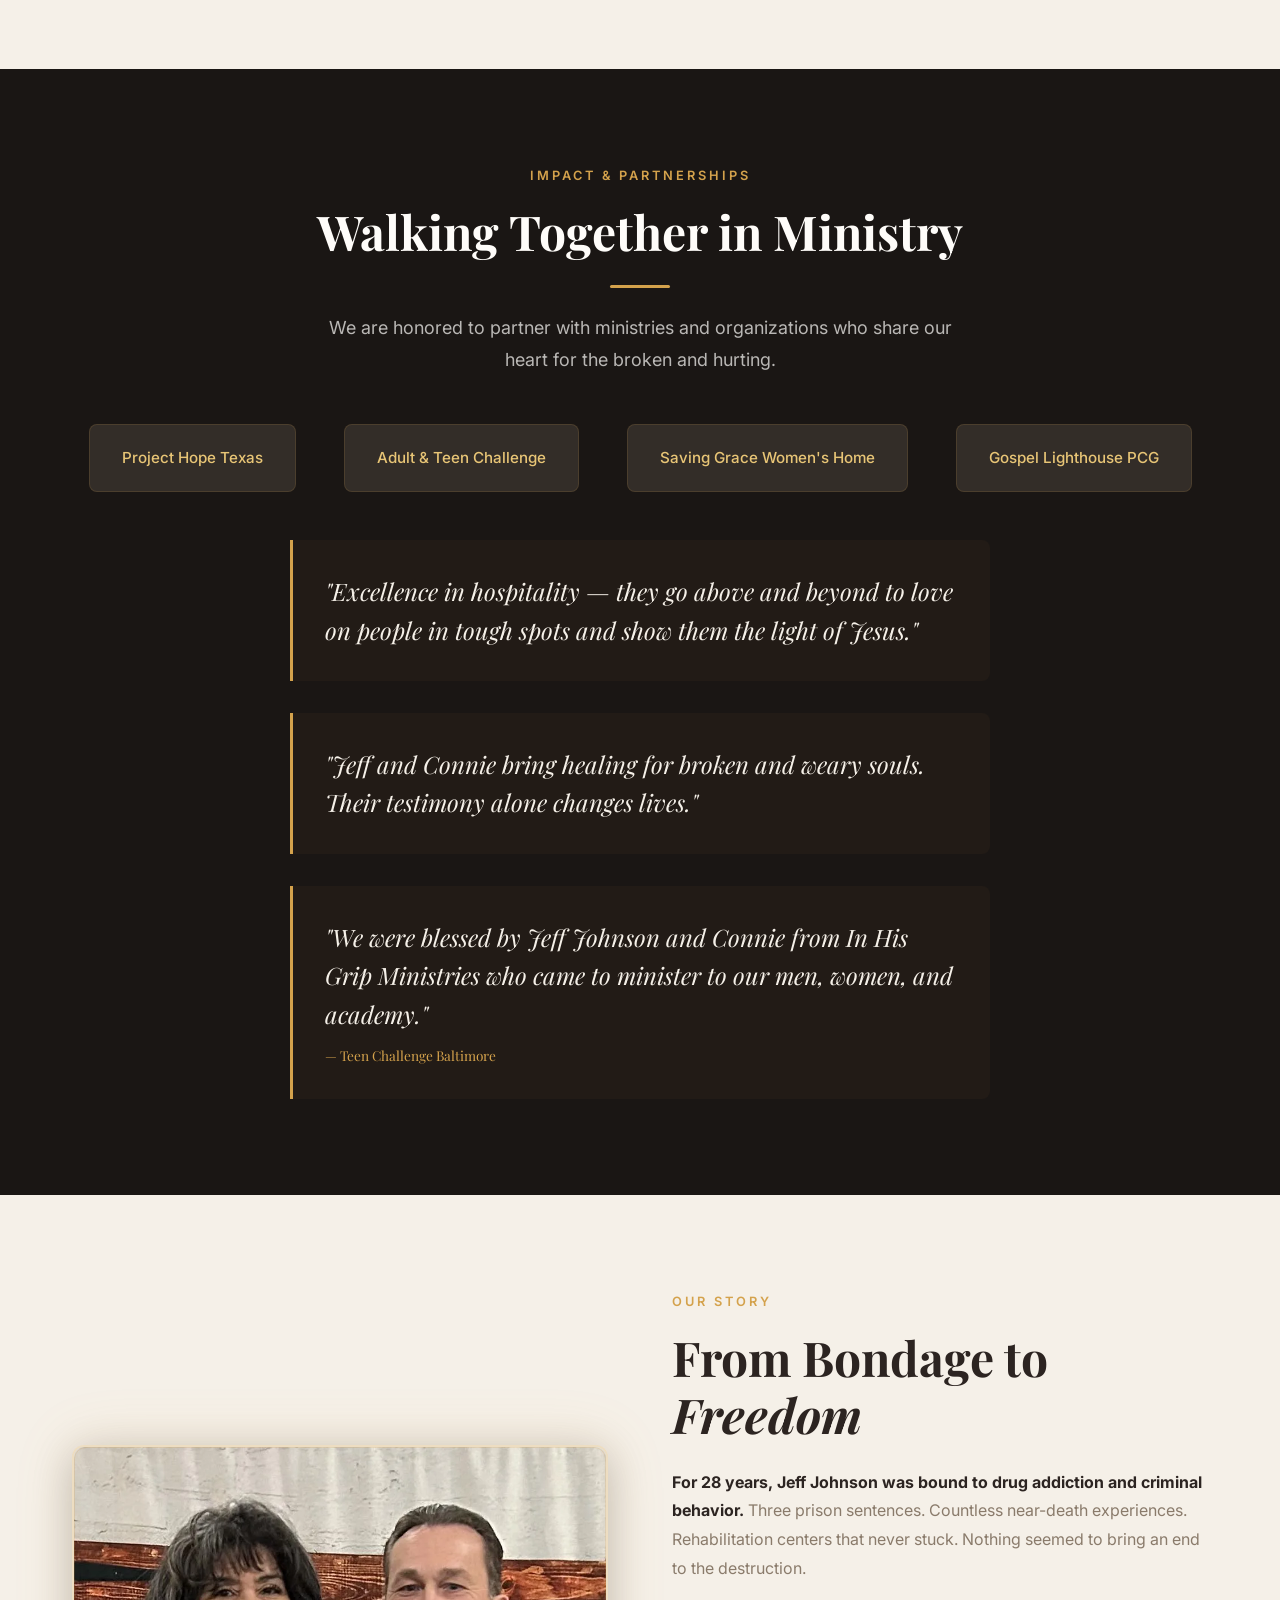
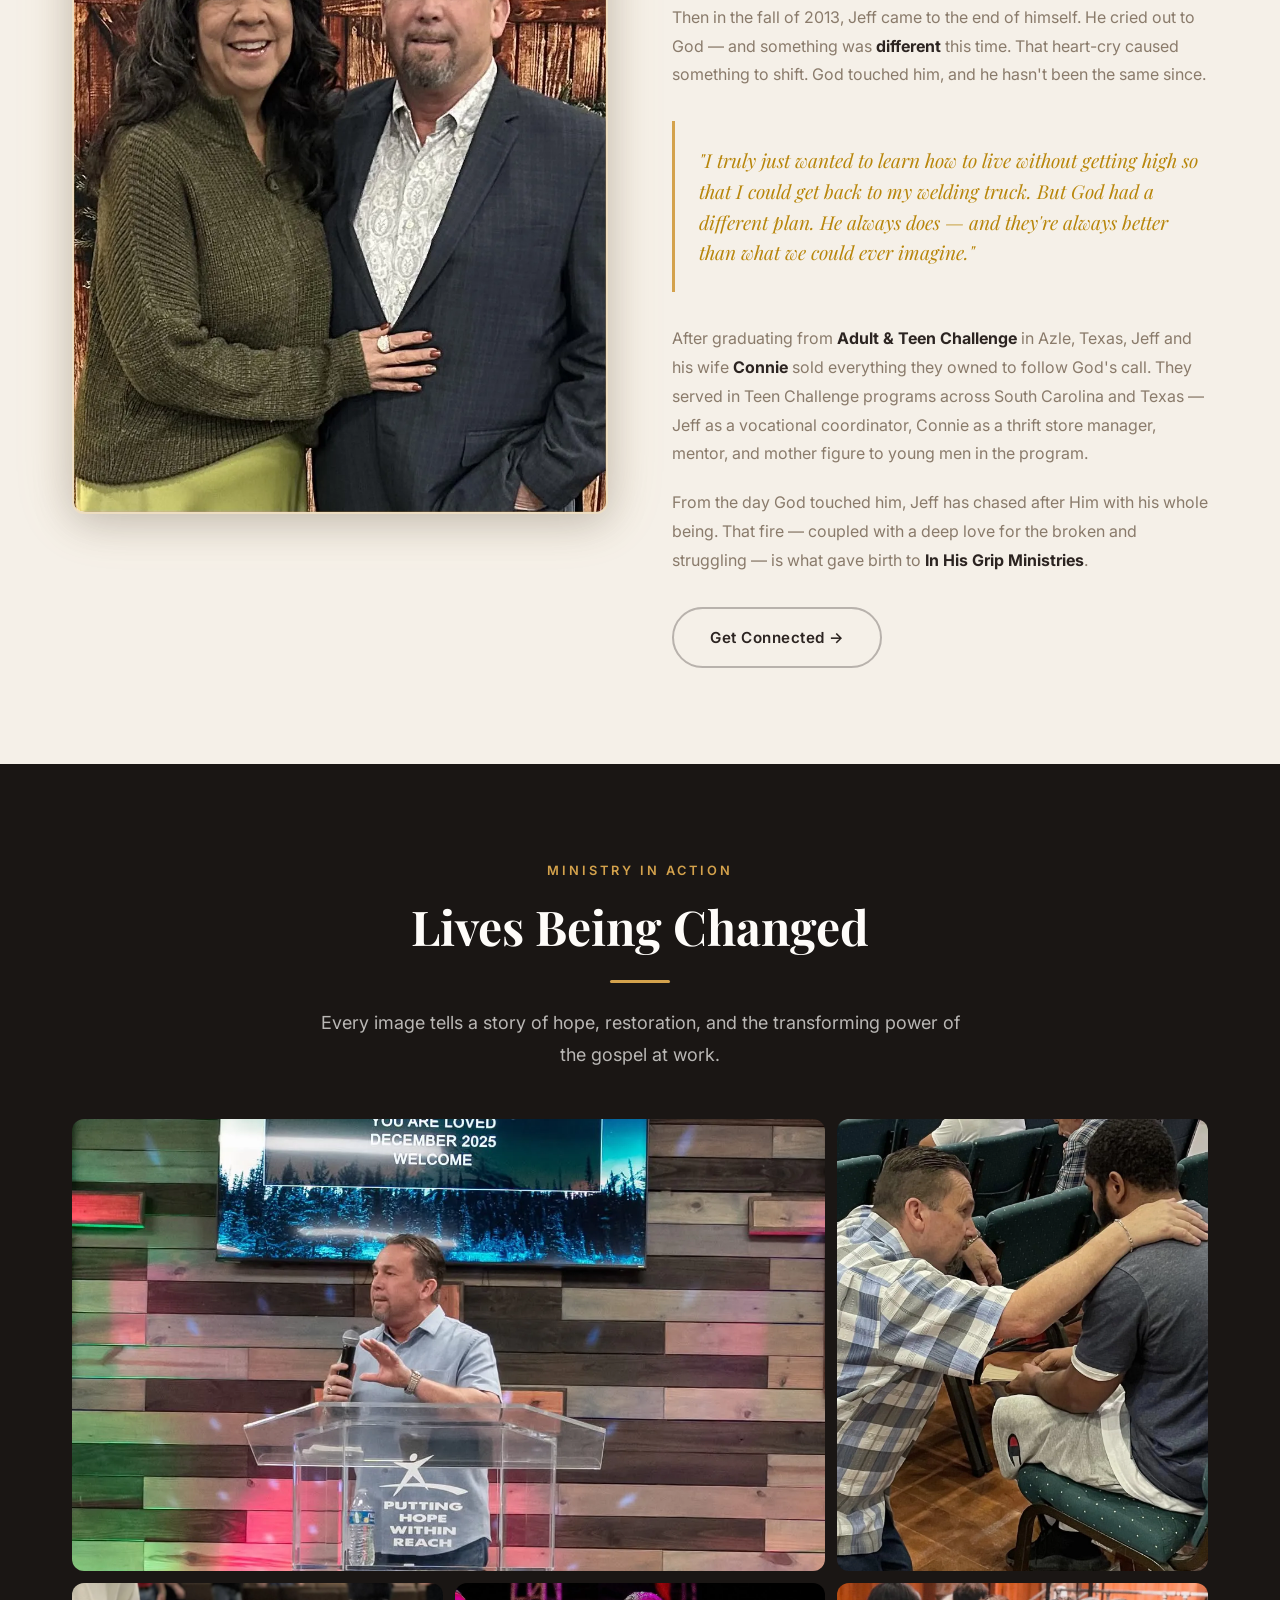
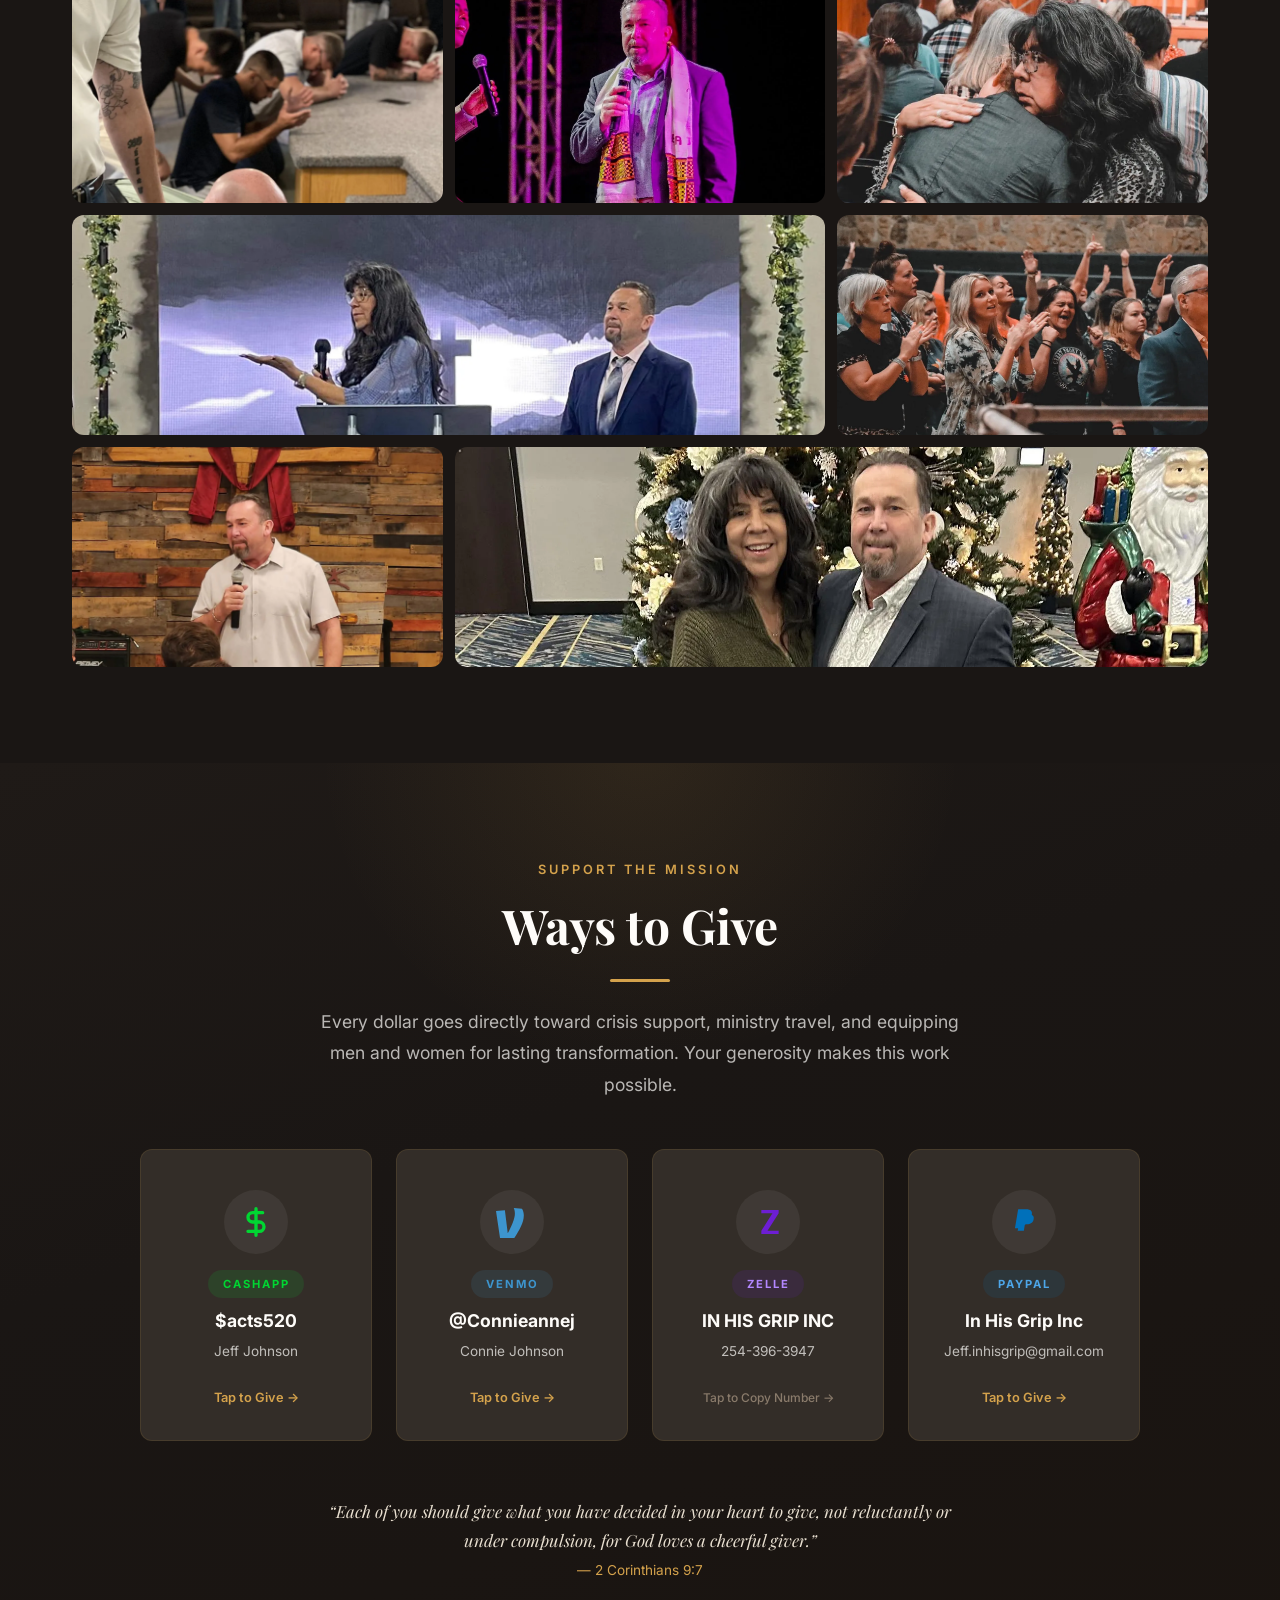
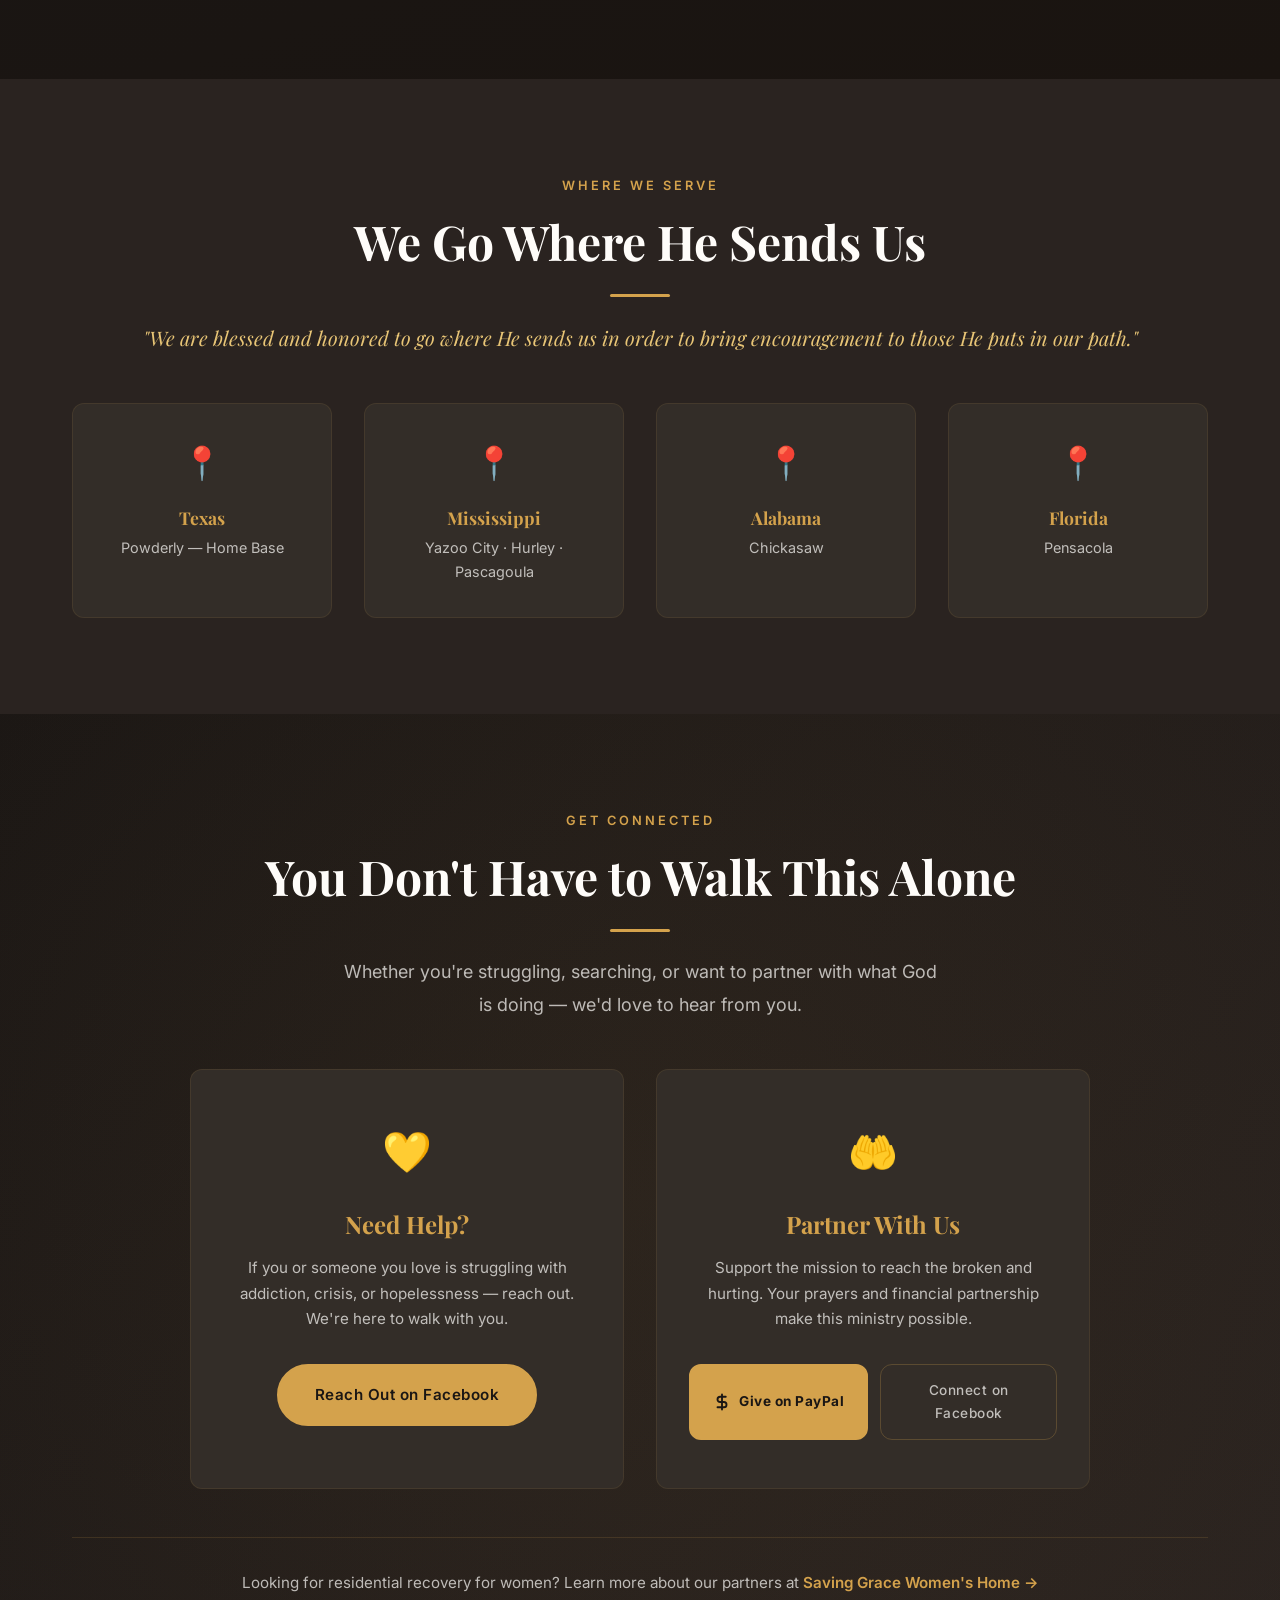
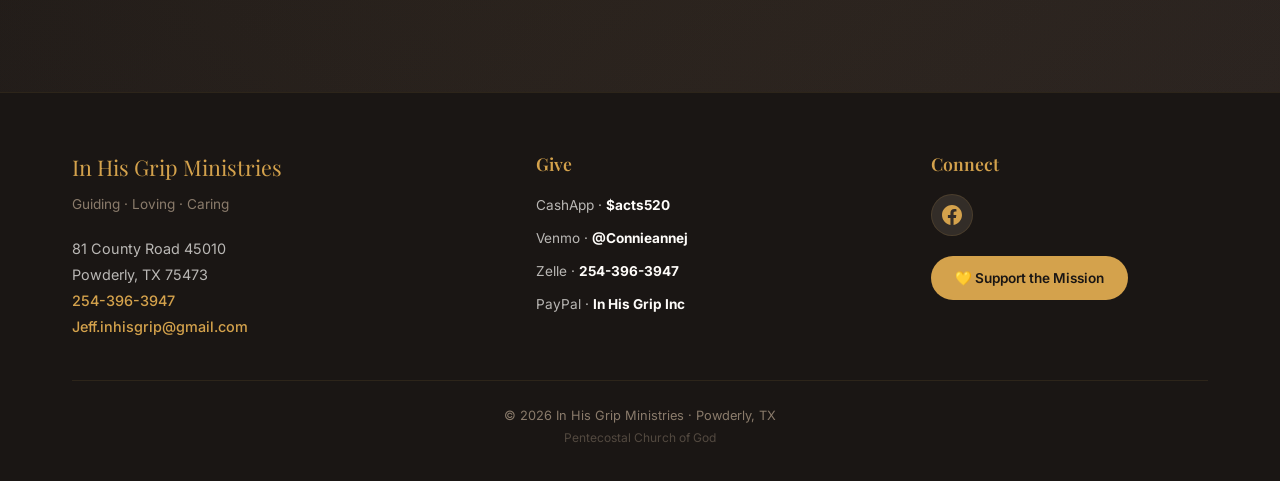
==== commit 79c44c40: "Add 36s autoplay hero video, dedicated watch full story page, and web media optimizations" ====
--- a/index.html
+++ b/index.html
@@ -1,17 +1,14 @@
 <!DOCTYPE html>
 <html lang="en">
 <head>
-  <!-- Google Search Console Verification (Replace with your custom key) -->
-  <meta name="google-site-verification" content="YOUR_GOOGLE_VERIFICATION_CODE_HERE" />
-
-  <!-- Google Tag (gtag.js) - Google Analytics GA4 (Replace G-XXXXXXXXXX with your Measurement ID) -->
-  <script async src="https://www.googletagmanager.com/gtag/js?id=G-YOUR_MEASUREMENT_ID_HERE"></script>
+  <!-- Google tag (gtag.js) - Google Analytics -->
+  <script async src="https://www.googletagmanager.com/gtag/js?id=G-N2FDWXM6KL"></script>
   <script>
     window.dataLayer = window.dataLayer || [];
     function gtag(){dataLayer.push(arguments);}
     gtag('js', new Date());
 
-    gtag('config', 'G-YOUR_MEASUREMENT_ID_HERE');
+    gtag('config', 'G-N2FDWXM6KL');
   </script>
 
   <meta charset="UTF-8">
@@ -22,13 +19,28 @@
   <meta property="og:description" content="Our desire is to share the hope of Jesus Christ and the power of His gospel to hurting and broken people.">
   <meta property="og:type" content="website">
   <meta property="og:locale" content="en_US">
-  <meta property="og:image" content="images/607191935_1809585089791912_7794484343929429084_n_result.webp">
+  <meta property="og:url" content="https://in-his-grip.com/">
+  <meta property="og:image" content="https://in-his-grip.com/images/607191935_1809585089791912_7794484343929429084_n_result.webp">
   <meta property="og:image:width" content="1200">
   <meta property="og:image:height" content="630">
   <meta name="twitter:card" content="summary_large_image">
   <link rel="preload" href="images/hero-bg.webp" as="image" fetchpriority="high">
   <link rel="icon" href="images/favicon.png" type="image/png">
   <link rel="stylesheet" href="styles.css">
+
+  <!-- Speakable Schema -->
+  <script type="application/ld+json">
+  {
+    "@context": "https://schema.org",
+    "@type": "WebPage",
+    "@id": "https://in-his-grip.com/#webpage",
+    "url": "https://in-his-grip.com/",
+    "speakable": {
+      "@type": "SpeakableSpecification",
+      "cssSelector": ["h1", "h2"]
+    }
+  }
+  </script>
 </head>
 <body>
   <a href="#main-content" class="skip-link">Skip to main content</a>
@@ -39,6 +51,7 @@
       <a href="#" class="nav__brand">In His Grip</a>
       <ul class="nav__links" id="navLinks">
         <li><a href="#mission">Mission</a></li>
+        <li><a href="watch.html">Watch Video</a></li>
         <li><a href="#impact">Impact</a></li>
         <li><a href="#story">Our Story</a></li>
         <li><a href="#reach">Where We Serve</a></li>
@@ -59,16 +72,48 @@
   <!-- ======== HERO ======== -->
   <section class="hero" id="hero">
     <div class="hero__bg">
-      <img src="images/hero-bg.webp" alt="Golden sunlight breaking through clouds" loading="eager">
+      <video class="hero__video" id="heroVideo" autoplay muted loop playsinline preload="metadata" poster="images/hero-bg.webp">
+        <source src="Video/hero-loop.mp4" type="video/mp4">
+        <!-- Fallback image if video cannot be played -->
+        <img src="images/hero-bg.webp" alt="Golden sunlight breaking through clouds">
+      </video>
     </div>
     <div class="hero__content">
       <span class="hero__label">In His Grip Ministries</span>
       <h1 class="hero__title">In His <em>Grip</em></h1>
       <p class="hero__mission">Our desire is to share the hope of Jesus Christ and the power of His gospel to hurting and broken people.</p>
       <div class="hero__actions">
-        <a href="#connect" class="btn btn--primary">Get Connected</a>
+        <a href="watch.html" class="btn btn--primary">
+          <svg width="18" height="18" viewBox="0 0 24 24" fill="currentColor"><polygon points="5 3 19 12 5 21 5 3"></polygon></svg>
+          Watch Full Story
+        </a>
+        <a href="#connect" class="btn btn--outline">Get Connected</a>
         <a href="#story" class="btn btn--outline">Our Story</a>
       </div>
+    </div>
+    <div class="hero__controls" id="heroControls">
+      <button class="hero__control-btn" id="heroSoundToggle" aria-label="Unmute video sound" title="Unmute sound">
+        <svg class="icon-muted" width="20" height="20" viewBox="0 0 24 24" fill="none" stroke="currentColor" stroke-width="2" stroke-linecap="round" stroke-linejoin="round">
+          <polygon points="11 5 6 9 2 9 2 15 6 15 11 19 11 5"></polygon>
+          <line x1="23" y1="9" x2="17" y2="15"></line>
+          <line x1="17" y1="9" x2="23" y2="15"></line>
+        </svg>
+        <svg class="icon-unmuted" width="20" height="20" viewBox="0 0 24 24" fill="none" stroke="currentColor" stroke-width="2" stroke-linecap="round" stroke-linejoin="round" style="display:none;">
+          <polygon points="11 5 6 9 2 9 2 15 6 15 11 19 11 5"></polygon>
+          <path d="M19.07 4.93a10 10 0 0 1 0 14.14M15.54 8.46a5 5 0 0 1 0 7.07"></path>
+        </svg>
+        <span class="hero__control-text">Sound</span>
+      </button>
+      <button class="hero__control-btn" id="heroPlayToggle" aria-label="Pause background video" title="Pause video">
+        <svg class="icon-pause" width="20" height="20" viewBox="0 0 24 24" fill="none" stroke="currentColor" stroke-width="2" stroke-linecap="round" stroke-linejoin="round">
+          <rect x="6" y="4" width="4" height="16"></rect>
+          <rect x="14" y="4" width="4" height="16"></rect>
+        </svg>
+        <svg class="icon-play" width="20" height="20" viewBox="0 0 24 24" fill="none" stroke="currentColor" stroke-width="2" stroke-linecap="round" stroke-linejoin="round" style="display:none;">
+          <polygon points="5 3 19 12 5 21 5 3"></polygon>
+        </svg>
+        <span class="hero__control-text">Pause</span>
+      </button>
     </div>
     <div class="hero__scroll">
       <span></span>
--- a/styles.css
+++ b/styles.css
@@ -363,29 +363,48 @@
   position: absolute;
   inset: 0;
   z-index: 0;
+  overflow: hidden;
+  background: var(--dark);
+}
+
+.hero__video {
+  width: 100%;
+  height: 100%;
+  object-fit: cover;
+  position: absolute;
+  inset: 0;
+  pointer-events: none;
 }
 
 .hero__bg img {
   width: 100%;
   height: 100%;
   object-fit: cover;
+  position: absolute;
+  inset: 0;
 }
 
 .hero__bg::after {
   content: '';
   position: absolute;
   inset: 0;
-  background: linear-gradient(
+  background: radial-gradient(
+    circle at center,
+    rgba(26, 22, 20, 0.45) 0%,
+    rgba(18, 14, 12, 0.75) 65%,
+    rgba(14, 11, 10, 0.92) 100%
+  ), linear-gradient(
     to bottom,
-    rgba(26, 22, 20, 0.5) 0%,
-    rgba(26, 22, 20, 0.3) 40%,
-    rgba(26, 22, 20, 0.7) 100%
+    rgba(18, 14, 12, 0.78) 0%,
+    rgba(26, 22, 20, 0.52) 40%,
+    rgba(14, 11, 10, 0.94) 100%
   );
+  z-index: 1;
 }
 
 .hero__content {
   position: relative;
-  z-index: 1;
+  z-index: 2;
   max-width: 800px;
   padding: 2rem;
 }
@@ -400,6 +419,7 @@
   margin-bottom: 1.5rem;
   opacity: 0;
   animation: fadeUp 1s ease 0.3s forwards;
+  text-shadow: 0 2px 12px rgba(0, 0, 0, 0.85);
 }
 
 .hero__title {
@@ -409,21 +429,23 @@
   line-height: 1.05;
   opacity: 0;
   animation: fadeUp 1s ease 0.5s forwards;
+  text-shadow: 0 4px 24px rgba(0, 0, 0, 0.9), 0 2px 6px rgba(0, 0, 0, 0.95);
 }
 
 .hero__title em {
   font-style: italic;
-  color: var(--gold);
+  color: var(--gold-light);
 }
 
 .hero__mission {
   font-size: clamp(1.05rem, 2vw, 1.25rem);
   line-height: 1.8;
-  color: var(--text-light);
+  color: rgba(254, 252, 249, 0.92);
   max-width: 600px;
   margin: 0 auto 2.5rem;
   opacity: 0;
   animation: fadeUp 1s ease 0.7s forwards;
+  text-shadow: 0 2px 16px rgba(0, 0, 0, 0.88), 0 1px 4px rgba(0, 0, 0, 0.9);
 }
 
 .hero__actions {
@@ -435,12 +457,55 @@
   animation: fadeUp 1s ease 0.9s forwards;
 }
 
+.hero__controls {
+  position: absolute;
+  bottom: 2rem;
+  right: 2rem;
+  z-index: 3;
+  display: flex;
+  gap: 0.75rem;
+  opacity: 0;
+  animation: fadeUp 1s ease 1.2s forwards;
+}
+
+.hero__control-btn {
+  display: inline-flex;
+  align-items: center;
+  gap: 0.4rem;
+  padding: 0.5rem 0.85rem;
+  background: rgba(26, 22, 20, 0.7);
+  backdrop-filter: blur(8px);
+  -webkit-backdrop-filter: blur(8px);
+  border: 1px solid rgba(212, 162, 76, 0.3);
+  color: var(--white);
+  border-radius: 50px;
+  font-family: var(--font-body);
+  font-size: 0.78rem;
+  font-weight: 600;
+  letter-spacing: 0.5px;
+  cursor: pointer;
+  transition: all var(--transition);
+}
+
+.hero__control-btn:hover {
+  background: rgba(212, 162, 76, 0.2);
+  border-color: var(--gold);
+  color: var(--gold-light);
+  transform: translateY(-2px);
+  box-shadow: 0 4px 15px rgba(0, 0, 0, 0.3);
+}
+
+.hero__control-btn svg {
+  color: var(--gold);
+  flex-shrink: 0;
+}
+
 .hero__scroll {
   position: absolute;
   bottom: 2rem;
   left: 50%;
   transform: translateX(-50%);
-  z-index: 1;
+  z-index: 2;
   opacity: 0;
   animation: fadeUp 1s ease 1.2s forwards;
 }
@@ -1521,6 +1586,17 @@
   .hero__actions { flex-direction: column; align-items: center; }
   .btn { width: 100%; max-width: 280px; justify-content: center; }
 
+  .hero__controls {
+    bottom: 1.25rem;
+    right: 1.25rem;
+    gap: 0.5rem;
+  }
+
+  .hero__control-btn {
+    padding: 0.4rem 0.7rem;
+    font-size: 0.72rem;
+  }
+
   .impact__partners { flex-direction: column; align-items: center; }
   .reach__locations { grid-template-columns: 1fr; max-width: 350px; margin: 2rem auto 0; }
   .bento { grid-template-columns: 1fr; grid-auto-rows: 240px; }
@@ -1558,3 +1634,229 @@
 @media (max-width: 480px) {
   .giving__grid { grid-template-columns: 1fr; max-width: 320px; margin: 0 auto; }
 }
+
+/* ============================================
+   WATCH PAGE & THEATER STYLES
+   ============================================ */
+.watch-page {
+  background: var(--dark);
+  color: var(--white);
+}
+
+.watch-theater {
+  padding: 8rem 2rem 4rem;
+  background: radial-gradient(circle at 50% 10%, rgba(212, 162, 76, 0.08) 0%, transparent 65%), var(--dark);
+  text-align: center;
+}
+
+.watch-theater__header {
+  max-width: 800px;
+  margin: 0 auto 3rem;
+}
+
+.watch-theater__back-btn {
+  display: inline-flex;
+  align-items: center;
+  gap: 0.5rem;
+  font-size: 0.85rem;
+  font-weight: 600;
+  color: var(--gold);
+  padding: 0.45rem 1.1rem;
+  border-radius: 50px;
+  background: rgba(212, 162, 76, 0.1);
+  border: 1px solid rgba(212, 162, 76, 0.25);
+  margin-bottom: 1.5rem;
+  transition: all var(--transition);
+}
+
+.watch-theater__back-btn:hover {
+  background: var(--gold);
+  color: var(--dark);
+  transform: translateX(-3px);
+}
+
+.watch-theater__title {
+  color: var(--white);
+  font-size: clamp(2.2rem, 5vw, 3.5rem);
+  margin-bottom: 1rem;
+}
+
+.watch-theater__title em {
+  font-style: italic;
+  color: var(--gold);
+}
+
+.watch-theater__subtitle {
+  font-size: 1.1rem;
+  color: var(--text-light);
+  line-height: 1.8;
+  max-width: 650px;
+  margin: 0 auto;
+}
+
+.watch-player-card {
+  max-width: 1000px;
+  margin: 0 auto;
+  background: var(--dark-card);
+  border-radius: var(--radius);
+  border: 1px solid rgba(212, 162, 76, 0.2);
+  overflow: hidden;
+  box-shadow: 0 12px 50px rgba(0, 0, 0, 0.5), 0 0 80px rgba(212, 162, 76, 0.12);
+  position: relative;
+  text-align: left;
+}
+
+.watch-player-wrapper {
+  position: relative;
+  width: 100%;
+  aspect-ratio: 16 / 9;
+  background: #000;
+  overflow: hidden;
+}
+
+.watch-player-wrapper video {
+  width: 100%;
+  height: 100%;
+  object-fit: cover;
+  display: block;
+}
+
+.watch-player-card__info {
+  padding: 2.25rem 2.5rem;
+}
+
+.watch-player-card__meta {
+  display: flex;
+  gap: 0.75rem;
+  align-items: center;
+  margin-bottom: 1rem;
+}
+
+.watch-badge {
+  font-size: 0.75rem;
+  font-weight: 700;
+  letter-spacing: 1.5px;
+  text-transform: uppercase;
+  background: var(--gold);
+  color: var(--dark);
+  padding: 0.3rem 0.75rem;
+  border-radius: 4px;
+}
+
+.watch-duration {
+  font-size: 0.85rem;
+  color: var(--gold-light);
+  font-weight: 600;
+}
+
+.watch-player-card__info h2 {
+  font-size: 1.6rem;
+  color: var(--white);
+  margin-bottom: 0.75rem;
+}
+
+.watch-player-card__info p {
+  color: var(--text-light);
+  font-size: 1rem;
+  line-height: 1.8;
+}
+
+/* Story Highlights Section */
+.watch-summary {
+  padding: 4rem 2rem;
+  background: var(--dark-warm);
+}
+
+.watch-summary__grid {
+  display: grid;
+  grid-template-columns: repeat(3, 1fr);
+  gap: 2rem;
+  max-width: var(--container-max);
+  margin: 0 auto;
+}
+
+.watch-summary__card {
+  background: var(--dark-card);
+  padding: 2.5rem 2rem;
+  border-radius: var(--radius);
+  border: 1px solid rgba(212, 162, 76, 0.1);
+  transition: all var(--transition);
+}
+
+.watch-summary__card:hover {
+  border-color: var(--gold);
+  transform: translateY(-4px);
+}
+
+.watch-summary__icon {
+  font-size: 2rem;
+  margin-bottom: 1rem;
+}
+
+.watch-summary__card h3 {
+  color: var(--gold);
+  font-size: 1.25rem;
+  margin-bottom: 0.75rem;
+}
+
+.watch-summary__card p {
+  color: var(--text-light);
+  font-size: 0.95rem;
+  line-height: 1.7;
+}
+
+/* Watch CTA */
+.watch-cta {
+  padding: 5rem 2rem;
+  background: var(--dark);
+  text-align: center;
+}
+
+.watch-cta__box {
+  max-width: 800px;
+  margin: 0 auto;
+  padding: 3.5rem 2.5rem;
+  background: linear-gradient(135deg, var(--dark-card) 0%, rgba(42, 35, 32, 0.9) 100%);
+  border-radius: var(--radius);
+  border: 1px solid rgba(212, 162, 76, 0.25);
+  box-shadow: 0 10px 40px rgba(0, 0, 0, 0.4);
+}
+
+.watch-cta__box h2 {
+  color: var(--white);
+  font-size: 2.2rem;
+  margin-bottom: 1rem;
+}
+
+.watch-cta__box p {
+  color: var(--text-light);
+  font-size: 1.1rem;
+  margin-bottom: 2rem;
+}
+
+.watch-cta__actions {
+  display: flex;
+  gap: 1rem;
+  justify-content: center;
+  flex-wrap: wrap;
+}
+
+@media (max-width: 968px) {
+  .watch-summary__grid {
+    grid-template-columns: 1fr;
+    max-width: 500px;
+  }
+}
+
+@media (max-width: 768px) {
+  .watch-theater {
+    padding: 6rem 1.25rem 3rem;
+  }
+  .watch-player-card__info {
+    padding: 1.5rem;
+  }
+  .watch-cta__actions {
+    flex-direction: column;
+    align-items: center;
+  }
+}
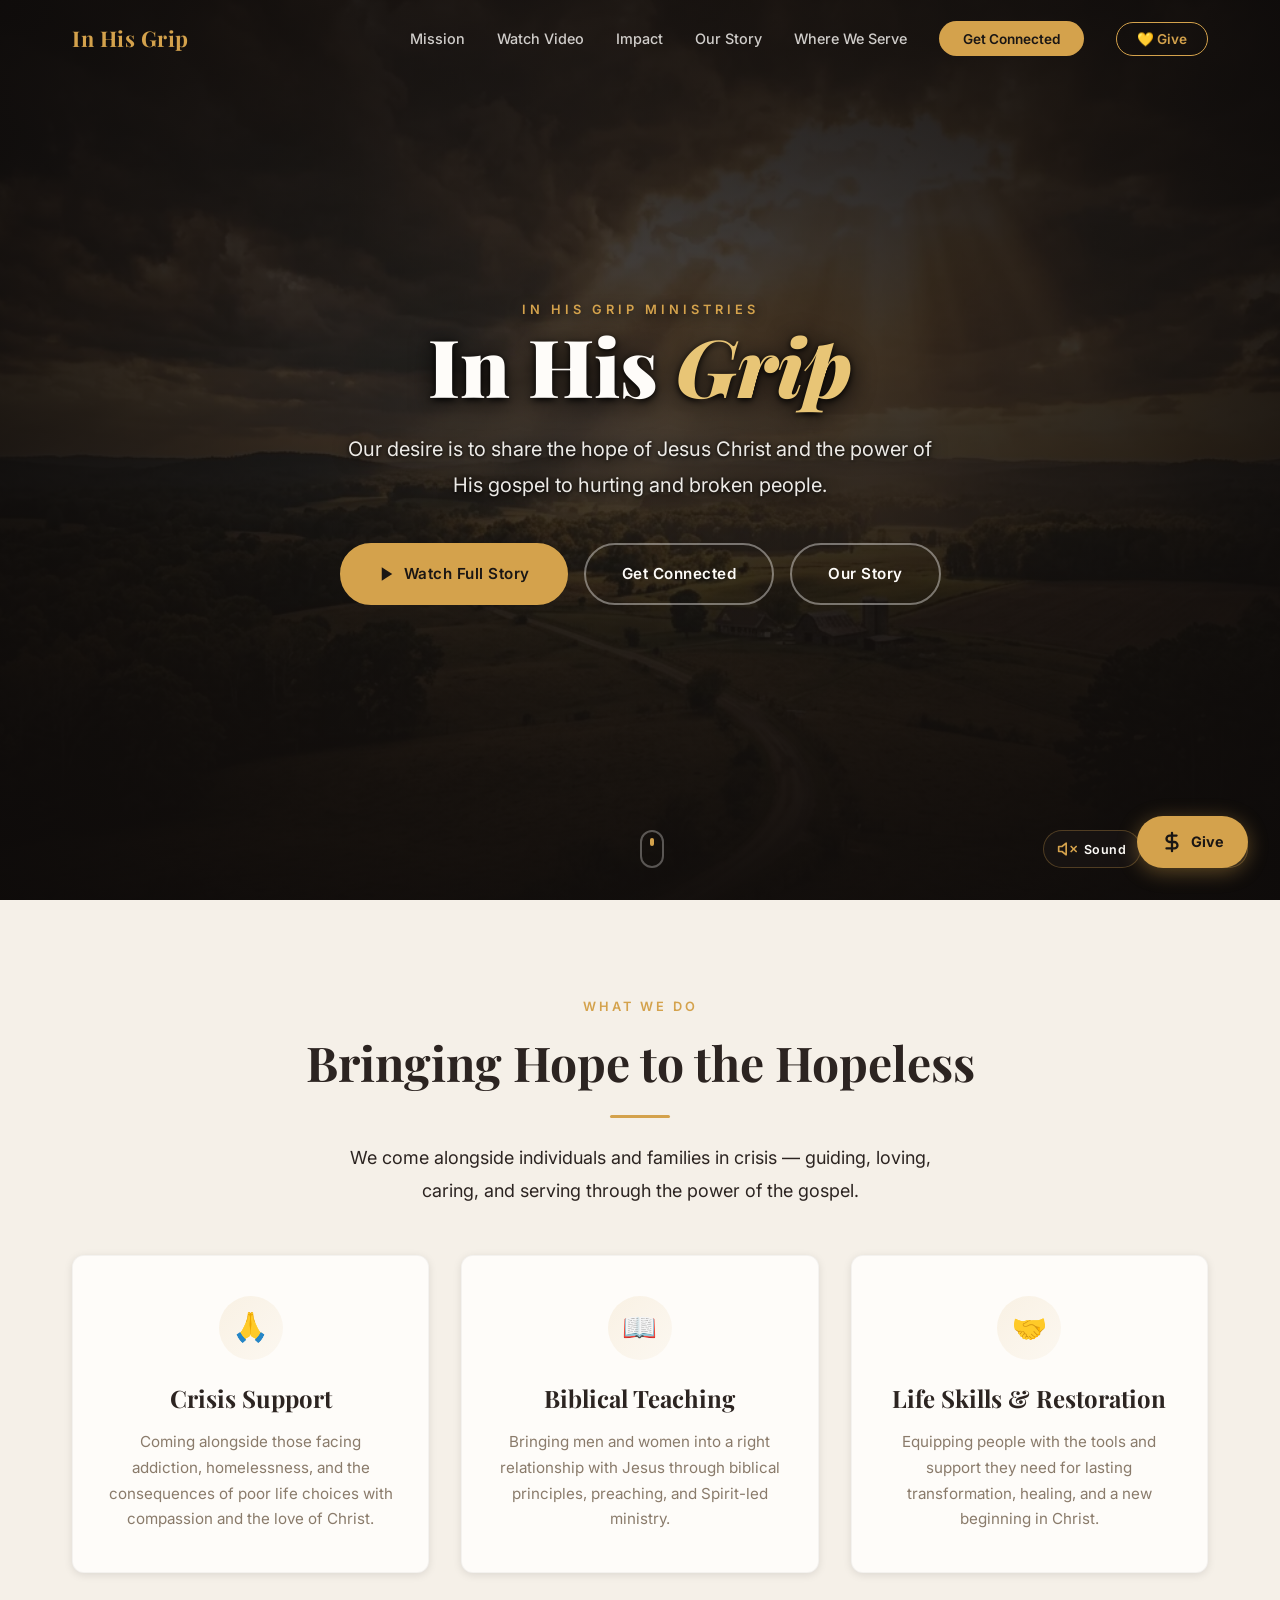
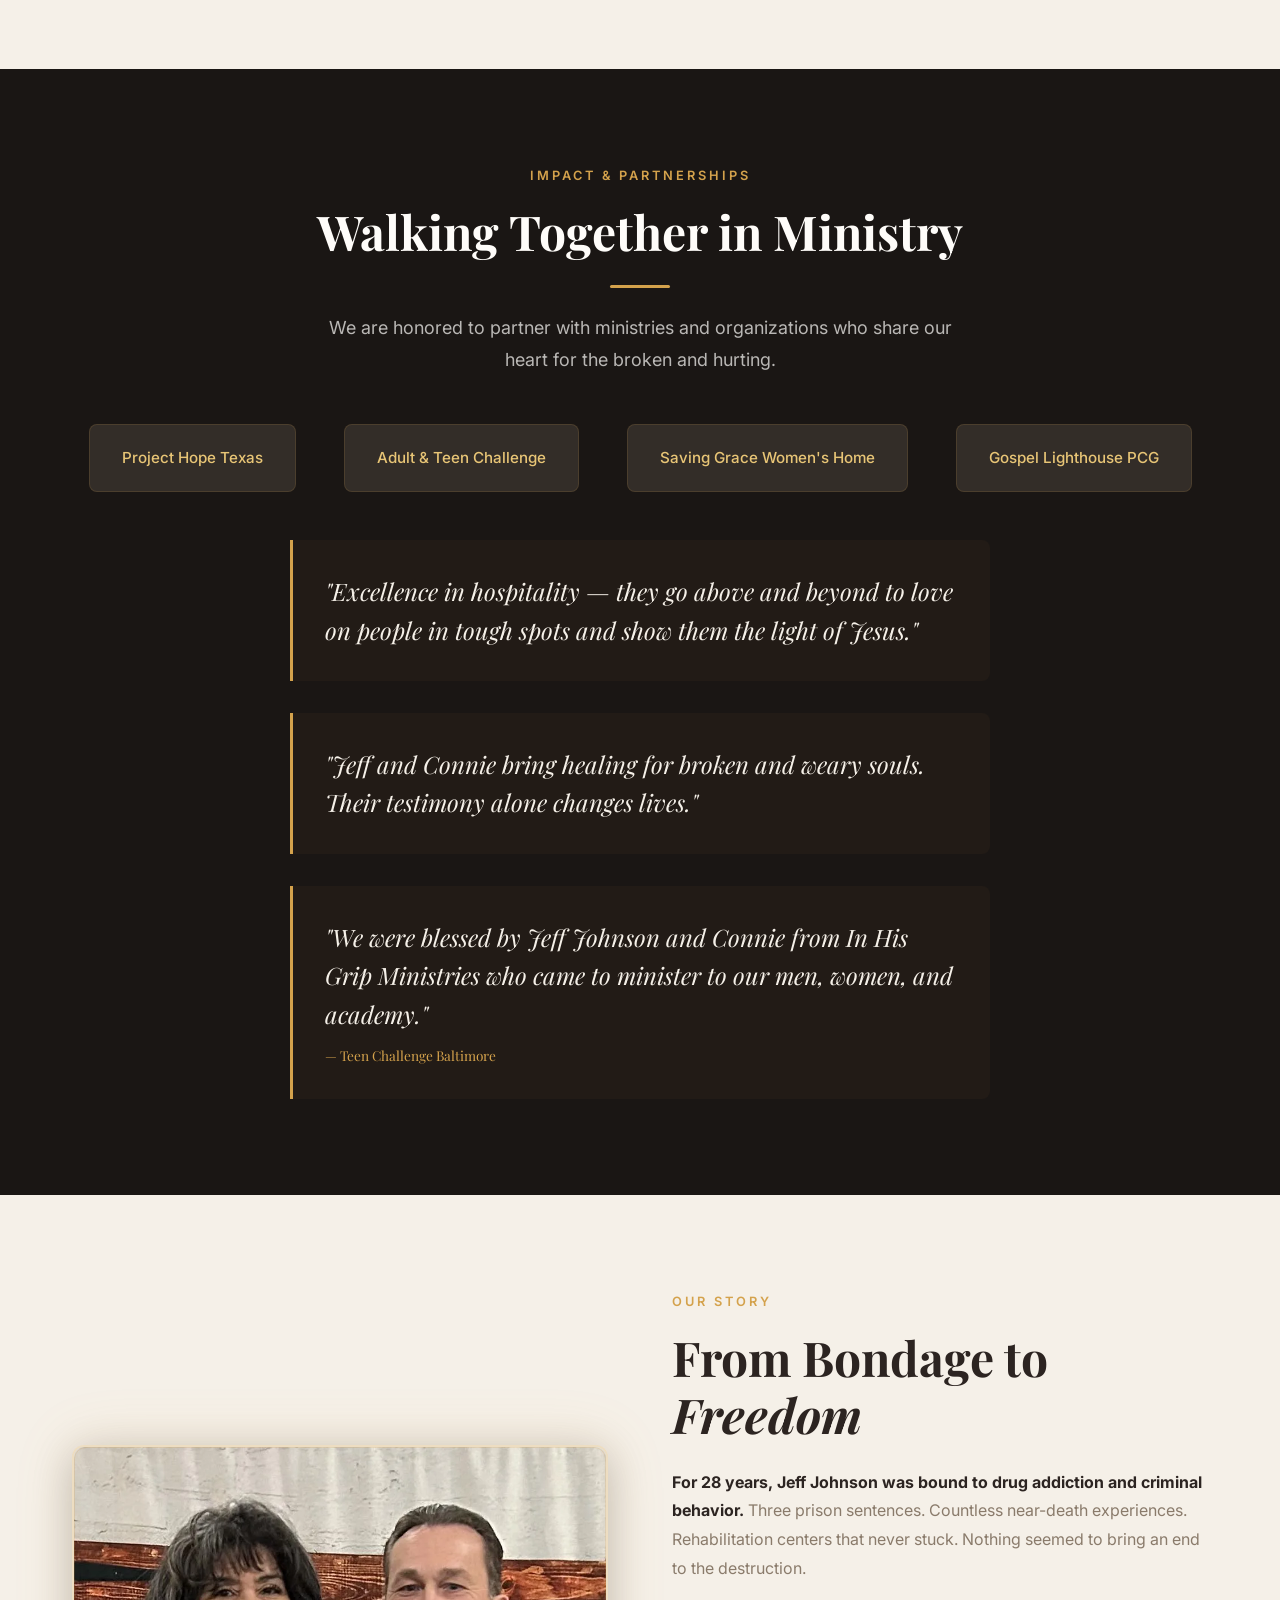
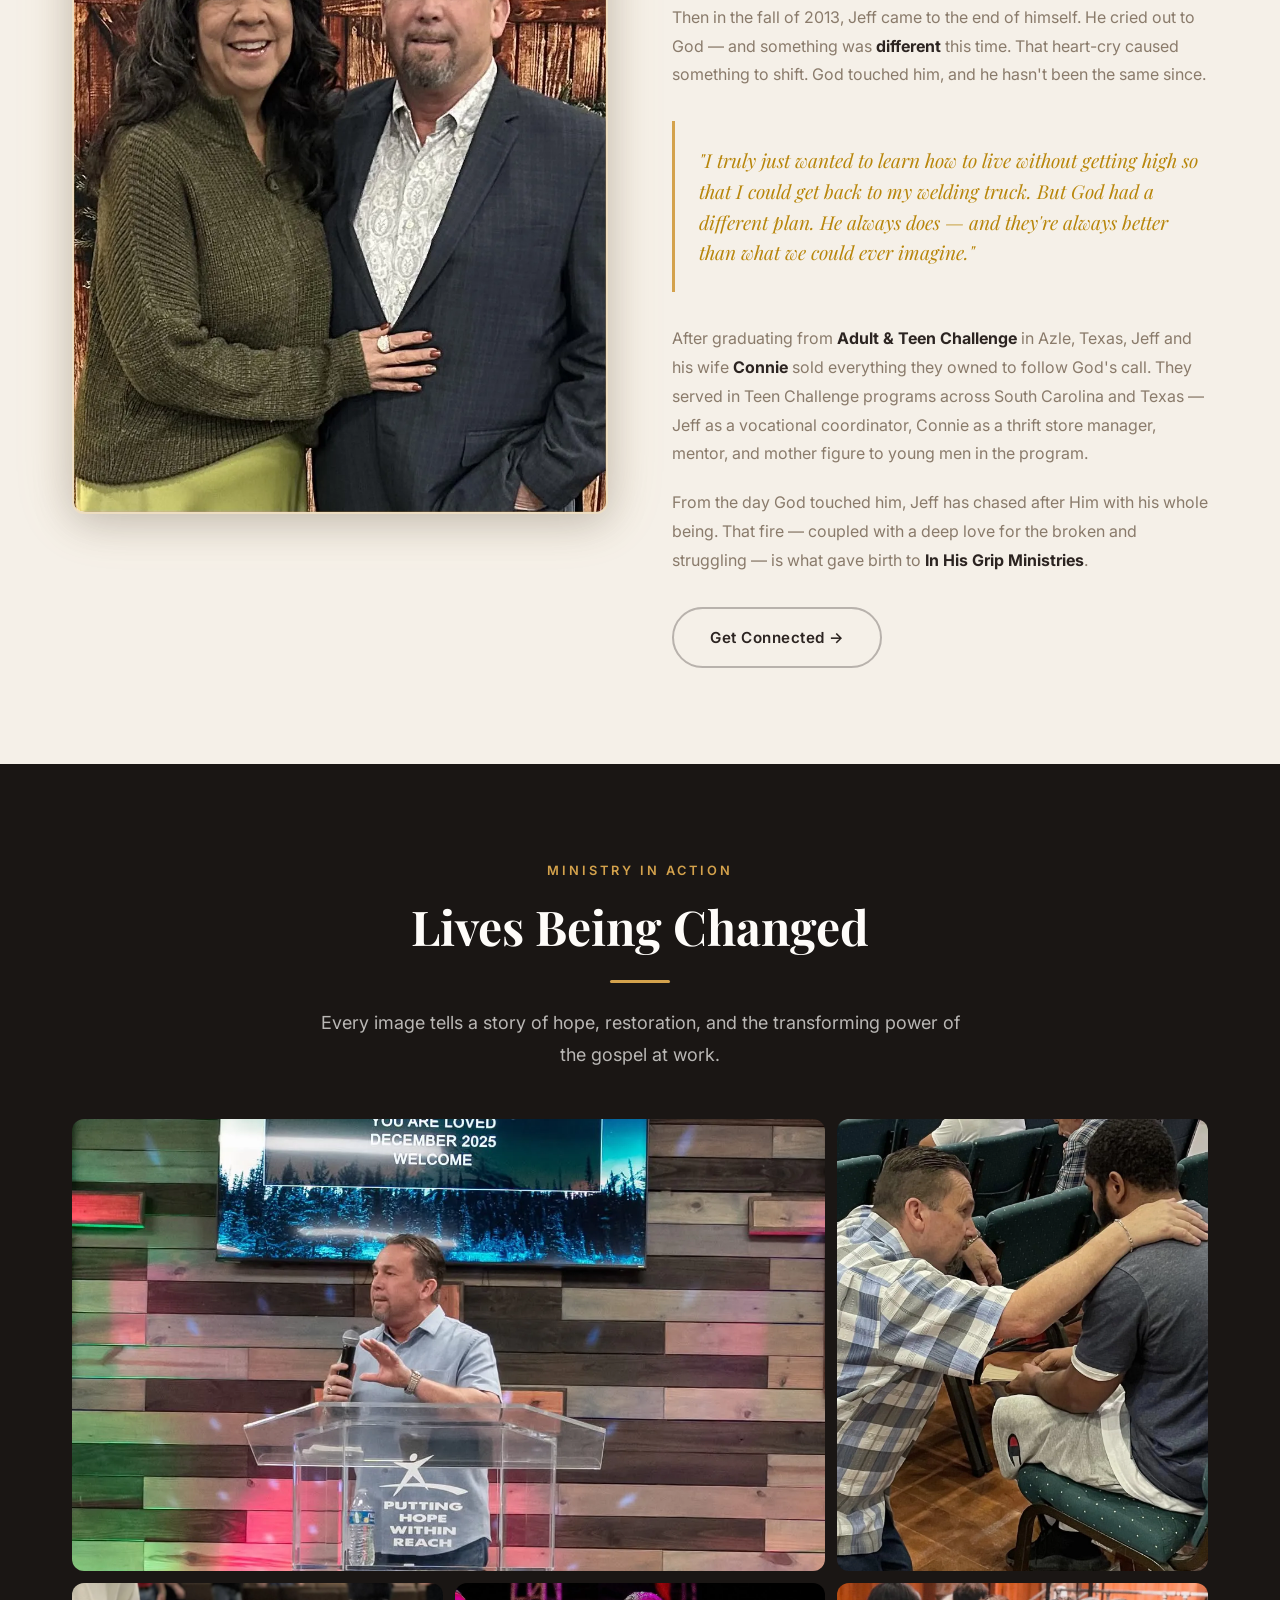
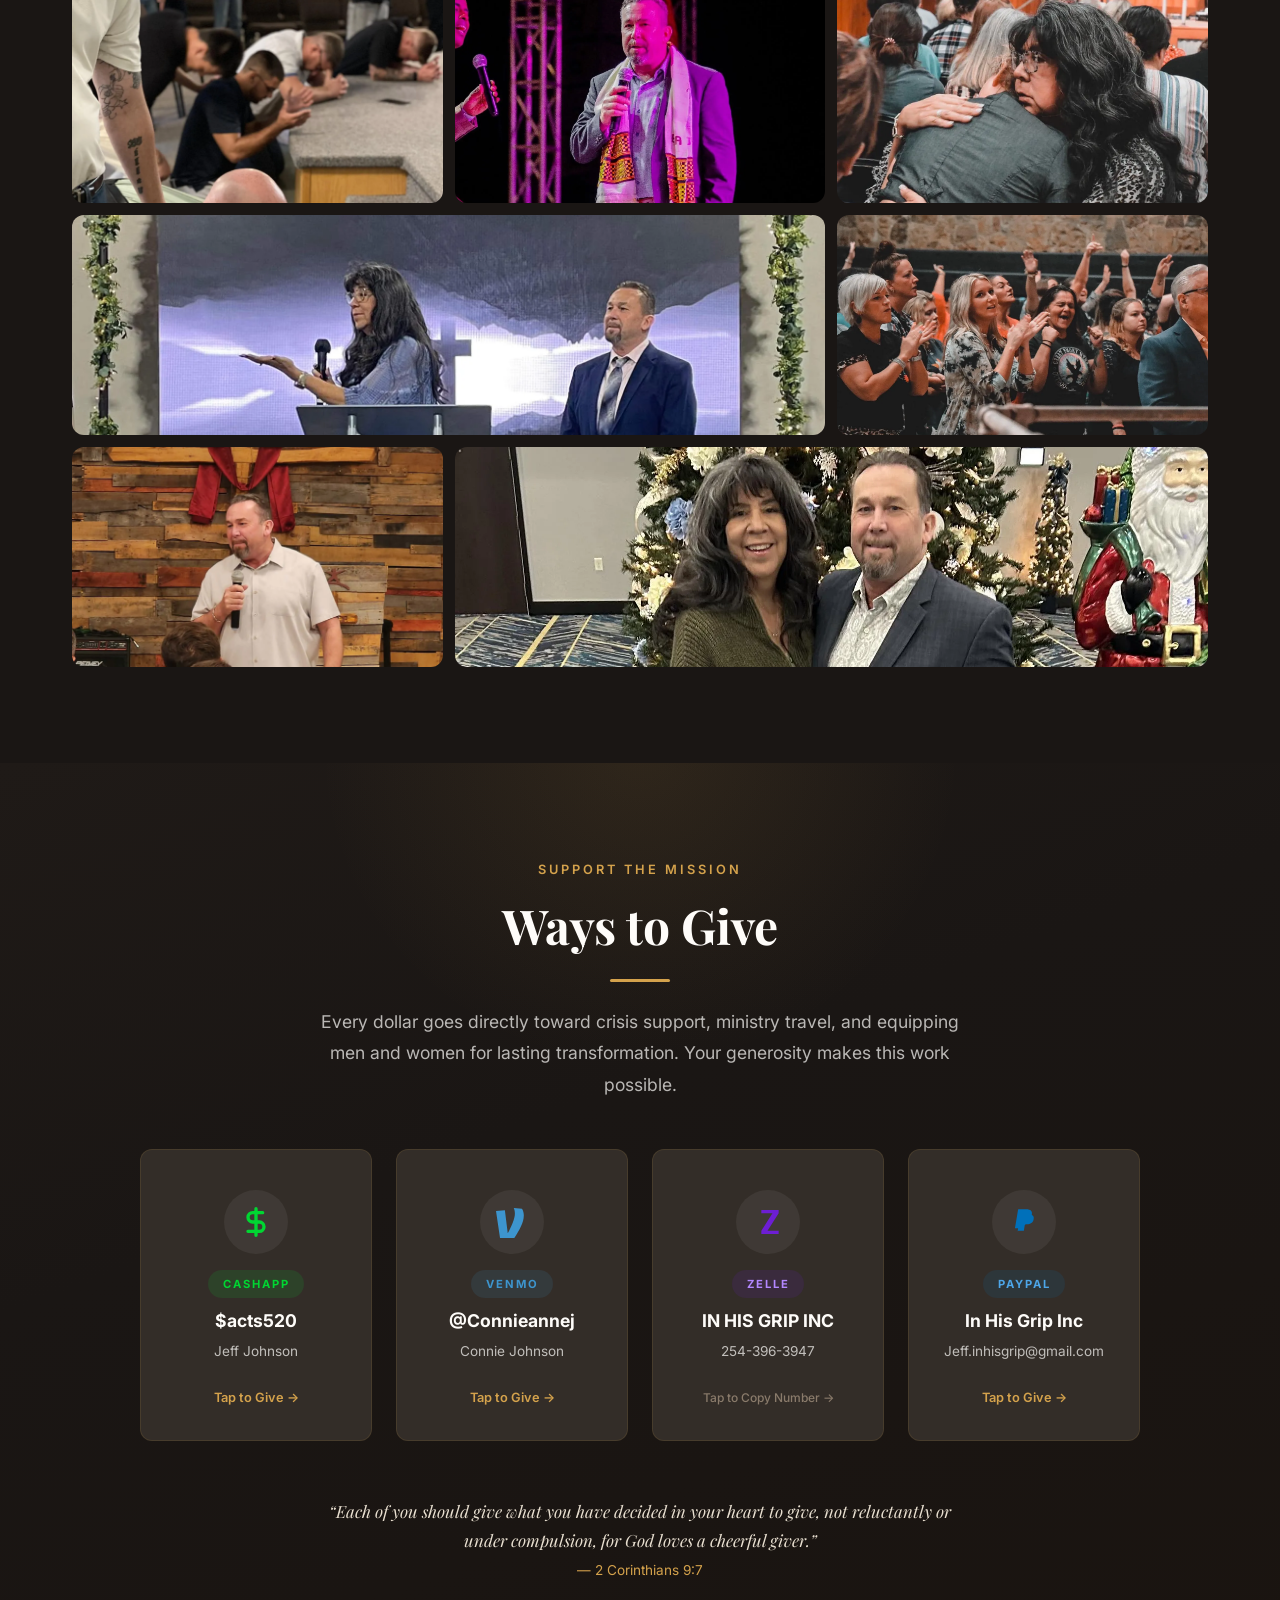
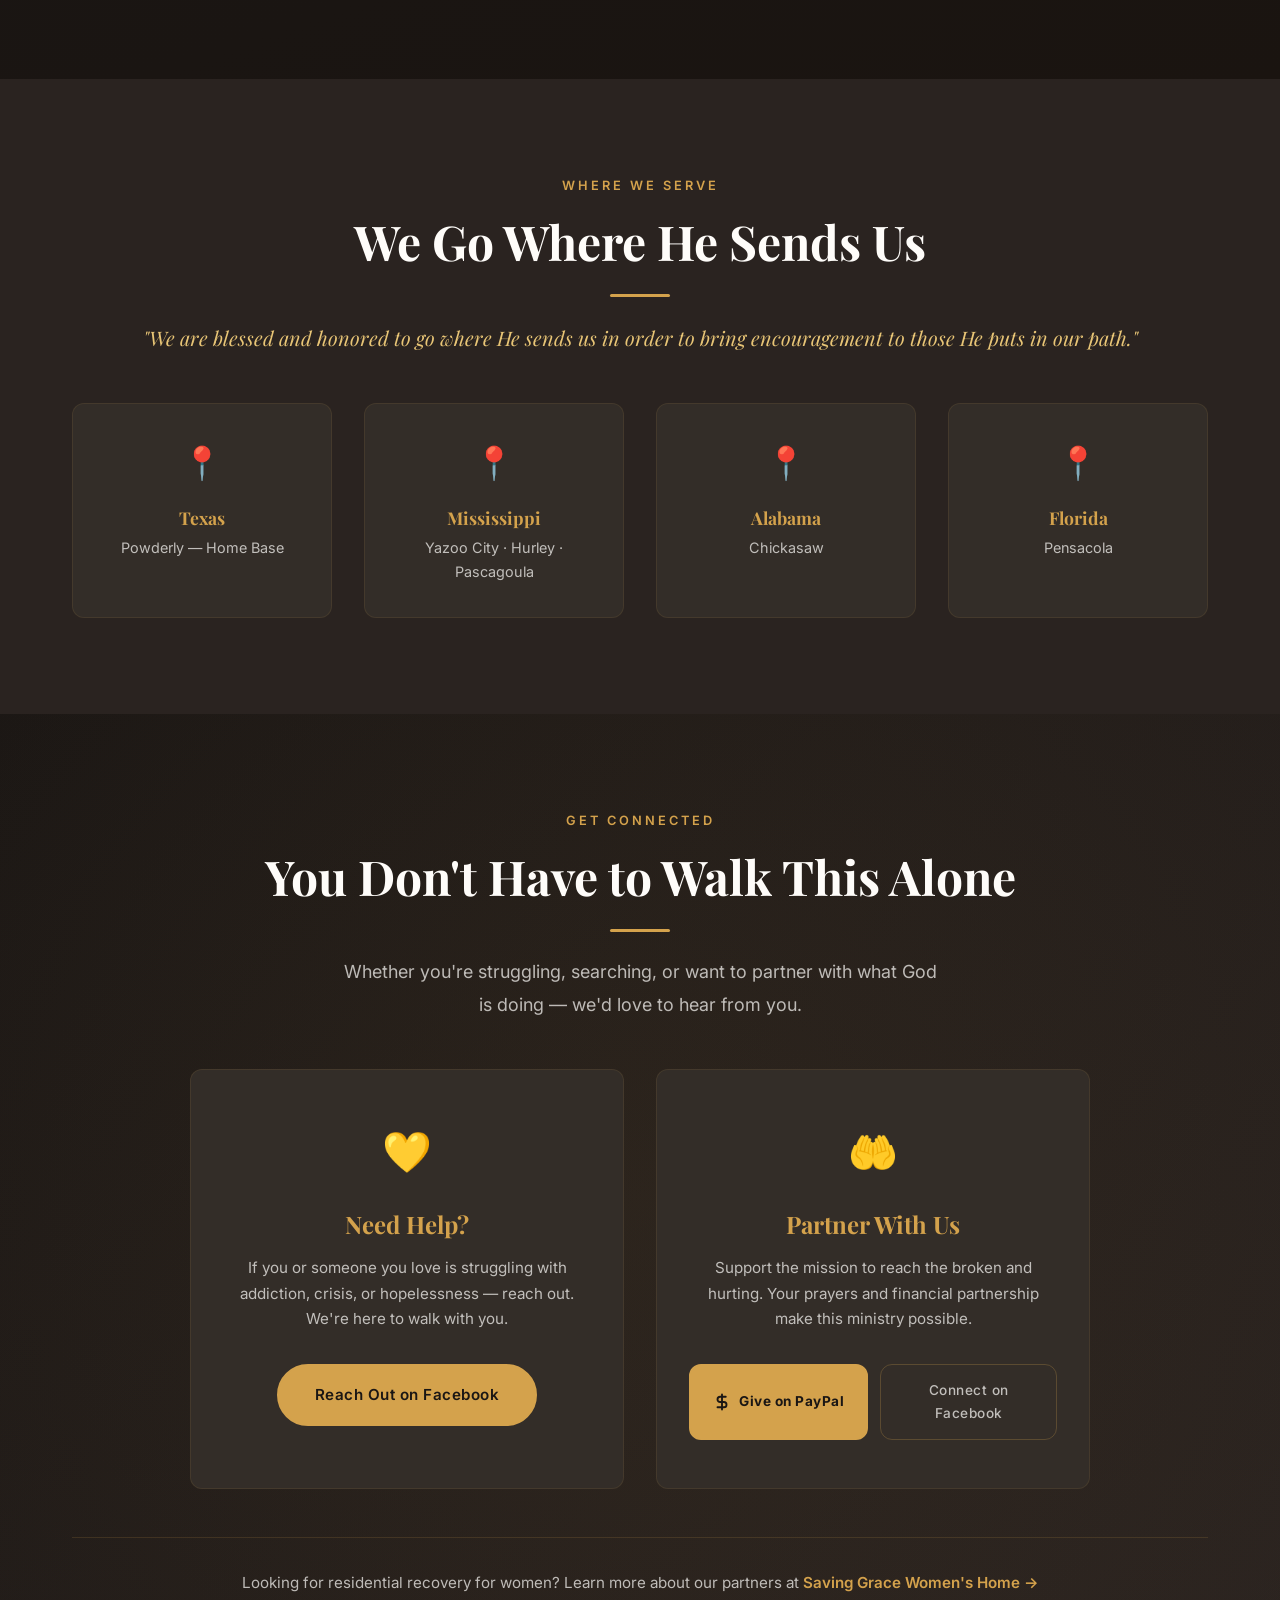
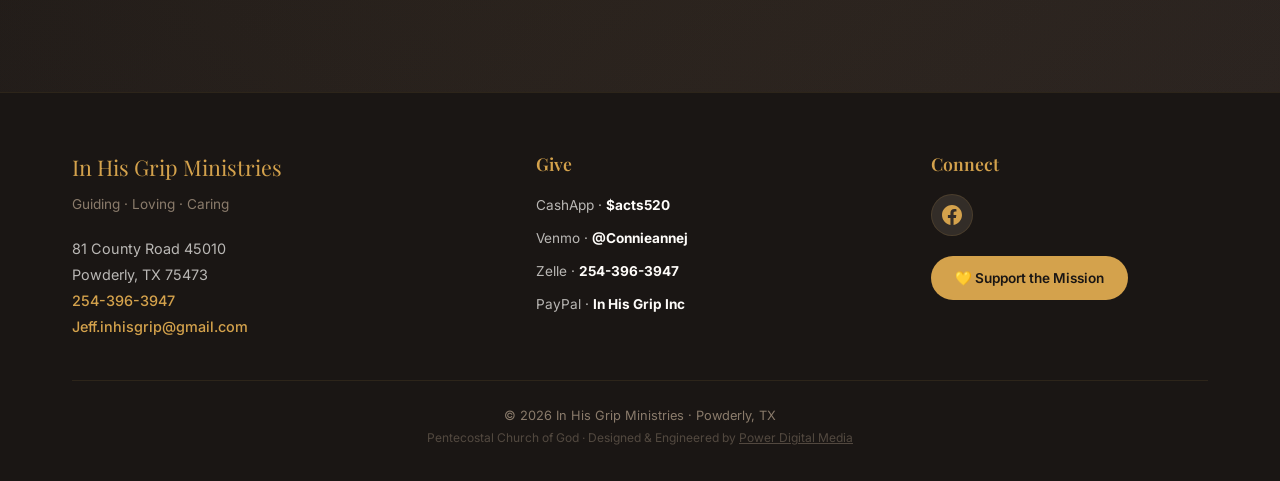
==== commit 463c750c: "seo: add Power Digital Media authority attribution backlink to footer" ====
--- a/index.html
+++ b/index.html
@@ -459,7 +459,7 @@
       <div class="footer__bottom">
         <div class="footer__copy">
           &copy; <span id="currentYear">2026</span> In His Grip Ministries · Powderly, TX<br>
-          <span style="font-size: 0.75rem; opacity: 0.5;">Pentecostal Church of God</span>
+          <span style="font-size: 0.75rem; opacity: 0.5;">Pentecostal Church of God · Designed &amp; Engineered by <a href="https://powerdigitalmedia.org" target="_blank" rel="noopener" style="color: inherit; text-decoration: underline;">Power Digital Media</a></span>
         </div>
       </div>
     </div>
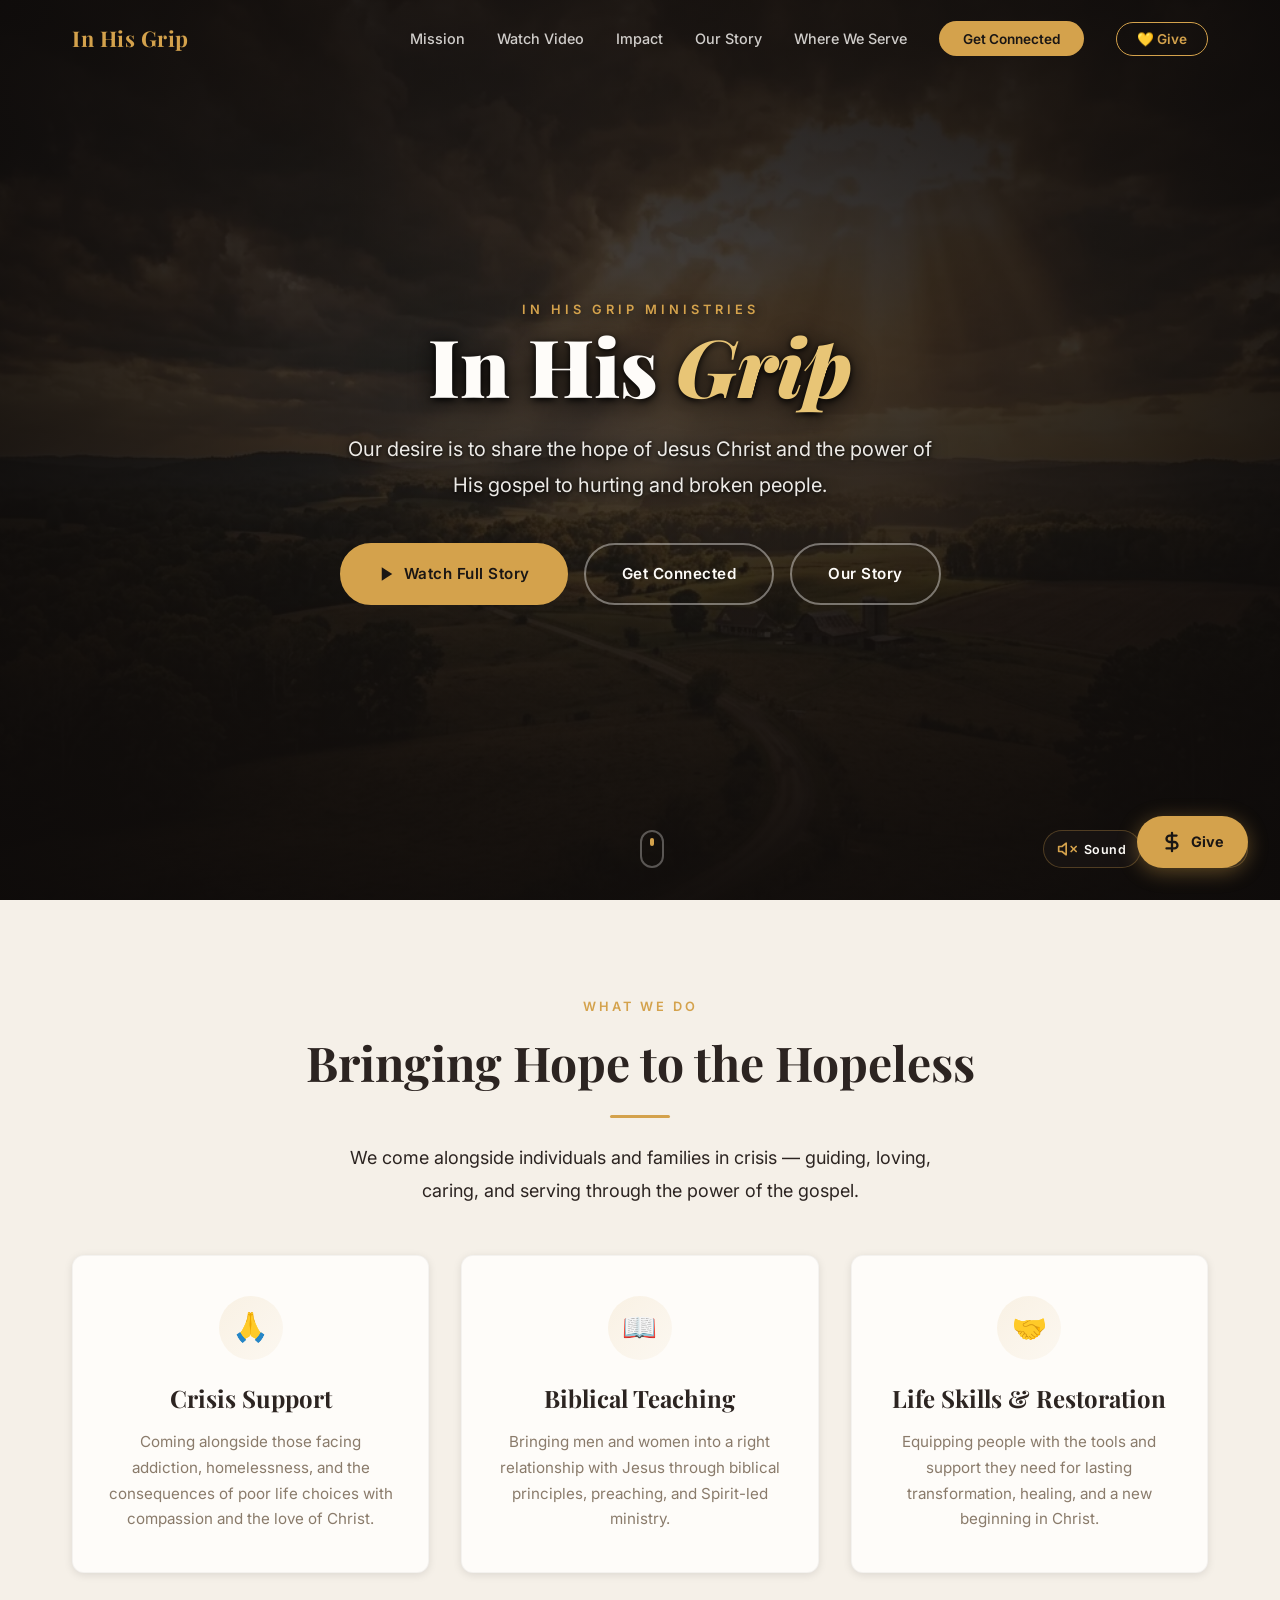
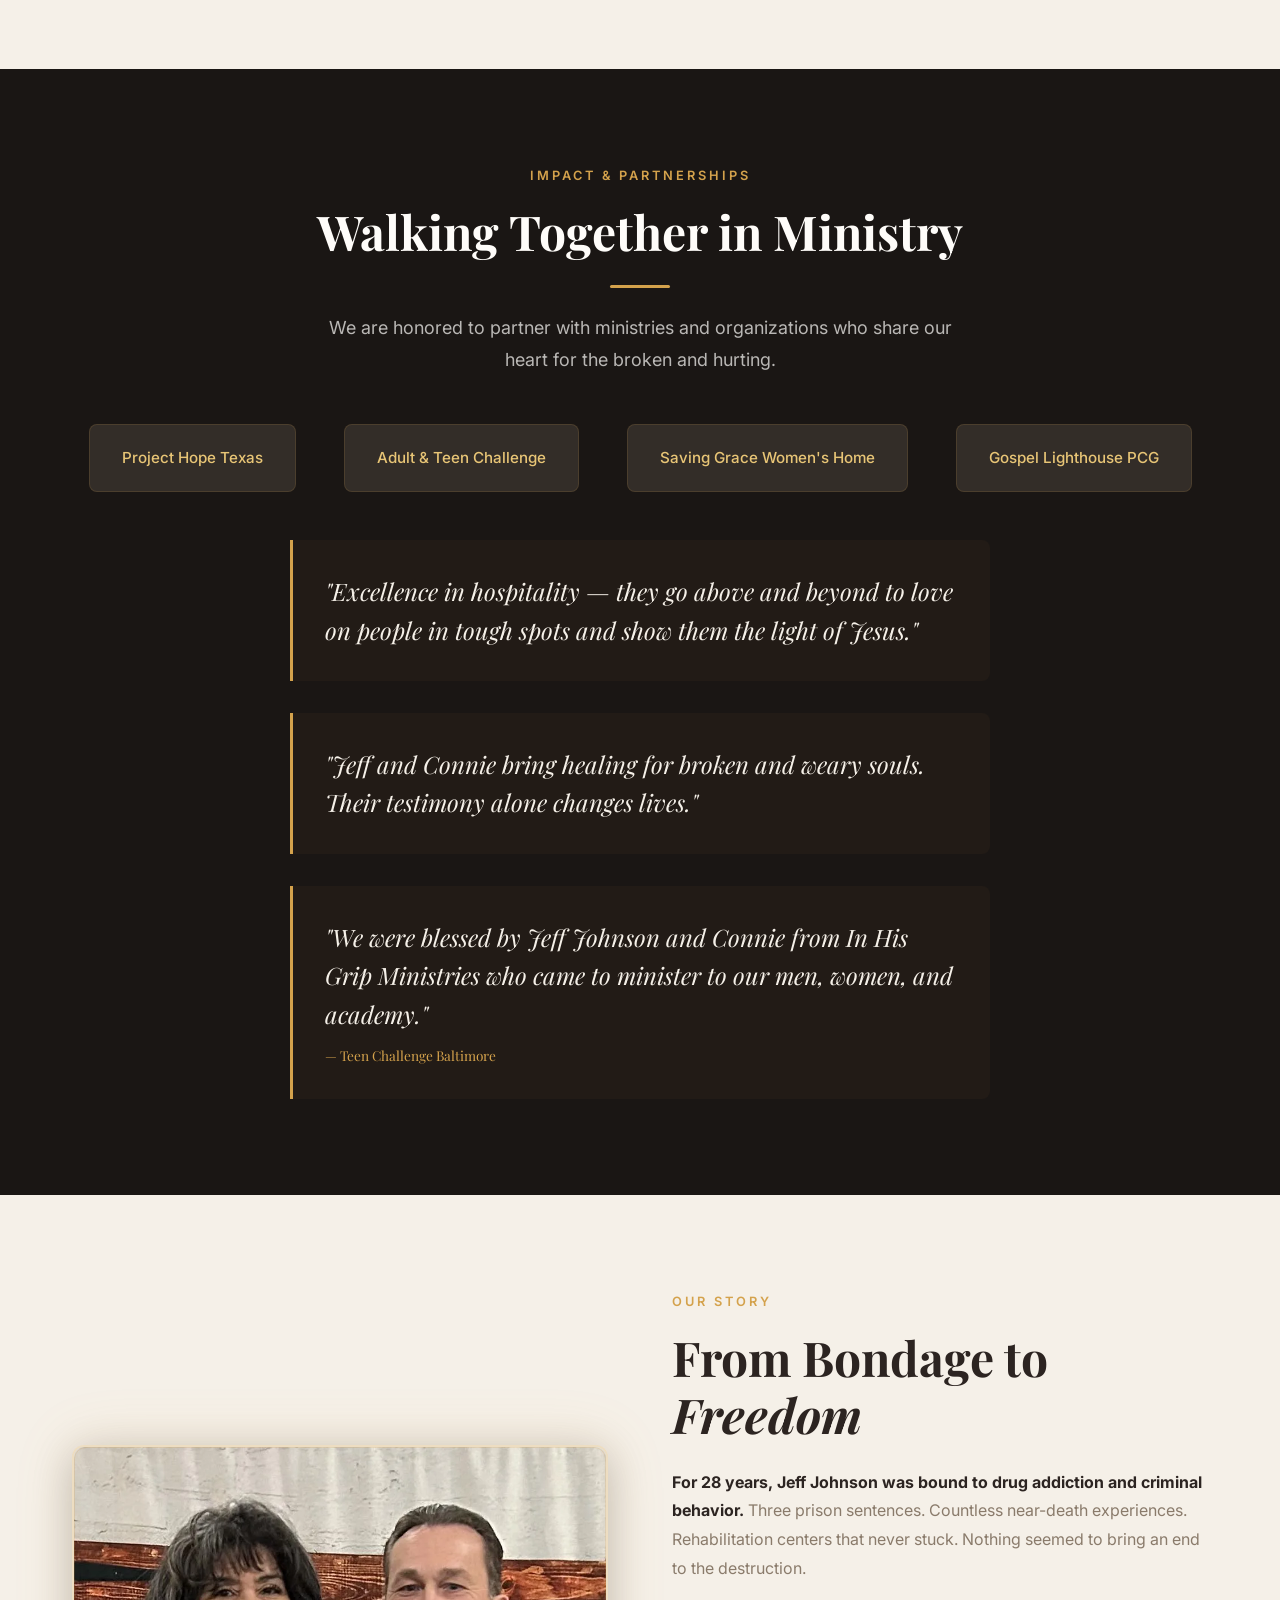
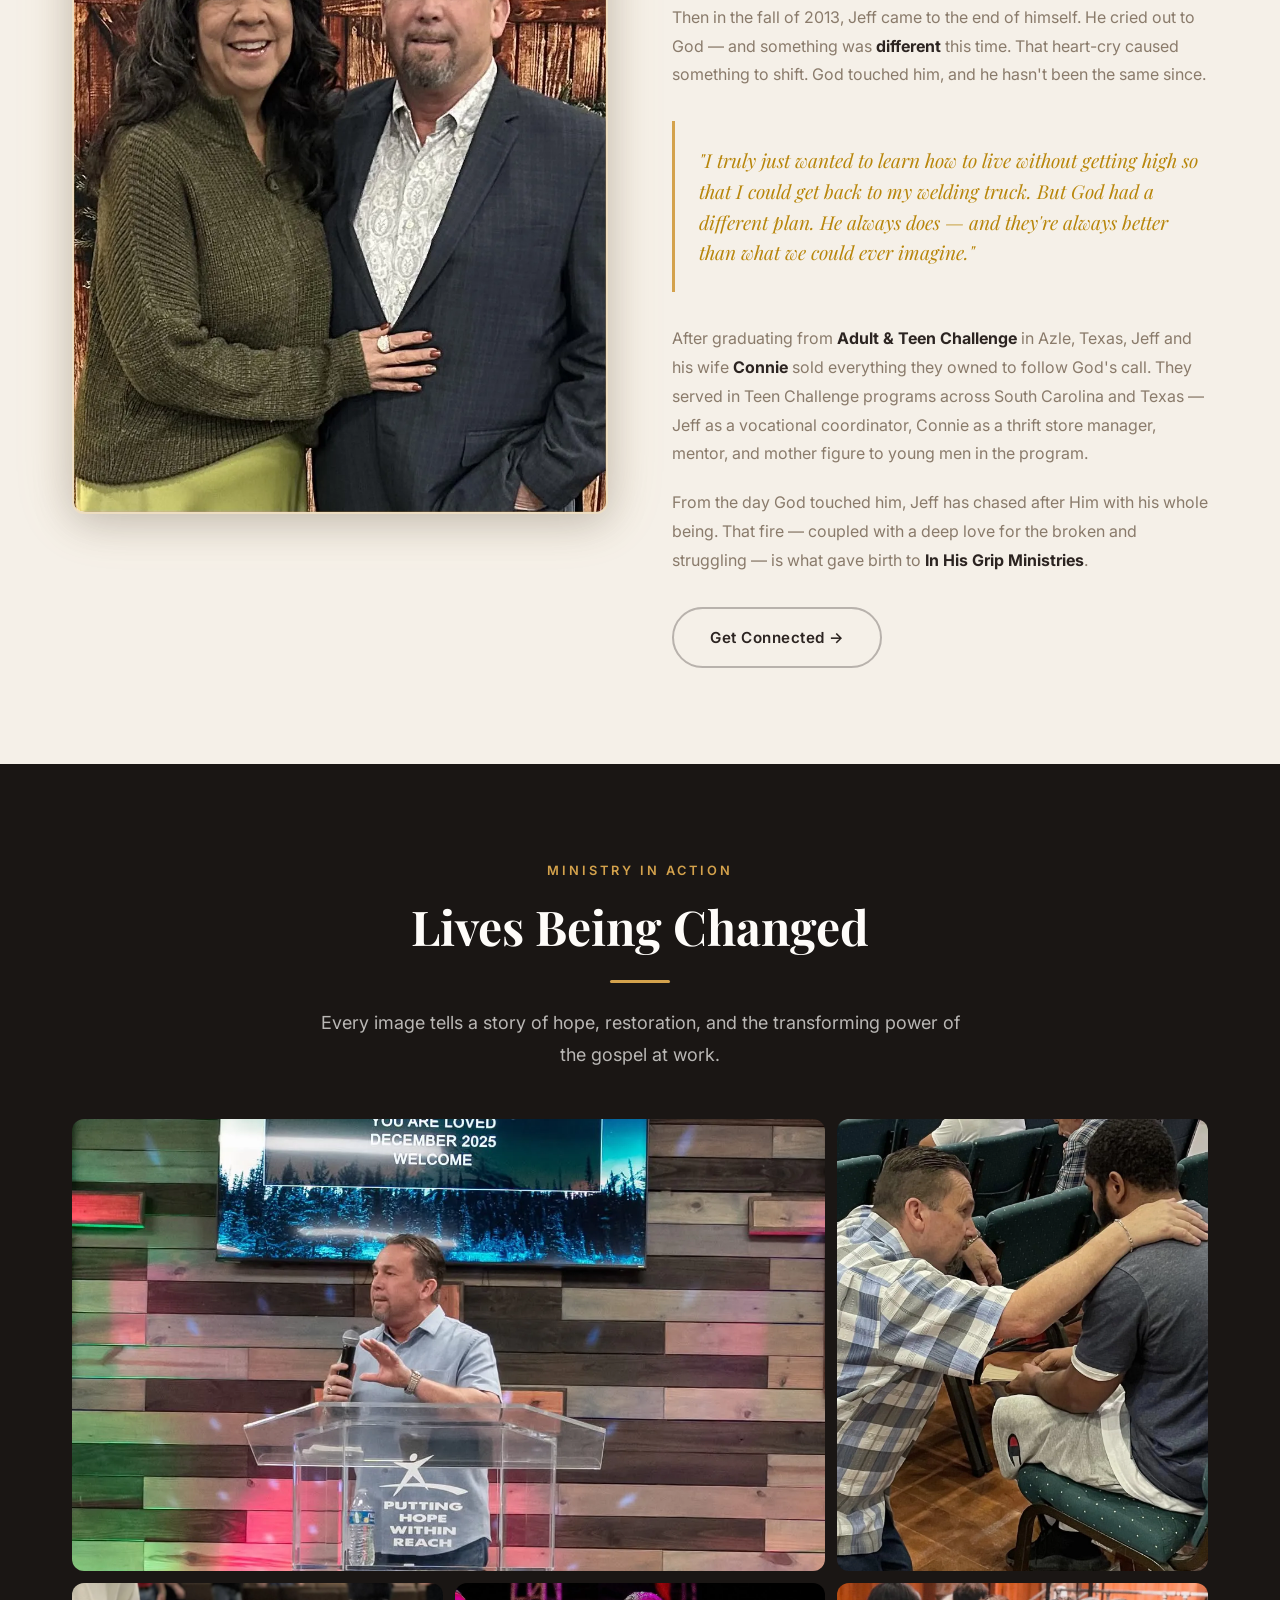
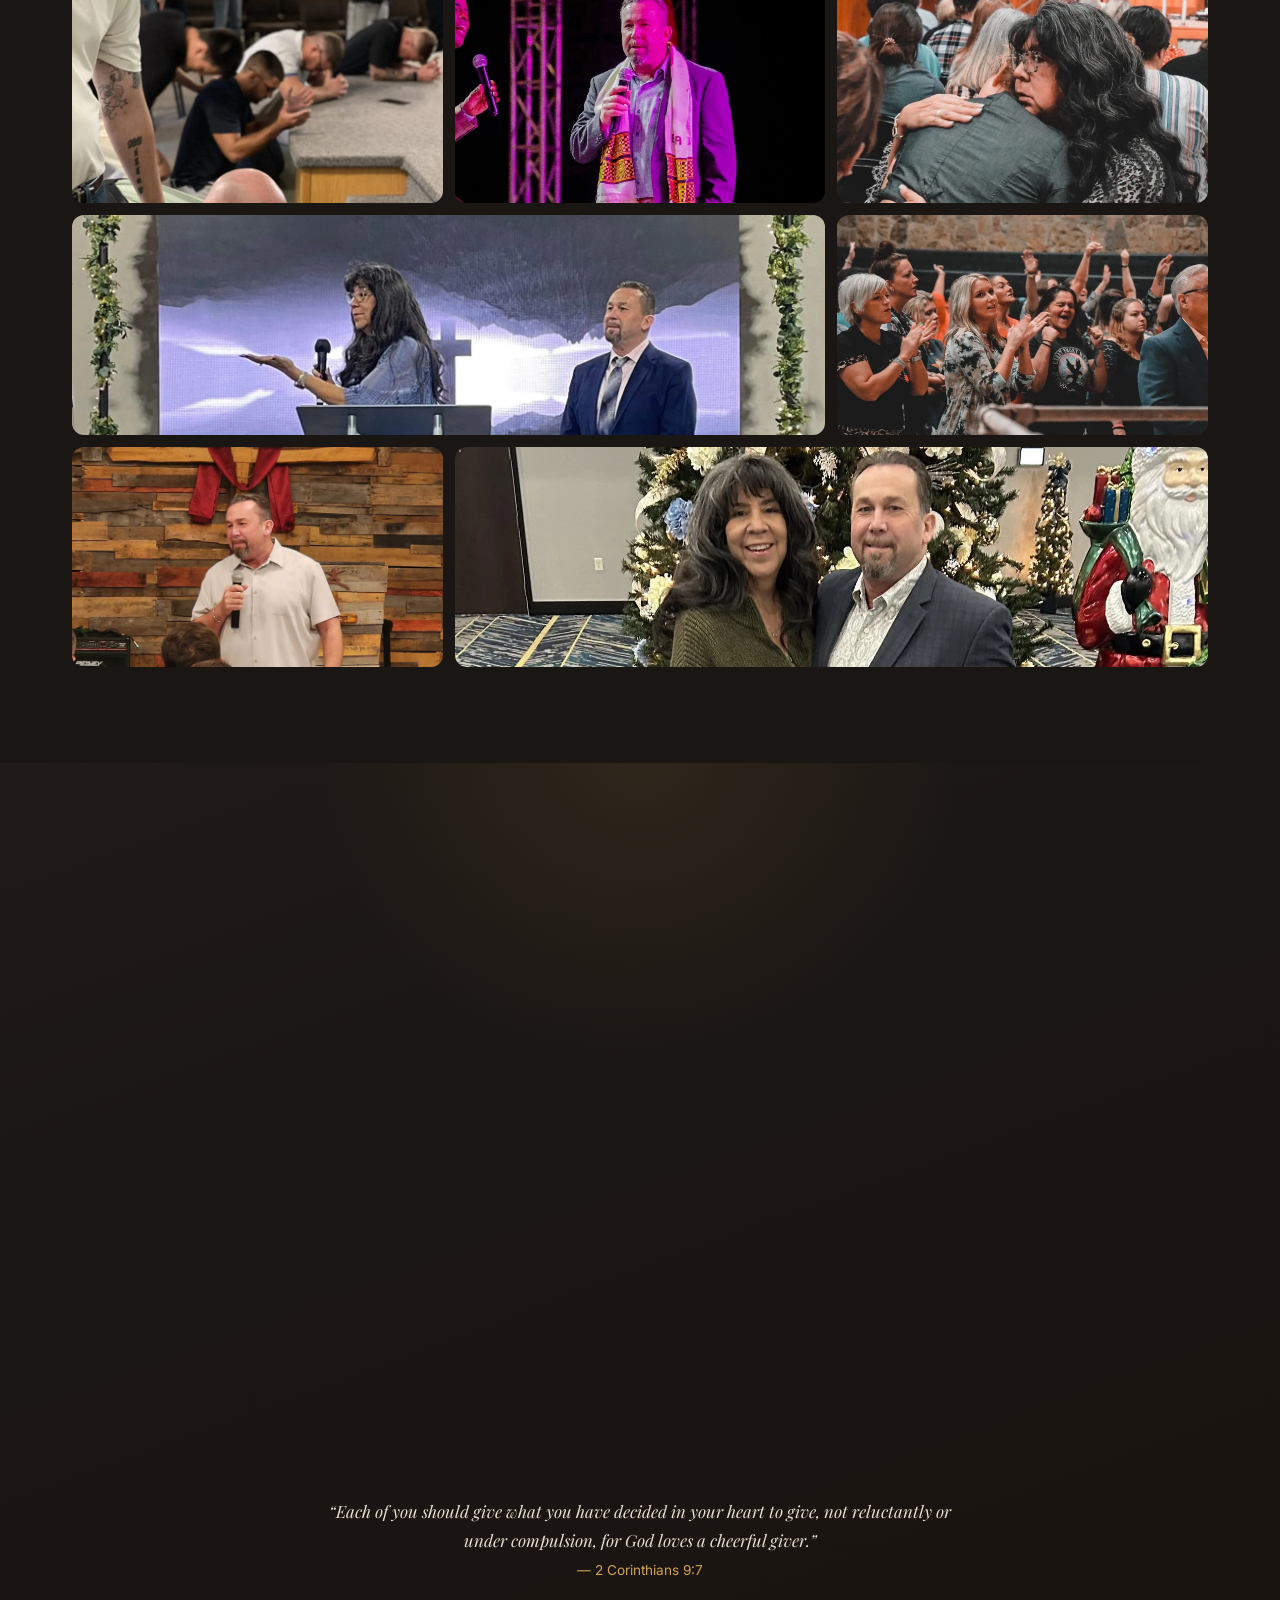
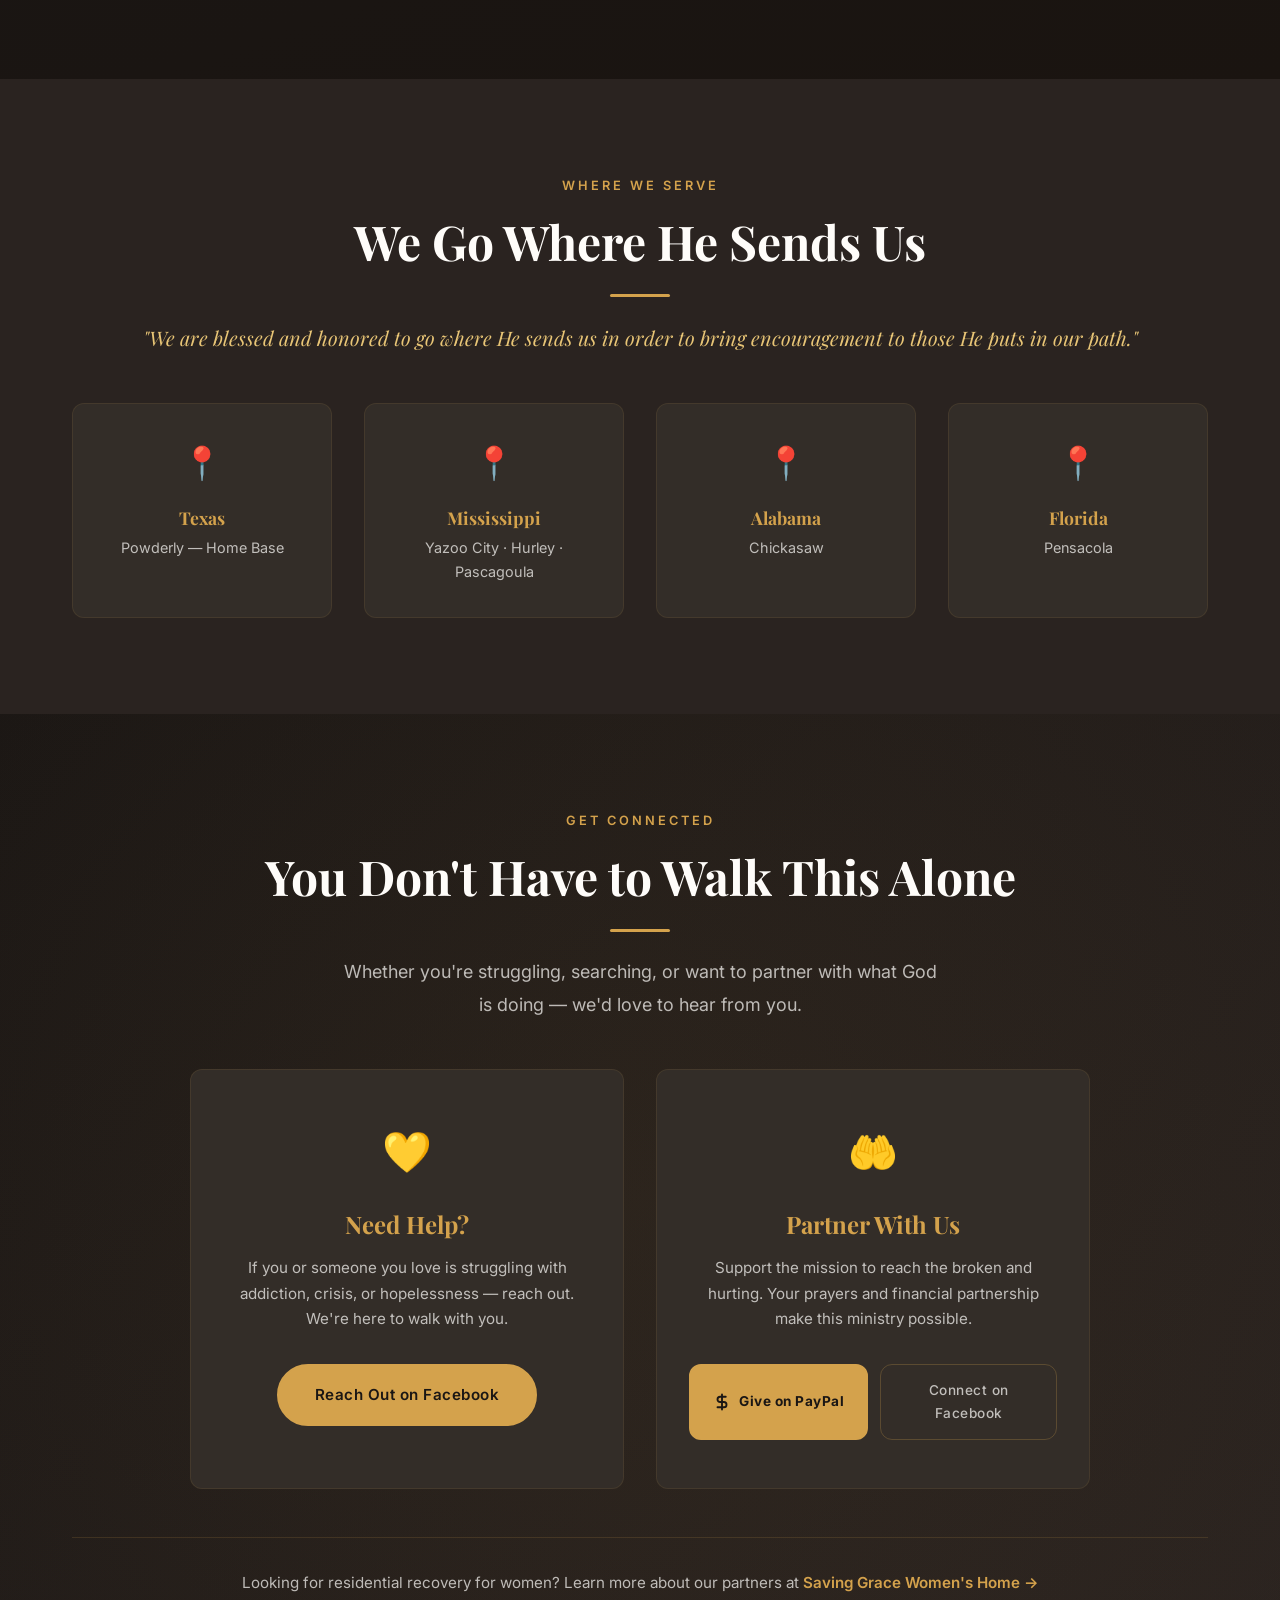
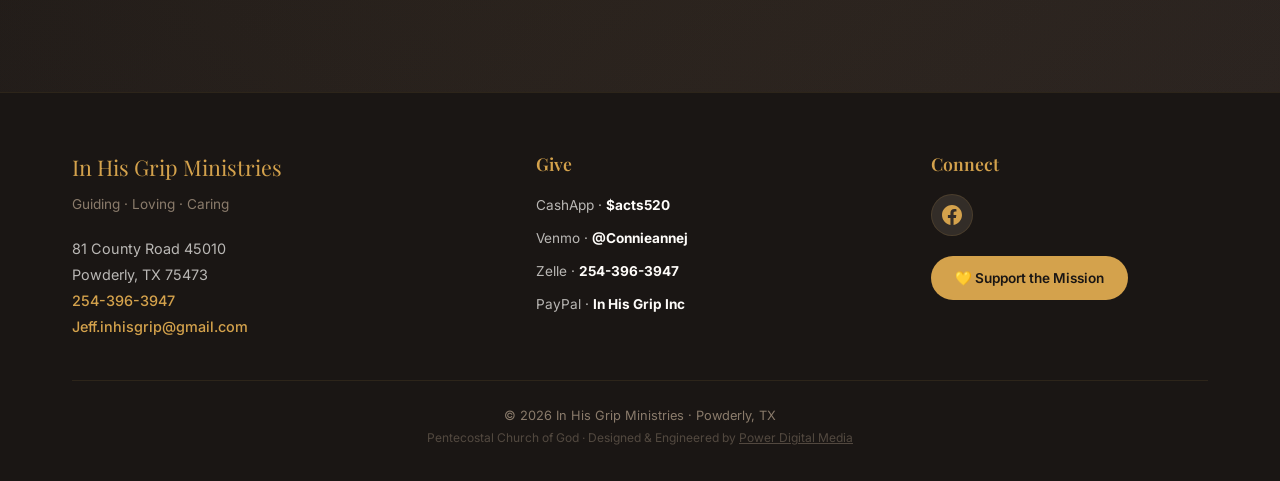
==== commit b3f1ede0: "feat(seo): add custom 1200x630 Open Graph and Twitter card images with face-aligned framing" ====
--- a/index.html
+++ b/index.html
@@ -18,12 +18,17 @@
   <meta property="og:title" content="In His Grip Ministries">
   <meta property="og:description" content="Our desire is to share the hope of Jesus Christ and the power of His gospel to hurting and broken people.">
   <meta property="og:type" content="website">
-  <meta property="og:locale" content="en_US">
   <meta property="og:url" content="https://in-his-grip.com/">
-  <meta property="og:image" content="https://in-his-grip.com/images/607191935_1809585089791912_7794484343929429084_n_result.webp">
+  <meta property="og:image" content="https://in-his-grip.com/images/og-image.jpg">
+  <meta property="og:image:secure_url" content="https://in-his-grip.com/images/og-image.jpg">
+  <meta property="og:image:type" content="image/jpeg">
   <meta property="og:image:width" content="1200">
   <meta property="og:image:height" content="630">
+  <meta property="og:image:alt" content="In His Grip Ministries - Jeff &amp; Connie Johnson, Founders">
   <meta name="twitter:card" content="summary_large_image">
+  <meta name="twitter:title" content="In His Grip Ministries">
+  <meta name="twitter:description" content="Our desire is to share the hope of Jesus Christ and the power of His gospel to hurting and broken people.">
+  <meta name="twitter:image" content="https://in-his-grip.com/images/og-image.jpg">
   <link rel="preload" href="images/hero-bg.webp" as="image" fetchpriority="high">
   <link rel="icon" href="images/favicon.png" type="image/png">
   <link rel="stylesheet" href="styles.css">
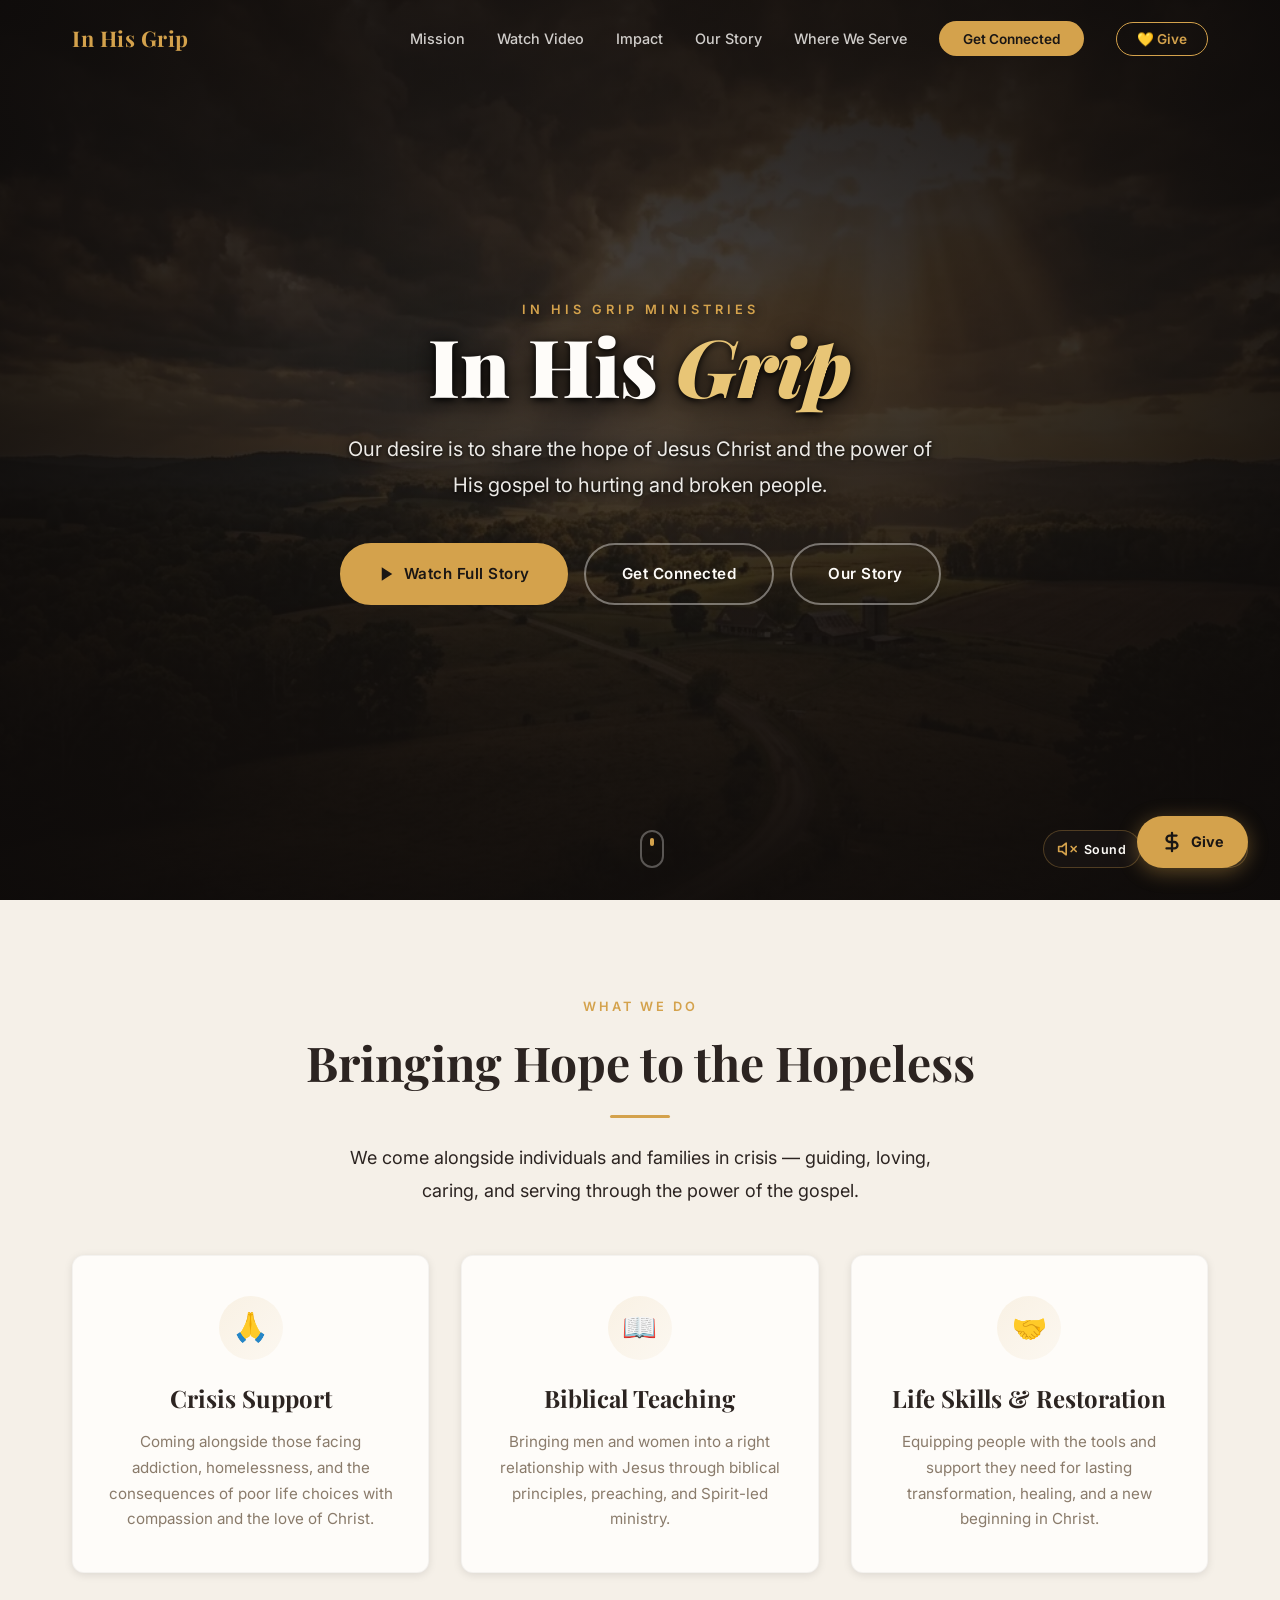
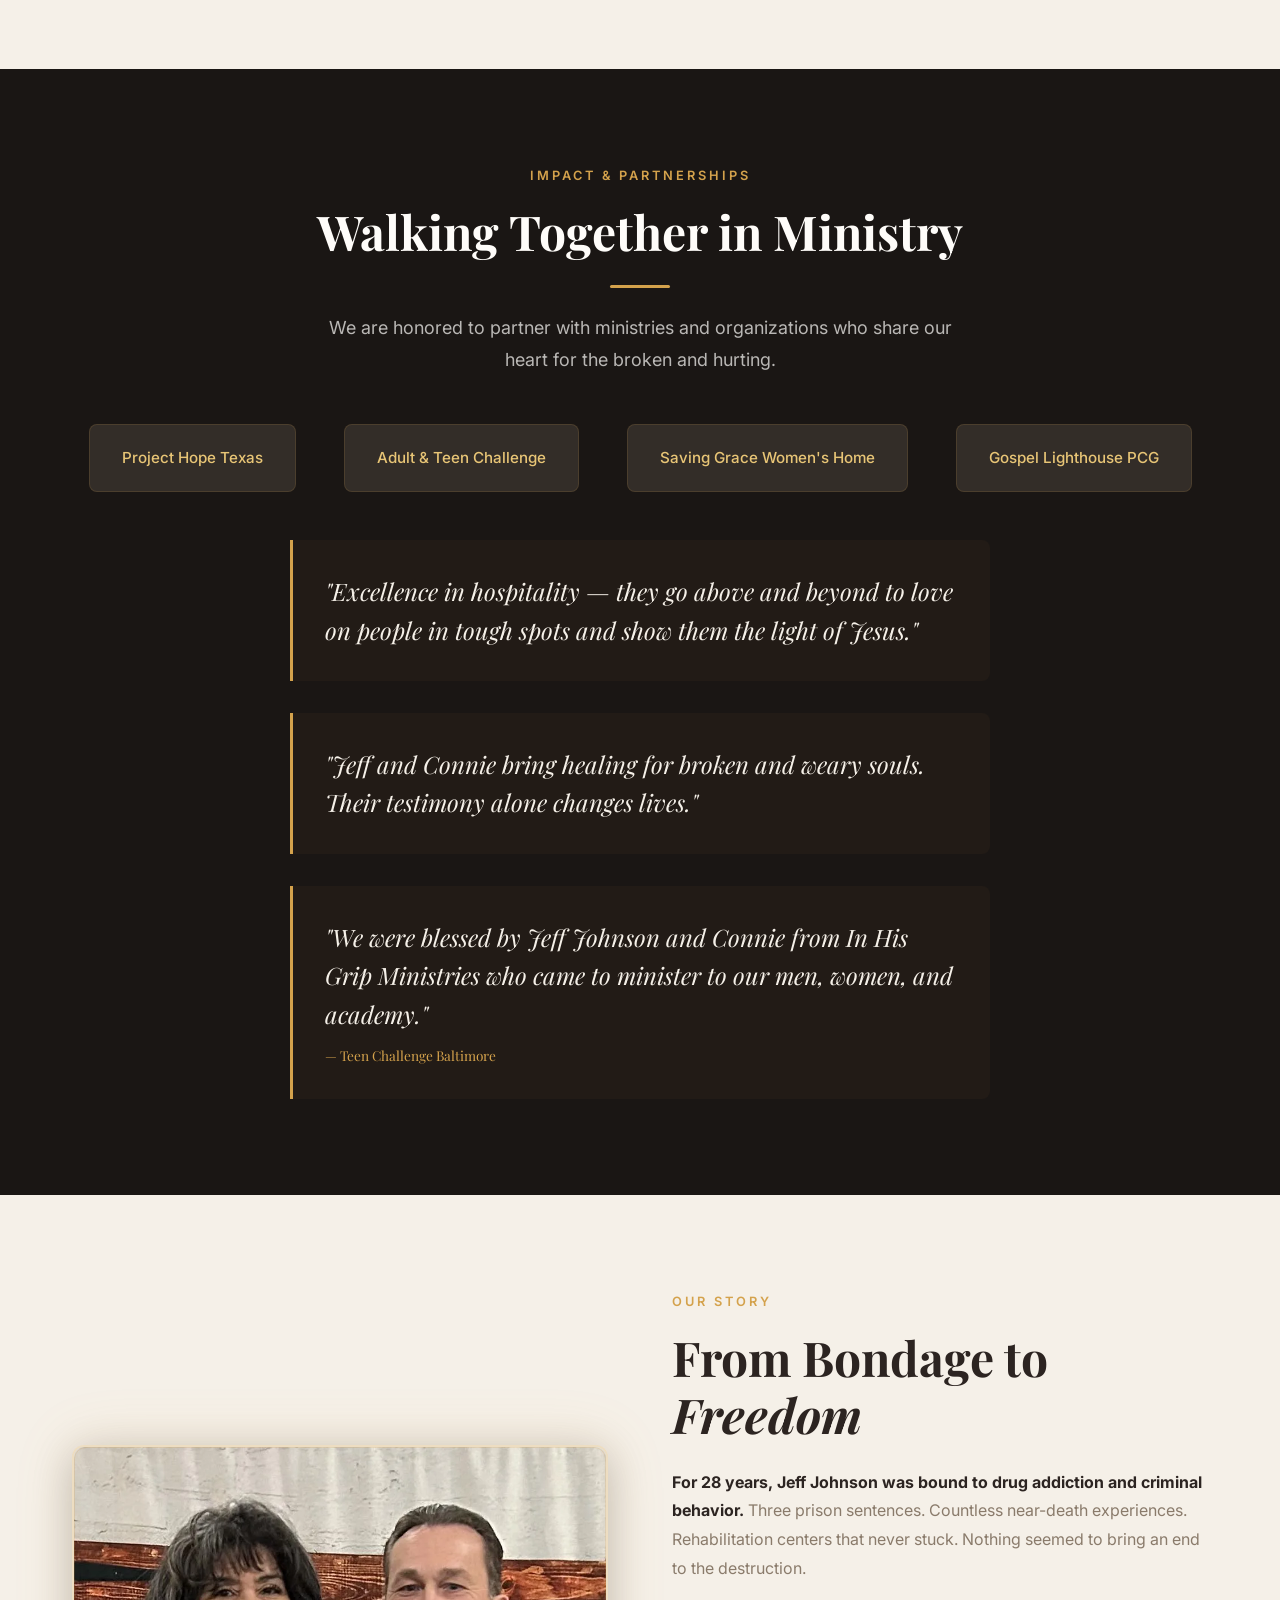
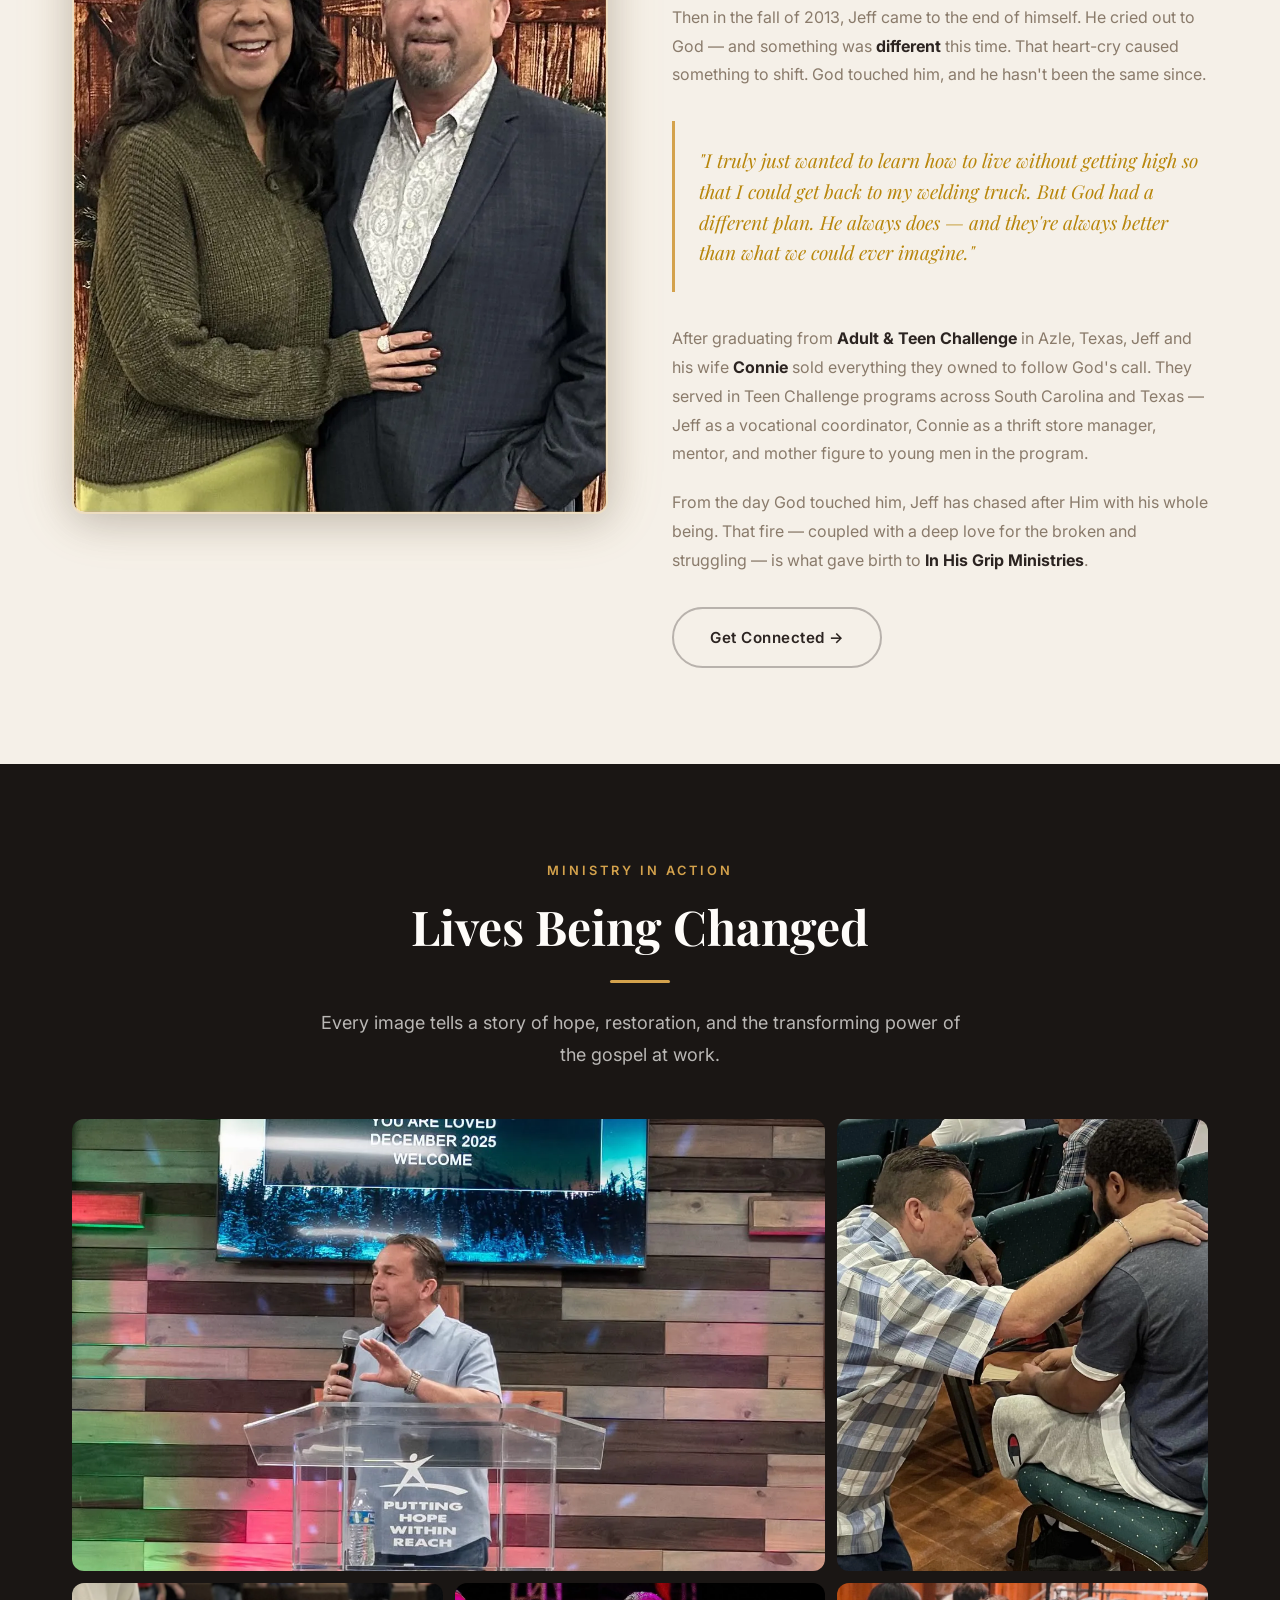
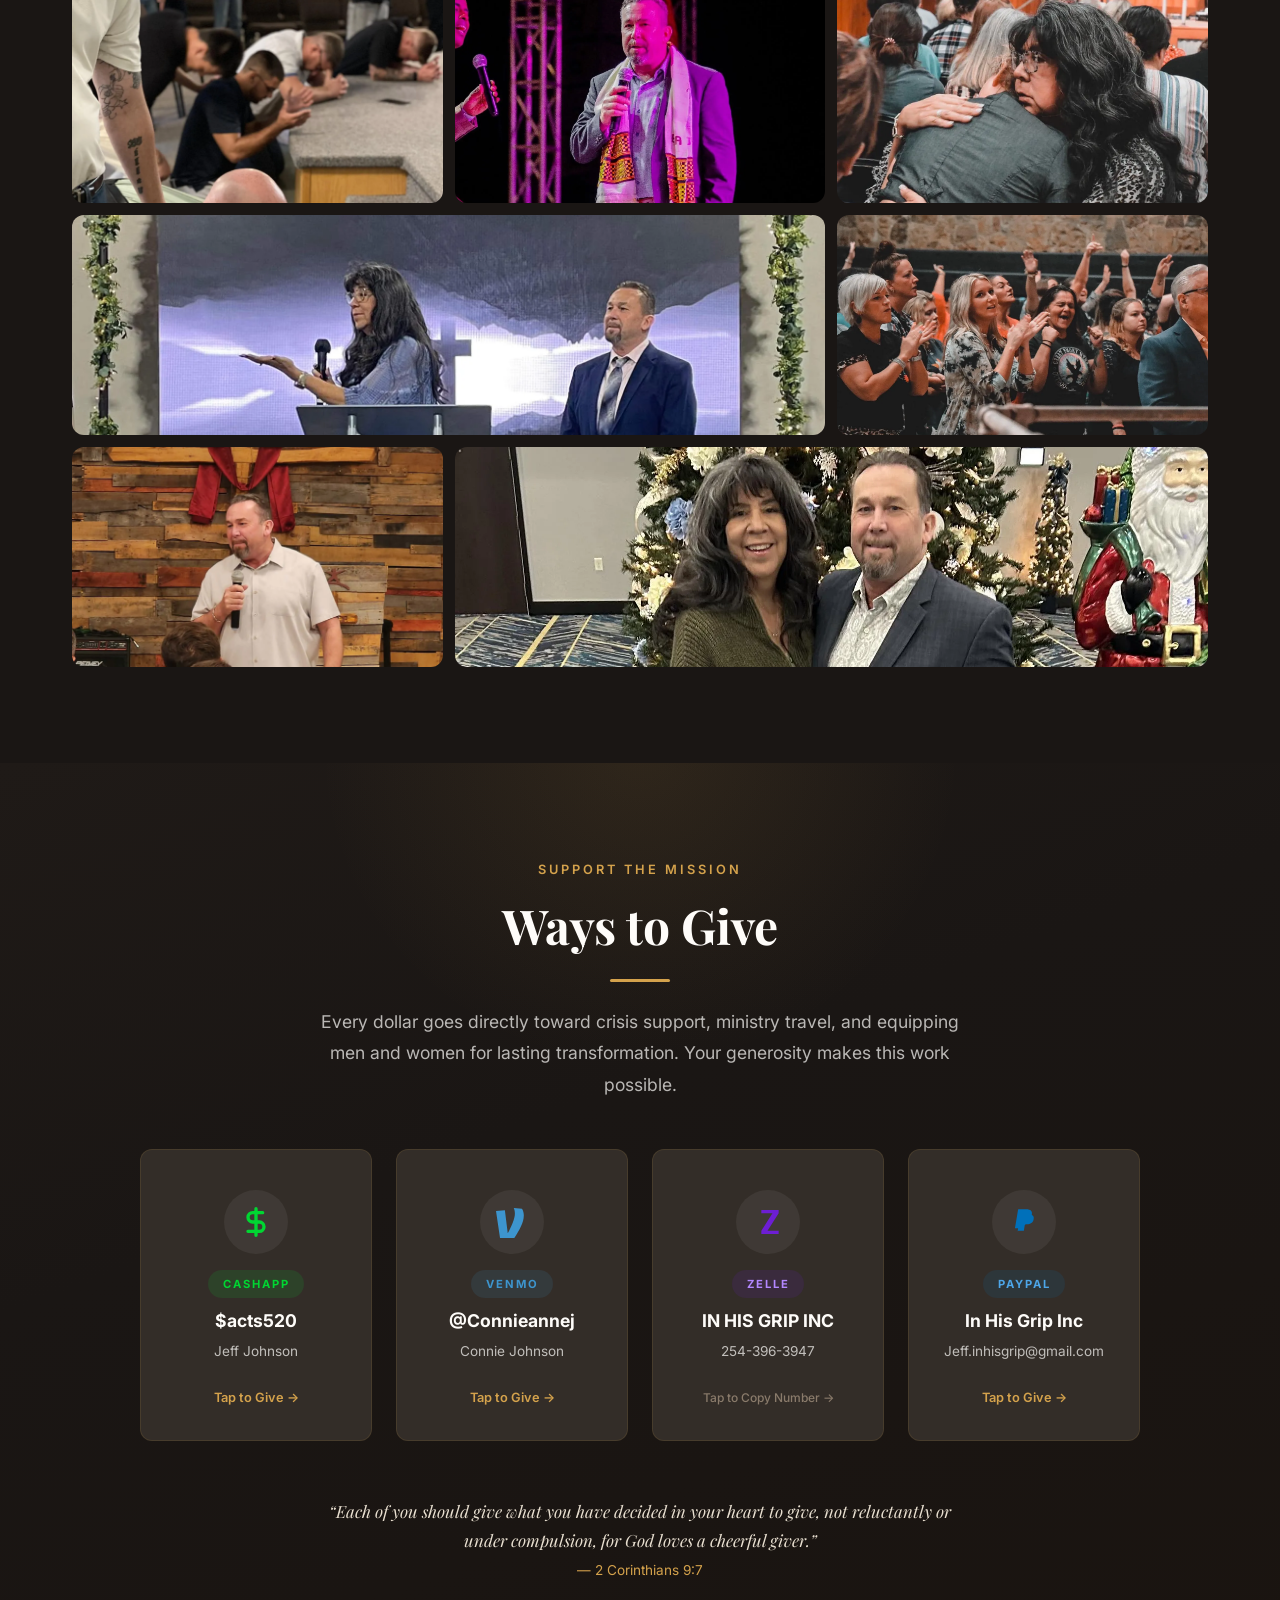
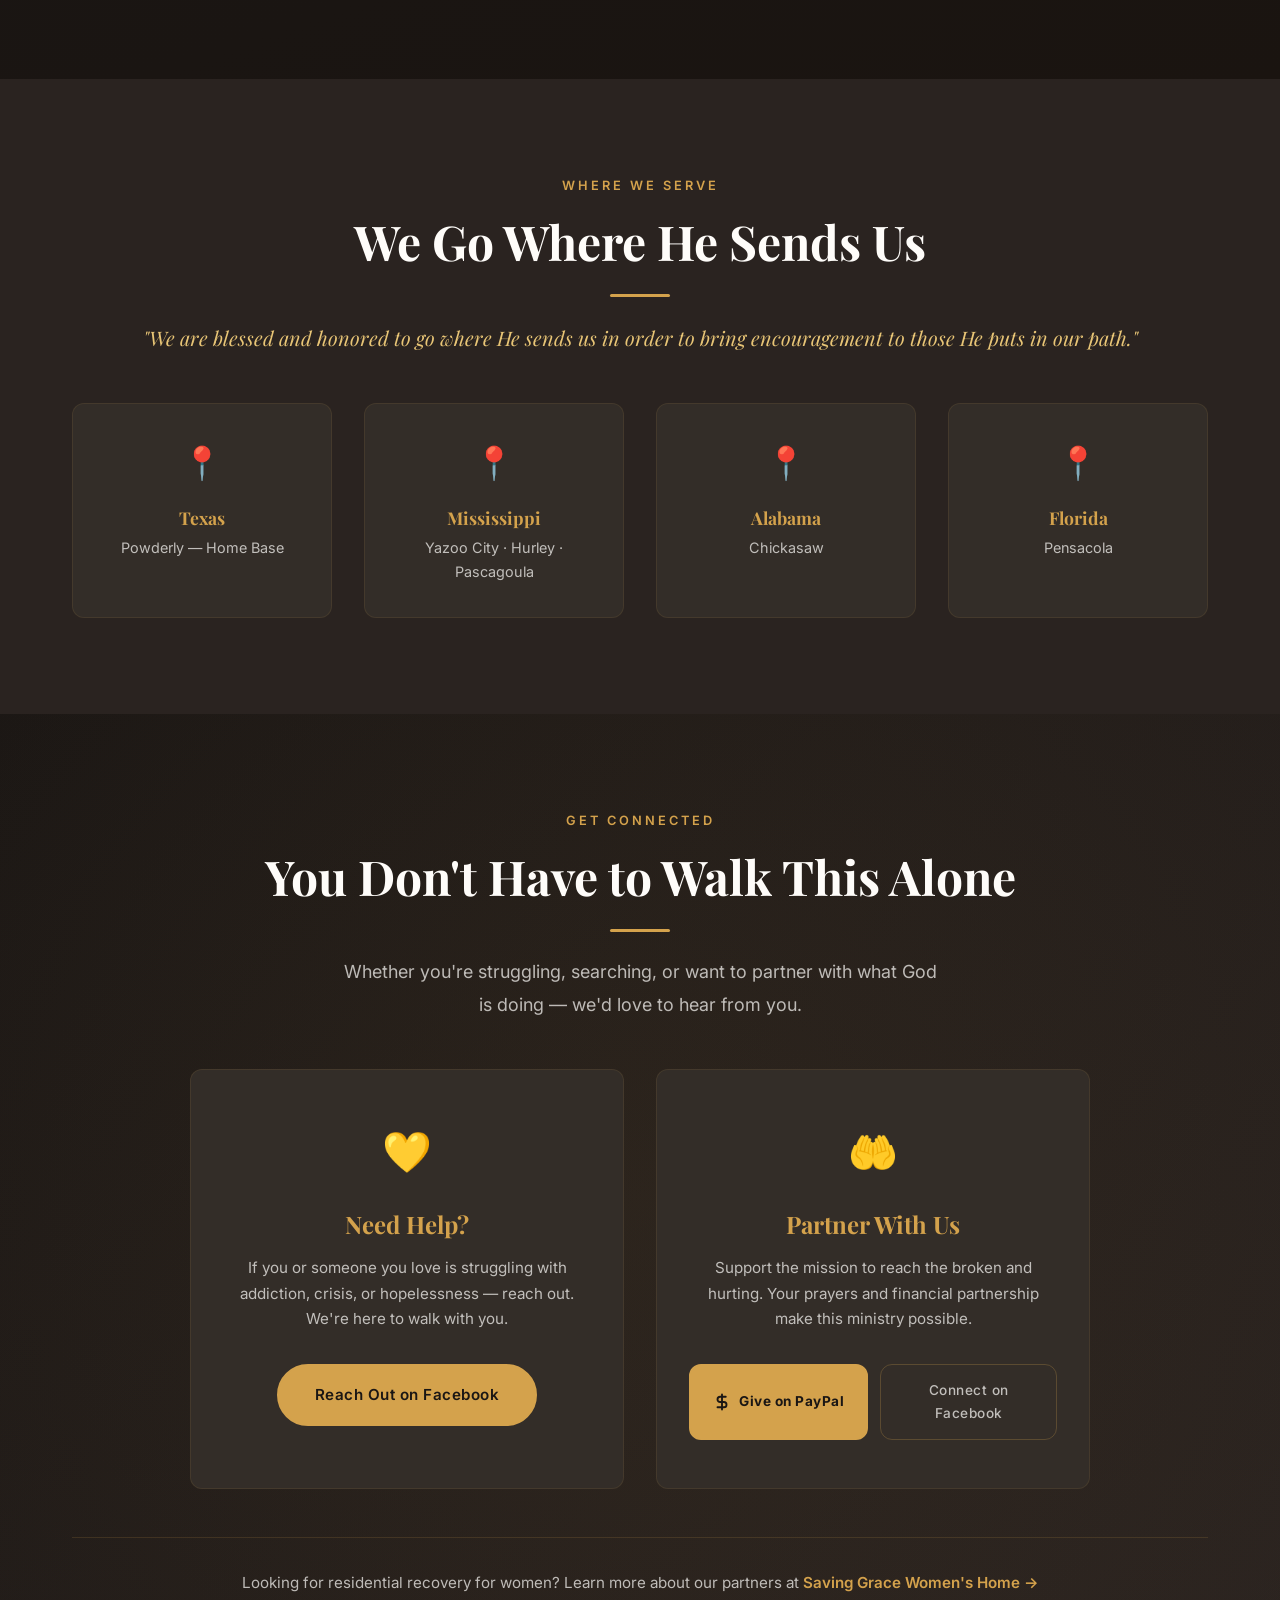
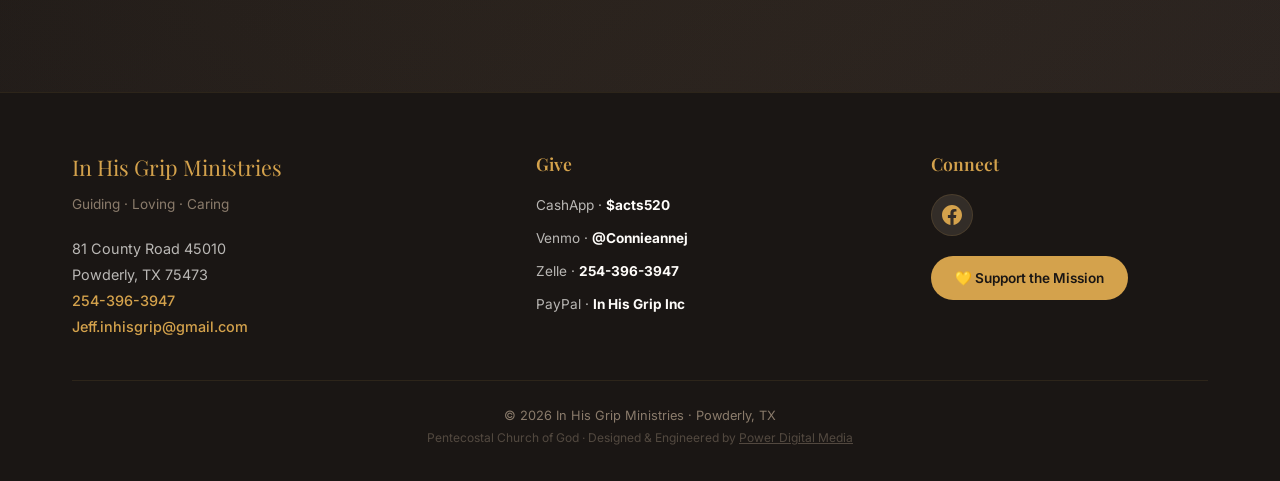
==== commit bb9f2df0: "fix(seo): add cache-busting query parameter to force social crawlers to refresh OG preview" ====
--- a/index.html
+++ b/index.html
@@ -19,8 +19,8 @@
   <meta property="og:description" content="Our desire is to share the hope of Jesus Christ and the power of His gospel to hurting and broken people.">
   <meta property="og:type" content="website">
   <meta property="og:url" content="https://in-his-grip.com/">
-  <meta property="og:image" content="https://in-his-grip.com/images/og-image.jpg">
-  <meta property="og:image:secure_url" content="https://in-his-grip.com/images/og-image.jpg">
+  <meta property="og:image" content="https://in-his-grip.com/images/og-image.jpg?v=2026.1">
+  <meta property="og:image:secure_url" content="https://in-his-grip.com/images/og-image.jpg?v=2026.1">
   <meta property="og:image:type" content="image/jpeg">
   <meta property="og:image:width" content="1200">
   <meta property="og:image:height" content="630">
@@ -28,7 +28,7 @@
   <meta name="twitter:card" content="summary_large_image">
   <meta name="twitter:title" content="In His Grip Ministries">
   <meta name="twitter:description" content="Our desire is to share the hope of Jesus Christ and the power of His gospel to hurting and broken people.">
-  <meta name="twitter:image" content="https://in-his-grip.com/images/og-image.jpg">
+  <meta name="twitter:image" content="https://in-his-grip.com/images/og-image.jpg?v=2026.1">
   <link rel="preload" href="images/hero-bg.webp" as="image" fetchpriority="high">
   <link rel="icon" href="images/favicon.png" type="image/png">
   <link rel="stylesheet" href="styles.css">
